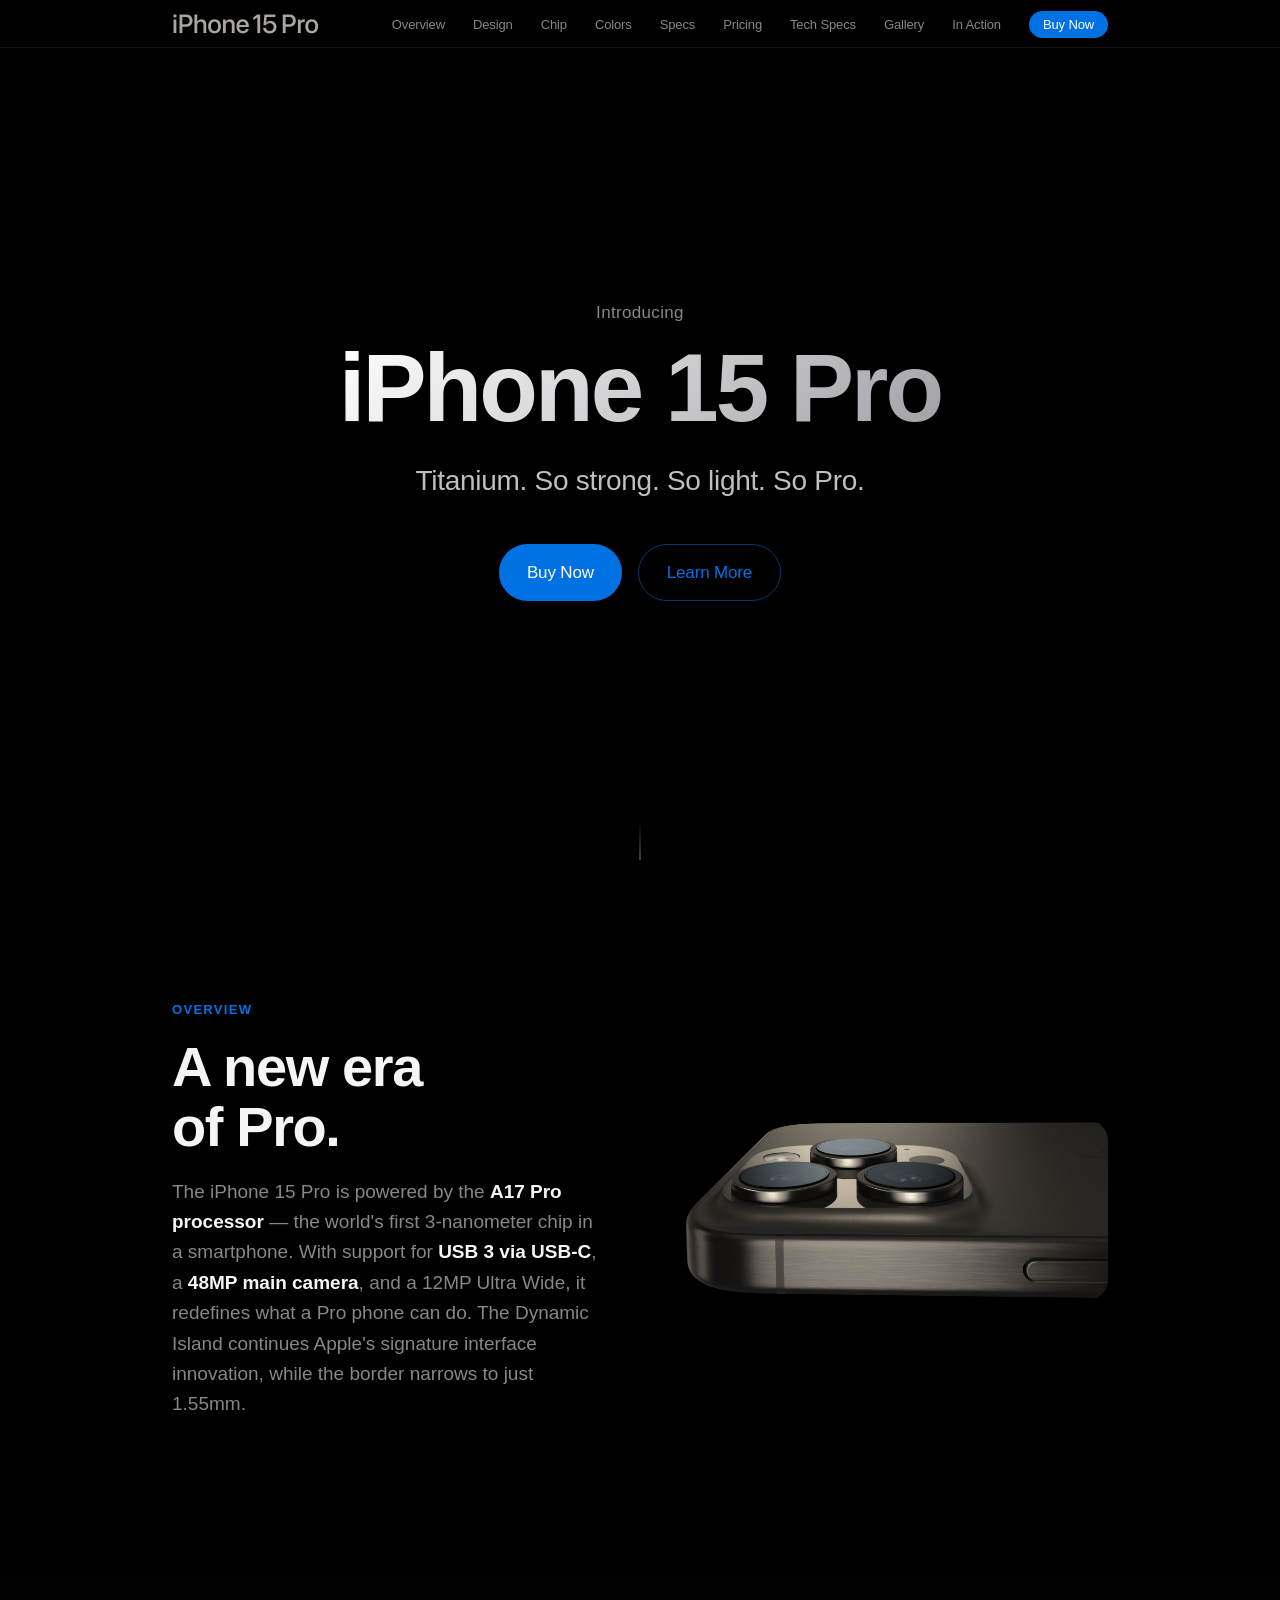
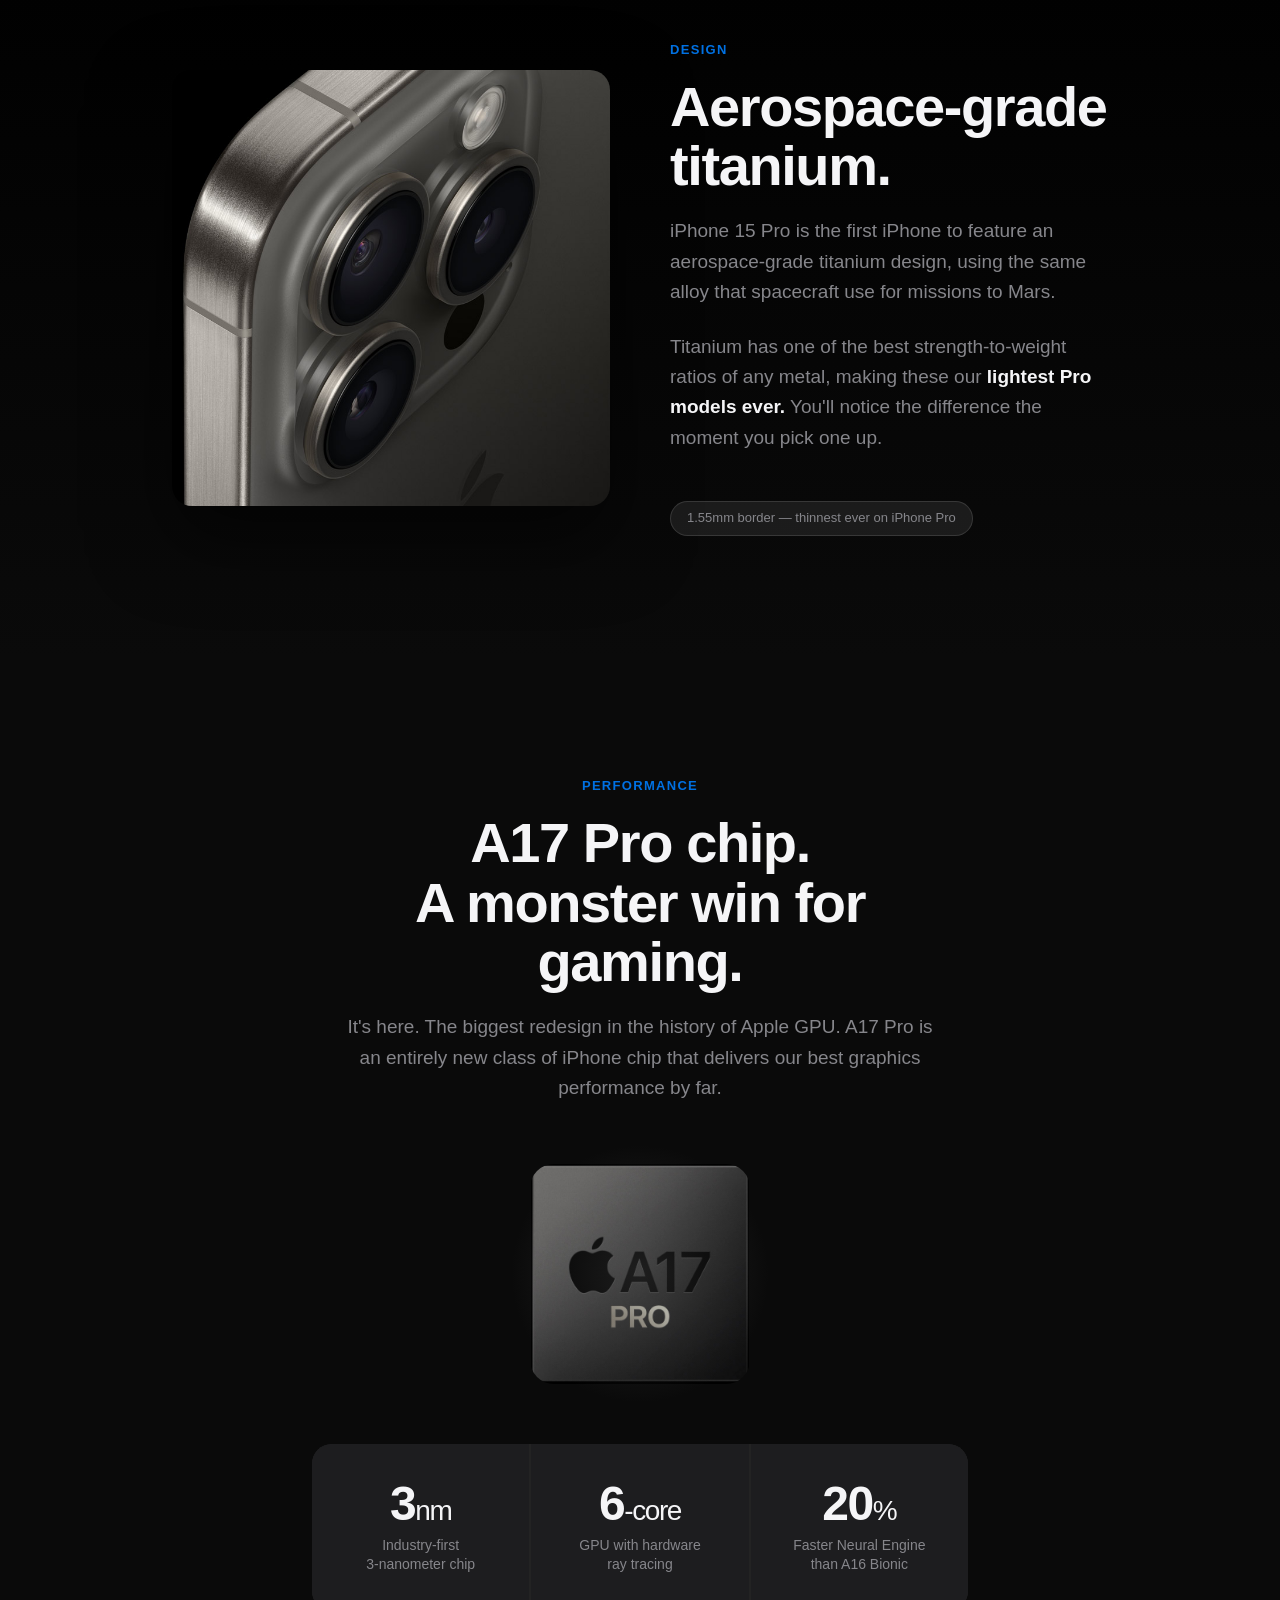
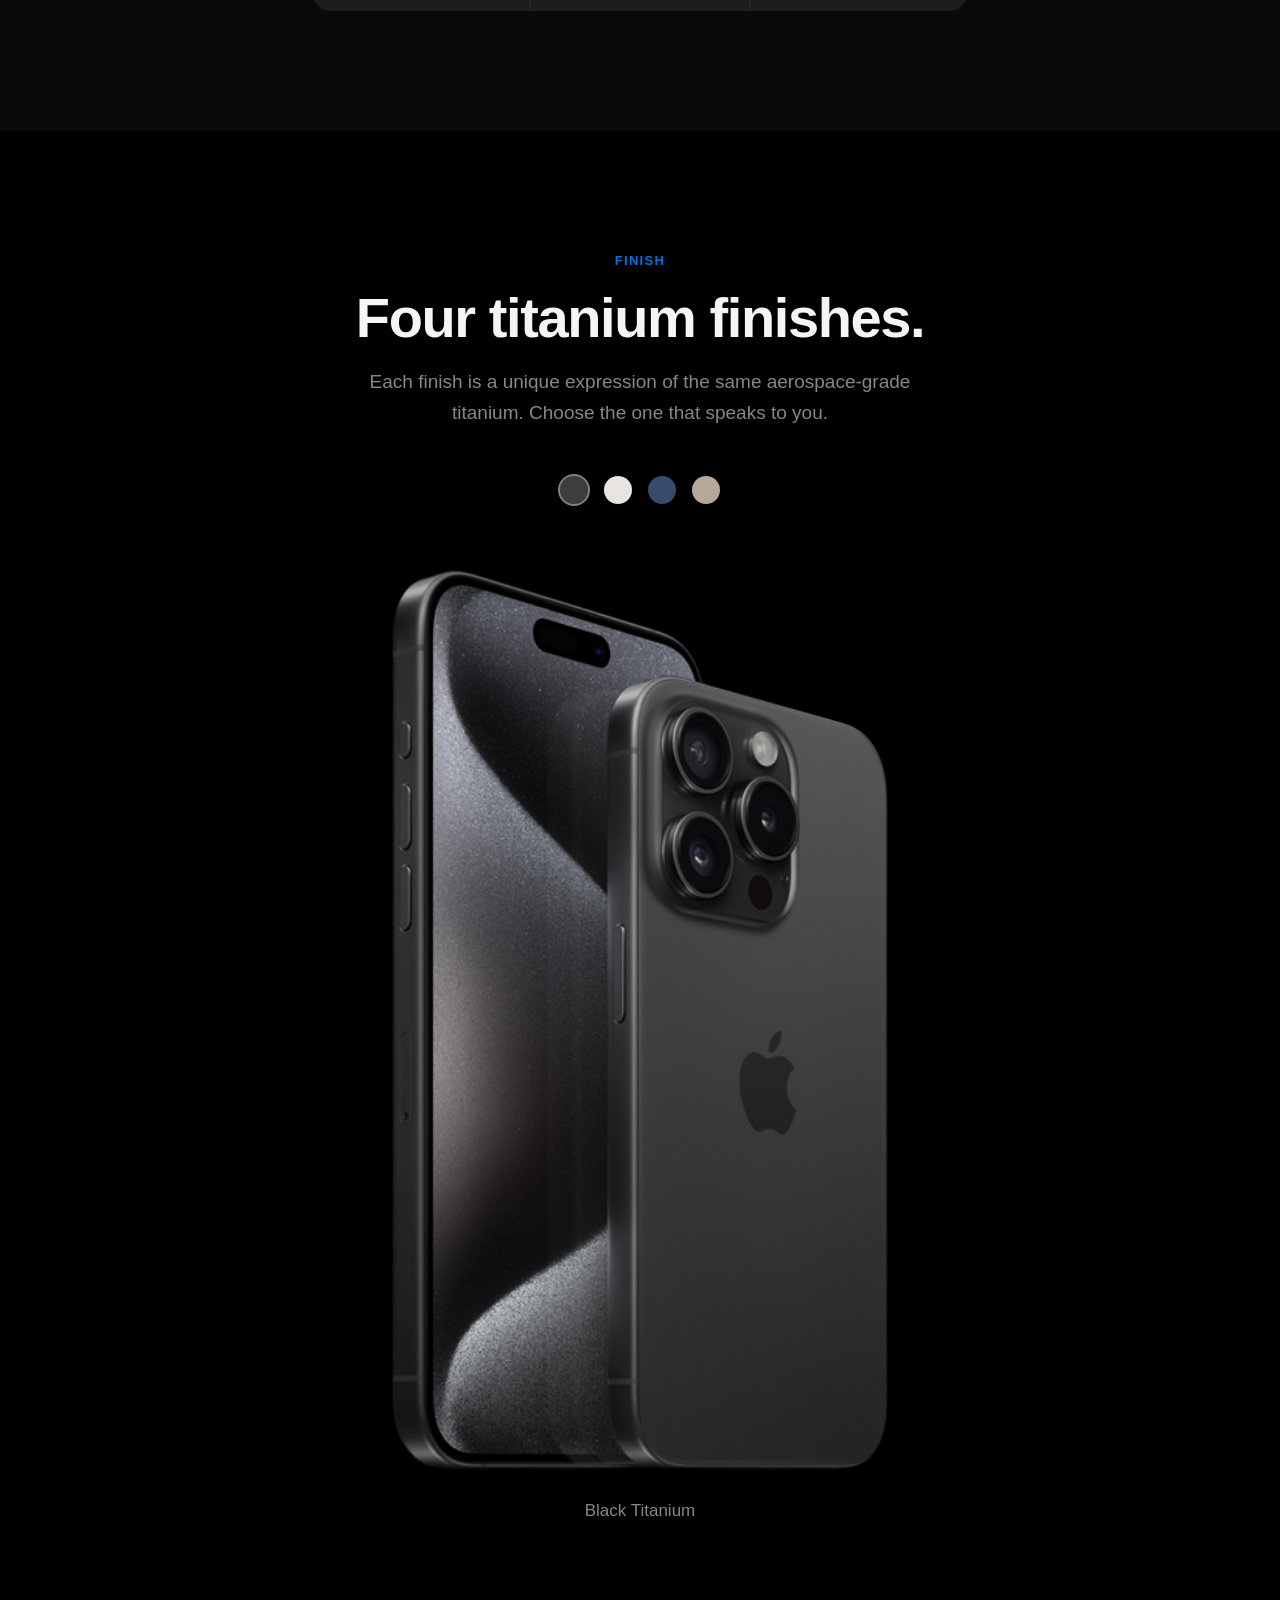
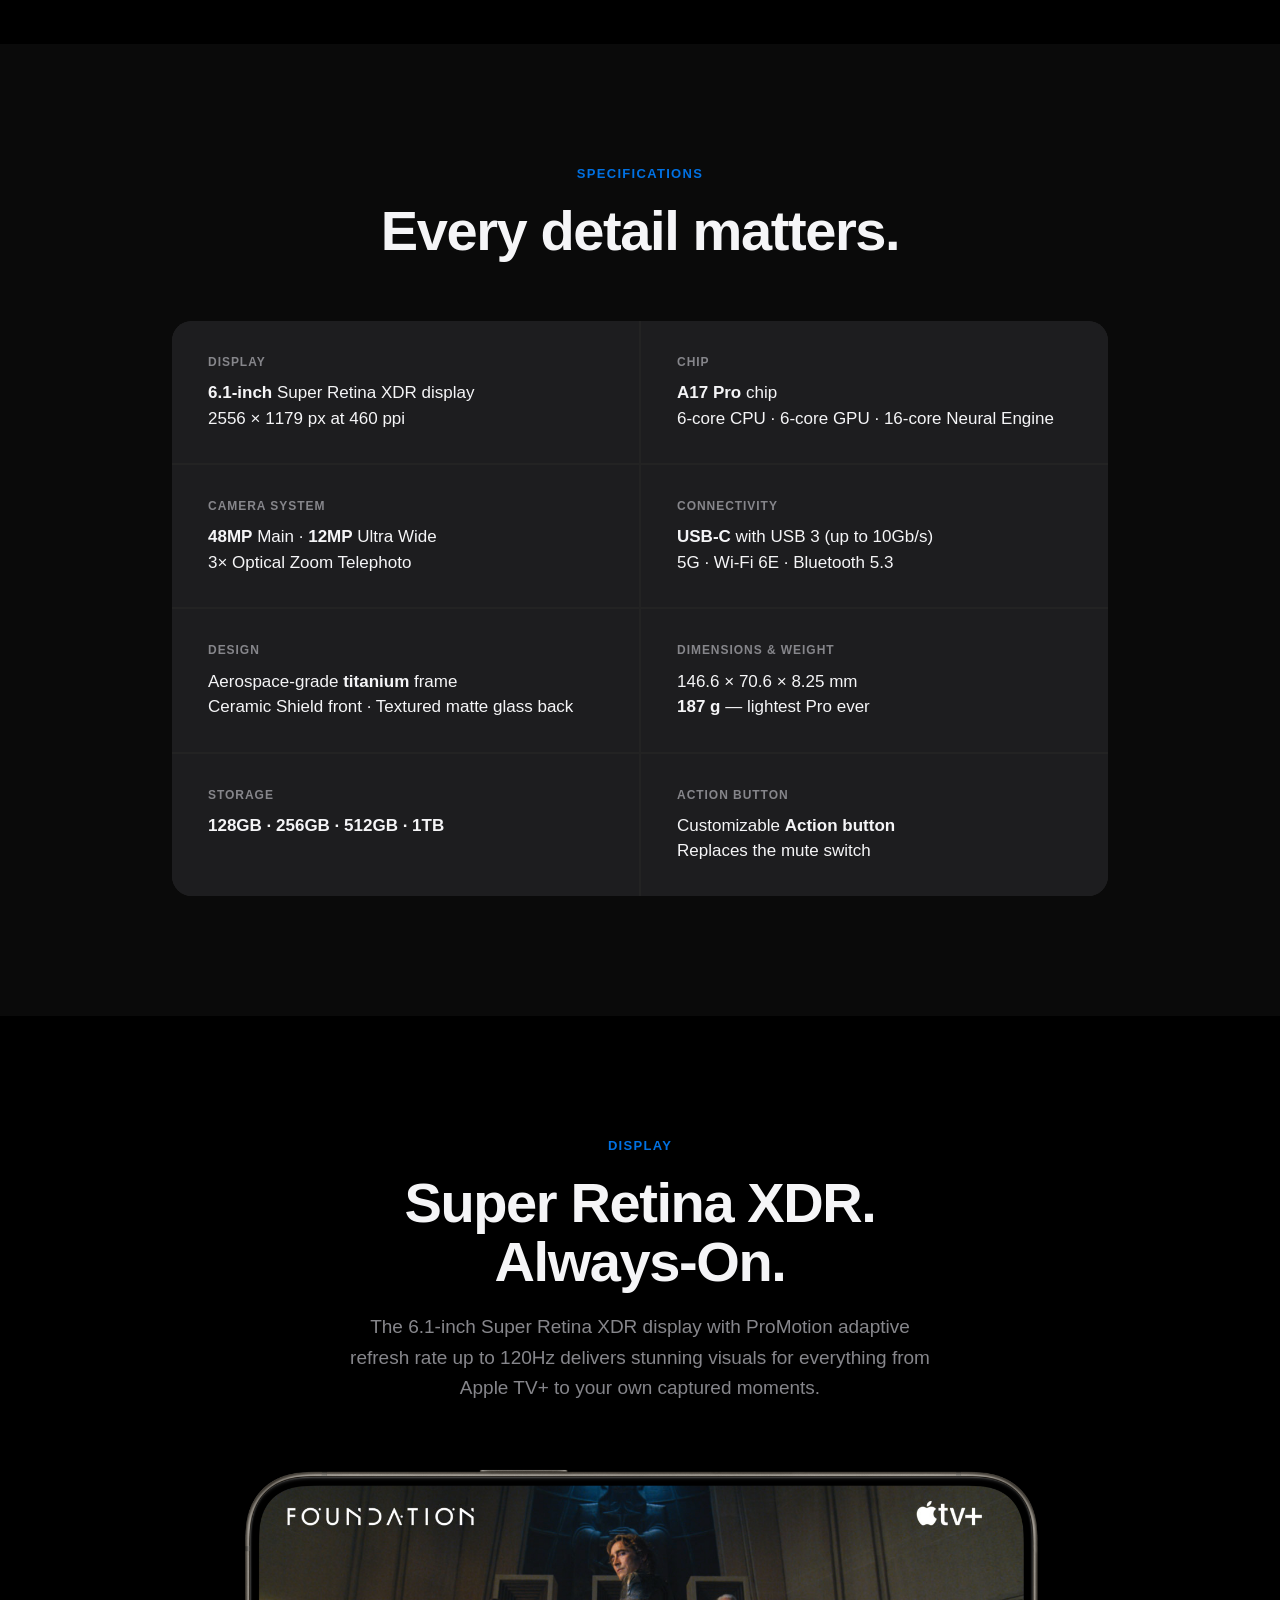
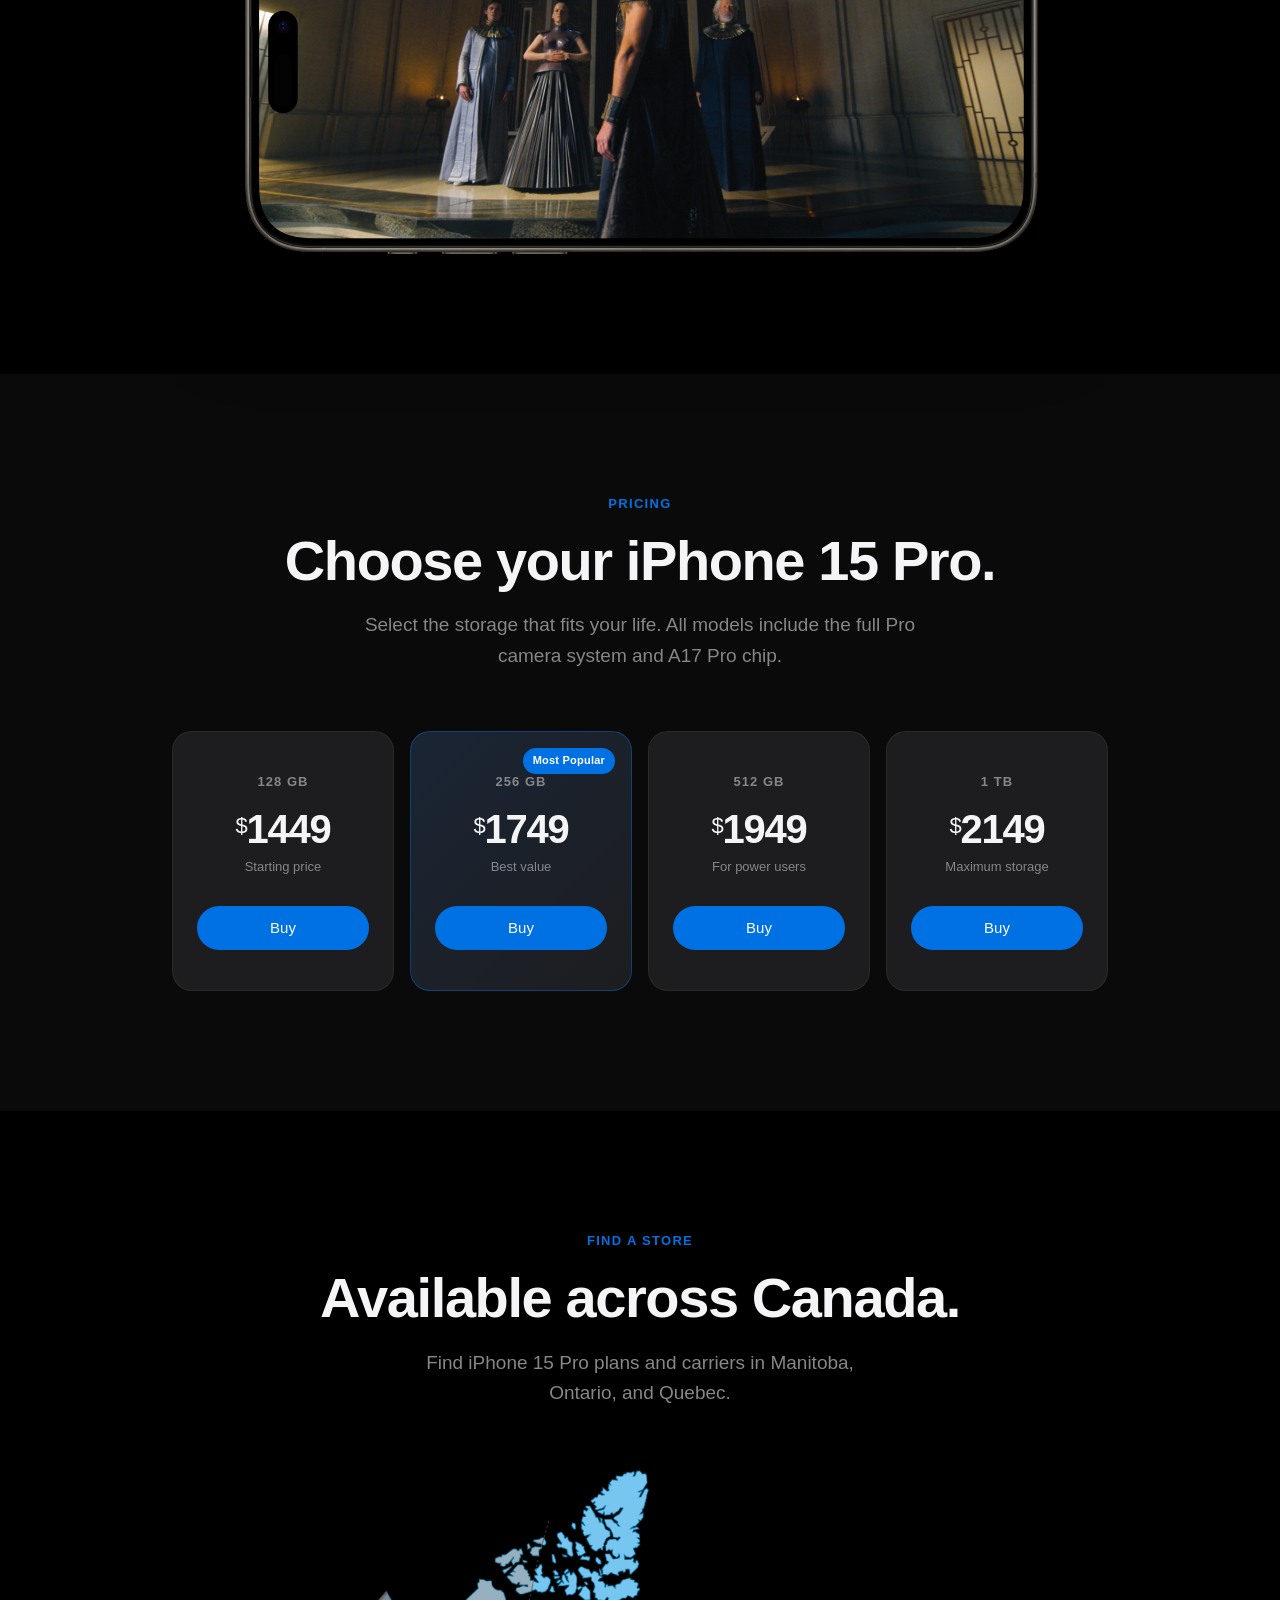
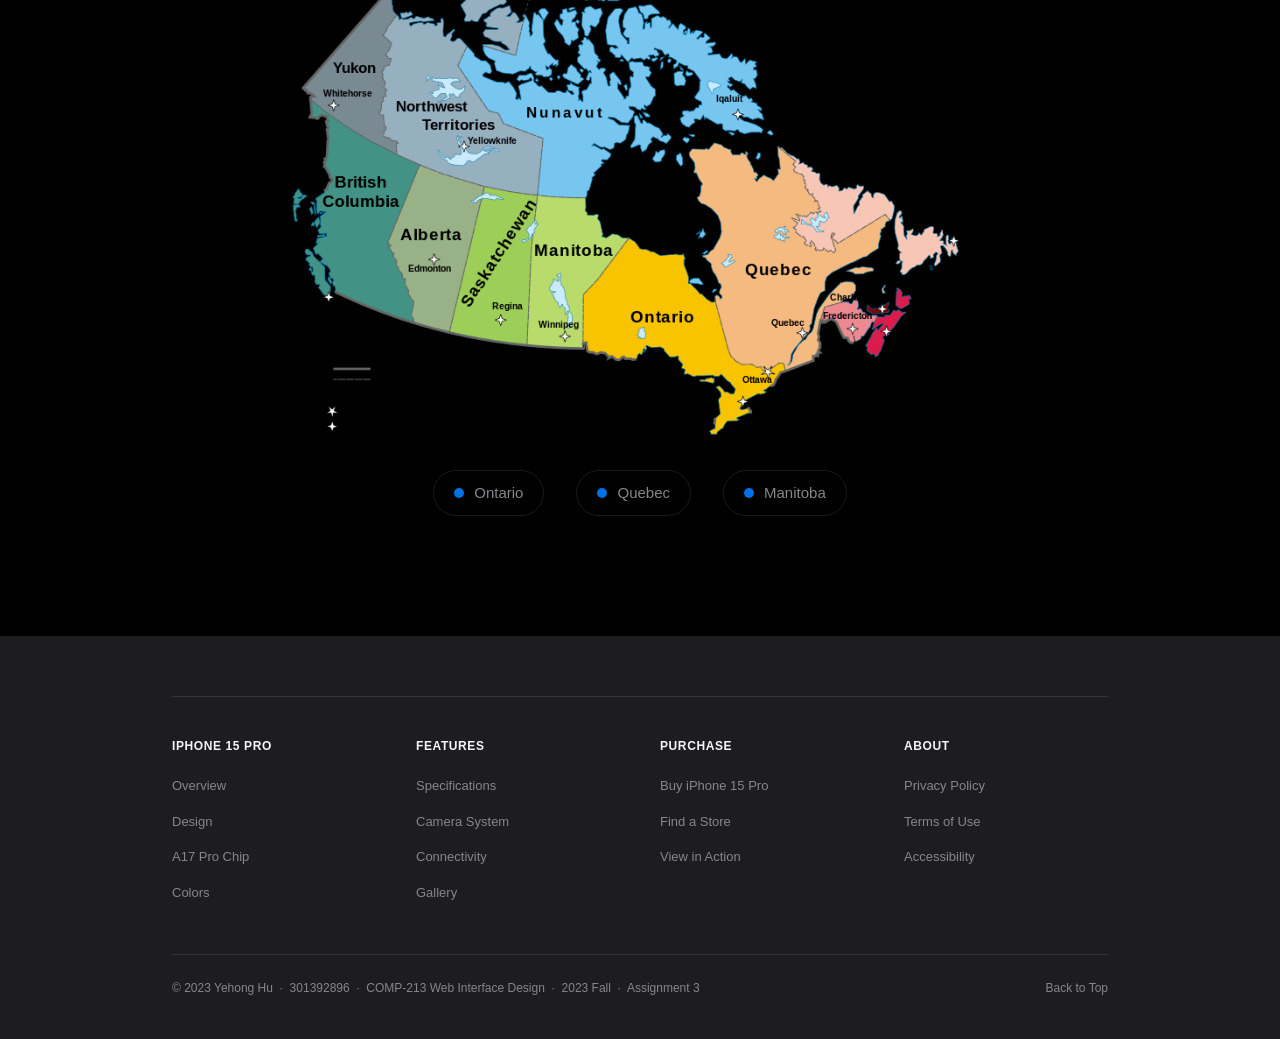
==== index.html @ da8afb35 "feat: iPhone 15 Pro Apple-style product page portfolio - index.html: Full product overview with hero" ====
<!DOCTYPE html>
<html lang="en">
<head>
    <meta charset="UTF-8">
    <meta name="viewport" content="width=device-width, initial-scale=1.0">
    <title>iPhone 15 Pro — Apple</title>
    <style>
        /* ===== CSS Reset & Base ===== */
        *, *::before, *::after {
            box-sizing: border-box;
            margin: 0;
            padding: 0;
        }

        :root {
            --font-apple: -apple-system, BlinkMacSystemFont, "SF Pro Display", "SF Pro Text", "Helvetica Neue", Arial, sans-serif;
            --color-bg: #000000;
            --color-text: #f5f5f7;
            --color-text-secondary: #86868b;
            --color-accent: #0071e3;
            --color-accent-hover: #0077ed;
            --color-divider: rgba(255,255,255,0.1);
            --color-card-bg: #1d1d1f;
            --color-nav-bg: rgba(0,0,0,0.72);
            --max-width: 980px;
            --section-padding: 120px 0;
        }

        html {
            scroll-behavior: smooth;
        }

        body {
            font-family: var(--font-apple);
            background-color: var(--color-bg);
            color: var(--color-text);
            line-height: 1.6;
            overflow-x: hidden;
        }

        /* ===== Navigation ===== */
        .nav {
            position: fixed;
            top: 0;
            left: 0;
            right: 0;
            z-index: 9999;
            height: 48px;
            background: var(--color-nav-bg);
            backdrop-filter: saturate(180%) blur(20px);
            -webkit-backdrop-filter: saturate(180%) blur(20px);
            border-bottom: 1px solid rgba(255,255,255,0.08);
            display: flex;
            align-items: center;
            justify-content: center;
            transition: background 0.3s ease;
        }

        .nav-inner {
            width: 100%;
            max-width: var(--max-width);
            padding: 0 22px;
            display: flex;
            align-items: center;
            justify-content: space-between;
        }

        .nav-logo {
            display: flex;
            align-items: center;
        }

        .nav-logo img {
            height: 22px;
            width: auto;
            opacity: 0.9;
        }

        .nav-links {
            display: flex;
            align-items: center;
            gap: 28px;
            list-style: none;
        }

        .nav-links a {
            color: var(--color-text-secondary);
            text-decoration: none;
            font-size: 13px;
            letter-spacing: -0.01em;
            transition: color 0.2s ease;
        }

        .nav-links a:hover {
            color: var(--color-text);
        }

        .nav-cta {
            background: var(--color-accent);
            color: white !important;
            padding: 6px 14px;
            border-radius: 980px;
            font-size: 13px !important;
            transition: background 0.2s ease !important;
        }

        .nav-cta:hover {
            background: var(--color-accent-hover) !important;
            color: white !important;
        }

        /* ===== Hero Section ===== */
        .hero {
            position: relative;
            min-height: 100vh;
            display: flex;
            flex-direction: column;
            align-items: center;
            justify-content: center;
            overflow: hidden;
            background: #000;
        }

        .hero-video {
            position: absolute;
            inset: 0;
            width: 100%;
            height: 100%;
            object-fit: cover;
            opacity: 0.85;
        }

        .hero-overlay {
            position: absolute;
            inset: 0;
            background: linear-gradient(to bottom, rgba(0,0,0,0.2) 0%, rgba(0,0,0,0) 40%, rgba(0,0,0,0.6) 100%);
        }

        .hero-content {
            position: relative;
            z-index: 2;
            text-align: center;
            padding: 0 22px;
        }

        .hero-eyebrow {
            font-size: 17px;
            font-weight: 400;
            color: var(--color-text-secondary);
            letter-spacing: 0.02em;
            margin-bottom: 12px;
            opacity: 0;
            transform: translateY(20px);
            animation: fadeUp 0.8s ease 0.3s forwards;
        }

        .hero-title {
            font-size: clamp(52px, 8vw, 96px);
            font-weight: 700;
            letter-spacing: -0.03em;
            line-height: 1.05;
            margin-bottom: 20px;
            background: linear-gradient(135deg, #fff 0%, #a0a0a5 100%);
            -webkit-background-clip: text;
            -webkit-text-fill-color: transparent;
            background-clip: text;
            opacity: 0;
            transform: translateY(20px);
            animation: fadeUp 0.8s ease 0.5s forwards;
        }

        .hero-subtitle {
            font-size: clamp(19px, 2.5vw, 28px);
            font-weight: 300;
            color: rgba(255,255,255,0.75);
            letter-spacing: -0.01em;
            margin-bottom: 40px;
            opacity: 0;
            transform: translateY(20px);
            animation: fadeUp 0.8s ease 0.7s forwards;
        }

        .hero-actions {
            display: flex;
            gap: 16px;
            justify-content: center;
            flex-wrap: wrap;
            opacity: 0;
            transform: translateY(20px);
            animation: fadeUp 0.8s ease 0.9s forwards;
        }

        .btn-primary {
            display: inline-flex;
            align-items: center;
            background: var(--color-accent);
            color: white;
            text-decoration: none;
            padding: 14px 28px;
            border-radius: 980px;
            font-size: 17px;
            font-weight: 400;
            letter-spacing: -0.01em;
            transition: background 0.2s ease, transform 0.2s ease;
        }

        .btn-primary:hover {
            background: var(--color-accent-hover);
            transform: scale(1.02);
        }

        .btn-secondary {
            display: inline-flex;
            align-items: center;
            background: transparent;
            color: var(--color-accent);
            text-decoration: none;
            padding: 14px 28px;
            border-radius: 980px;
            font-size: 17px;
            font-weight: 400;
            letter-spacing: -0.01em;
            border: 1px solid rgba(0,113,227,0.5);
            transition: background 0.2s ease, border-color 0.2s ease, transform 0.2s ease;
        }

        .btn-secondary:hover {
            background: rgba(0,113,227,0.1);
            border-color: var(--color-accent);
            transform: scale(1.02);
        }

        .hero-scroll-hint {
            position: absolute;
            bottom: 40px;
            left: 50%;
            transform: translateX(-50%);
            z-index: 2;
            display: flex;
            flex-direction: column;
            align-items: center;
            gap: 8px;
            opacity: 0;
            animation: fadeIn 1s ease 1.5s forwards;
        }

        .scroll-line {
            width: 1px;
            height: 40px;
            background: linear-gradient(to bottom, transparent, rgba(255,255,255,0.5));
            animation: scrollPulse 2s ease infinite;
        }

        /* ===== Section Base ===== */
        section {
            padding: var(--section-padding);
        }

        .container {
            max-width: var(--max-width);
            margin: 0 auto;
            padding: 0 22px;
        }

        .section-eyebrow {
            font-size: 13px;
            font-weight: 600;
            letter-spacing: 0.1em;
            text-transform: uppercase;
            color: var(--color-accent);
            margin-bottom: 16px;
        }

        .section-title {
            font-size: clamp(36px, 5vw, 56px);
            font-weight: 700;
            letter-spacing: -0.025em;
            line-height: 1.07;
            color: var(--color-text);
            margin-bottom: 20px;
        }

        .section-body {
            font-size: 19px;
            font-weight: 300;
            line-height: 1.6;
            color: var(--color-text-secondary);
            max-width: 600px;
        }

        /* ===== Intro Section ===== */
        .intro {
            background: #000;
            padding: 100px 0;
        }

        .intro-grid {
            display: grid;
            grid-template-columns: 1fr 1fr;
            gap: 80px;
            align-items: center;
        }

        .intro-text .section-body {
            max-width: 100%;
        }

        .intro-image {
            position: relative;
            border-radius: 20px;
            overflow: hidden;
        }

        .intro-image img {
            width: 100%;
            height: auto;
            display: block;
            border-radius: 20px;
            transition: transform 0.6s ease;
        }

        .intro-image:hover img {
            transform: scale(1.03);
        }

        /* ===== Titanium Section ===== */
        .titanium {
            background: linear-gradient(180deg, #000 0%, #0a0a0a 100%);
        }

        .titanium-layout {
            display: grid;
            grid-template-columns: 1fr 1fr;
            gap: 60px;
            align-items: center;
        }

        .titanium-image {
            border-radius: 20px;
            overflow: hidden;
            box-shadow: 0 30px 80px rgba(0,0,0,0.6);
        }

        .titanium-image img {
            width: 100%;
            height: auto;
            display: block;
            transition: transform 0.6s ease;
        }

        .titanium-image:hover img {
            transform: scale(1.03);
        }

        .titanium-text .section-body {
            max-width: 100%;
            margin-bottom: 24px;
        }

        .titanium-text p + p {
            margin-top: 16px;
        }

        .highlight-tag {
            display: inline-block;
            background: rgba(255,255,255,0.08);
            border: 1px solid rgba(255,255,255,0.12);
            border-radius: 980px;
            padding: 6px 16px;
            font-size: 13px;
            color: var(--color-text-secondary);
            margin-top: 24px;
        }

        /* ===== Chip Section ===== */
        .chip-section {
            background: #0a0a0a;
            text-align: center;
        }

        .chip-section .container {
            max-width: 700px;
        }

        .chip-image-wrap {
            margin: 60px auto;
            width: 220px;
            height: 220px;
            position: relative;
        }

        .chip-image-wrap img {
            width: 100%;
            height: 100%;
            object-fit: contain;
            border-radius: 24px;
        }

        .chip-glow {
            position: absolute;
            inset: -20px;
            background: radial-gradient(ellipse, rgba(100,100,100,0.3) 0%, transparent 70%);
            border-radius: 50%;
            animation: chipGlow 3s ease infinite alternate;
        }

        .chip-stats {
            display: grid;
            grid-template-columns: repeat(3, 1fr);
            gap: 2px;
            margin-top: 60px;
            border-radius: 20px;
            overflow: hidden;
            background: var(--color-divider);
        }

        .chip-stat {
            background: var(--color-card-bg);
            padding: 36px 24px;
            text-align: center;
        }

        .chip-stat-number {
            font-size: 48px;
            font-weight: 700;
            letter-spacing: -0.03em;
            color: var(--color-text);
            line-height: 1;
            margin-bottom: 8px;
        }

        .chip-stat-number span {
            font-size: 28px;
            font-weight: 400;
        }

        .chip-stat-label {
            font-size: 14px;
            color: var(--color-text-secondary);
            line-height: 1.4;
        }

        /* ===== Colors Section ===== */
        .colors-section {
            background: #000;
            text-align: center;
        }

        .color-picker {
            display: flex;
            justify-content: center;
            gap: 16px;
            margin: 48px 0 60px;
            flex-wrap: wrap;
        }

        .color-btn {
            width: 28px;
            height: 28px;
            border-radius: 50%;
            border: 2px solid transparent;
            cursor: pointer;
            transition: transform 0.2s ease, border-color 0.2s ease;
            position: relative;
        }

        .color-btn::after {
            content: '';
            position: absolute;
            inset: -4px;
            border-radius: 50%;
            border: 2px solid transparent;
            transition: border-color 0.2s ease;
        }

        .color-btn.active::after,
        .color-btn:hover::after {
            border-color: rgba(255,255,255,0.5);
        }

        .color-btn:hover {
            transform: scale(1.15);
        }

        .color-btn[data-color="black"] { background: #3d3d3d; }
        .color-btn[data-color="white"] { background: #e8e4df; }
        .color-btn[data-color="blue"] { background: #394b6b; }
        .color-btn[data-color="natural"] { background: #b5a898; }

        .color-display {
            position: relative;
            max-width: 500px;
            margin: 0 auto;
        }

        .color-image {
            width: 100%;
            height: auto;
            display: none;
            animation: colorFade 0.4s ease;
        }

        .color-image.active {
            display: block;
        }

        .color-name {
            font-size: 17px;
            color: var(--color-text-secondary);
            margin-top: 24px;
            transition: opacity 0.3s ease;
        }

        /* ===== Specs Section ===== */
        .specs-section {
            background: #0a0a0a;
        }

        .specs-header {
            text-align: center;
            margin-bottom: 60px;
        }

        .specs-grid {
            display: grid;
            grid-template-columns: repeat(2, 1fr);
            gap: 2px;
            border-radius: 20px;
            overflow: hidden;
            background: var(--color-divider);
        }

        .spec-item {
            background: var(--color-card-bg);
            padding: 32px 36px;
            transition: background 0.2s ease;
        }

        .spec-item:hover {
            background: #252527;
        }

        .spec-label {
            font-size: 12px;
            font-weight: 600;
            letter-spacing: 0.08em;
            text-transform: uppercase;
            color: var(--color-text-secondary);
            margin-bottom: 8px;
        }

        .spec-value {
            font-size: 17px;
            font-weight: 400;
            color: var(--color-text);
            line-height: 1.5;
        }

        .spec-value strong {
            font-weight: 600;
        }

        /* ===== Display Section ===== */
        .display-section {
            background: #000;
            text-align: center;
        }

        .display-image-wrap {
            margin: 60px auto 0;
            max-width: 800px;
            border-radius: 20px;
            overflow: hidden;
            box-shadow: 0 40px 100px rgba(0,0,0,0.8);
        }

        .display-image-wrap img {
            width: 100%;
            height: auto;
            display: block;
        }

        /* ===== Pricing Section ===== */
        .pricing-section {
            background: #0a0a0a;
            text-align: center;
        }

        .pricing-cards {
            display: grid;
            grid-template-columns: repeat(4, 1fr);
            gap: 16px;
            margin-top: 60px;
        }

        .pricing-card {
            background: var(--color-card-bg);
            border-radius: 20px;
            padding: 40px 24px;
            border: 1px solid rgba(255,255,255,0.06);
            transition: transform 0.3s ease, border-color 0.3s ease, box-shadow 0.3s ease;
            cursor: pointer;
            position: relative;
            overflow: hidden;
        }

        .pricing-card::before {
            content: '';
            position: absolute;
            inset: 0;
            background: linear-gradient(135deg, rgba(255,255,255,0.03) 0%, transparent 100%);
            opacity: 0;
            transition: opacity 0.3s ease;
        }

        .pricing-card:hover {
            transform: translateY(-6px);
            border-color: rgba(255,255,255,0.15);
            box-shadow: 0 20px 60px rgba(0,0,0,0.5);
        }

        .pricing-card:hover::before {
            opacity: 1;
        }

        .pricing-card.featured {
            border-color: rgba(0,113,227,0.4);
            background: linear-gradient(135deg, #1a2535 0%, #1d1d1f 100%);
        }

        .pricing-card.featured::after {
            content: 'Most Popular';
            position: absolute;
            top: 16px;
            right: 16px;
            background: var(--color-accent);
            color: white;
            font-size: 11px;
            font-weight: 600;
            padding: 4px 10px;
            border-radius: 980px;
            letter-spacing: 0.02em;
        }

        .pricing-storage {
            font-size: 13px;
            font-weight: 600;
            letter-spacing: 0.08em;
            text-transform: uppercase;
            color: var(--color-text-secondary);
            margin-bottom: 16px;
        }

        .pricing-price {
            font-size: 40px;
            font-weight: 700;
            letter-spacing: -0.03em;
            color: var(--color-text);
            line-height: 1;
            margin-bottom: 8px;
        }

        .pricing-price sup {
            font-size: 22px;
            font-weight: 400;
            vertical-align: top;
            margin-top: 6px;
            display: inline-block;
        }

        .pricing-note {
            font-size: 13px;
            color: var(--color-text-secondary);
            margin-bottom: 28px;
        }

        .pricing-btn {
            display: block;
            background: var(--color-accent);
            color: white;
            text-decoration: none;
            padding: 10px 20px;
            border-radius: 980px;
            font-size: 15px;
            font-weight: 400;
            transition: background 0.2s ease;
        }

        .pricing-btn:hover {
            background: var(--color-accent-hover);
        }

        /* ===== Map Section ===== */
        .map-section {
            background: #000;
        }

        .map-header {
            text-align: center;
            margin-bottom: 60px;
        }

        .map-container {
            position: relative;
            max-width: 700px;
            margin: 0 auto;
            border-radius: 20px;
            overflow: hidden;
        }

        .map-container img {
            width: 100%;
            height: auto;
            display: block;
        }

        .map-legend {
            display: flex;
            justify-content: center;
            gap: 32px;
            margin-top: 32px;
            flex-wrap: wrap;
        }

        .map-legend-item {
            display: flex;
            align-items: center;
            gap: 10px;
            font-size: 15px;
            color: var(--color-text-secondary);
            text-decoration: none;
            padding: 10px 20px;
            border-radius: 980px;
            border: 1px solid rgba(255,255,255,0.1);
            transition: background 0.2s ease, border-color 0.2s ease, color 0.2s ease;
        }

        .map-legend-item:hover {
            background: rgba(255,255,255,0.05);
            border-color: rgba(255,255,255,0.2);
            color: var(--color-text);
        }

        .map-dot {
            width: 10px;
            height: 10px;
            border-radius: 50%;
            background: var(--color-accent);
            flex-shrink: 0;
        }

        /* ===== Gallery Section ===== */
        .gallery-section {
            background: #0a0a0a;
            text-align: center;
        }

        .gallery-grid {
            display: grid;
            grid-template-columns: repeat(2, 1fr);
            gap: 16px;
            margin-top: 60px;
        }

        .gallery-item {
            border-radius: 20px;
            overflow: hidden;
            cursor: pointer;
            position: relative;
        }

        .gallery-item img {
            width: 100%;
            height: 100%;
            object-fit: cover;
            display: block;
            transition: transform 0.5s ease;
        }

        .gallery-item:hover img {
            transform: scale(1.04);
        }

        .gallery-item.wide {
            grid-column: span 2;
        }

        .gallery-item.wide img {
            height: 380px;
        }

        .gallery-item:not(.wide) img {
            height: 300px;
        }

        /* ===== Footer ===== */
        .footer {
            background: #1d1d1f;
            padding: 60px 0 40px;
        }

        .footer-inner {
            max-width: var(--max-width);
            margin: 0 auto;
            padding: 0 22px;
        }

        .footer-divider {
            height: 1px;
            background: var(--color-divider);
            margin-bottom: 40px;
        }

        .footer-top {
            display: grid;
            grid-template-columns: repeat(4, 1fr);
            gap: 40px;
            margin-bottom: 40px;
        }

        .footer-col-title {
            font-size: 12px;
            font-weight: 600;
            letter-spacing: 0.05em;
            text-transform: uppercase;
            color: var(--color-text);
            margin-bottom: 16px;
        }

        .footer-col ul {
            list-style: none;
        }

        .footer-col ul li {
            margin-bottom: 10px;
        }

        .footer-col ul li a {
            font-size: 13px;
            color: var(--color-text-secondary);
            text-decoration: none;
            transition: color 0.2s ease;
        }

        .footer-col ul li a:hover {
            color: var(--color-text);
        }

        .footer-bottom {
            border-top: 1px solid var(--color-divider);
            padding-top: 24px;
            display: flex;
            justify-content: space-between;
            align-items: center;
            flex-wrap: wrap;
            gap: 12px;
        }

        .footer-copy {
            font-size: 12px;
            color: var(--color-text-secondary);
        }

        .footer-links {
            display: flex;
            gap: 20px;
        }

        .footer-links a {
            font-size: 12px;
            color: var(--color-text-secondary);
            text-decoration: none;
            transition: color 0.2s ease;
        }

        .footer-links a:hover {
            color: var(--color-text);
        }

        /* ===== Scroll Animations ===== */
        .fade-up {
            opacity: 0;
            transform: translateY(40px);
            transition: opacity 0.7s ease, transform 0.7s ease;
        }

        .fade-up.visible {
            opacity: 1;
            transform: translateY(0);
        }

        .fade-in {
            opacity: 0;
            transition: opacity 0.7s ease;
        }

        .fade-in.visible {
            opacity: 1;
        }

        .stagger-1 { transition-delay: 0.1s; }
        .stagger-2 { transition-delay: 0.2s; }
        .stagger-3 { transition-delay: 0.3s; }
        .stagger-4 { transition-delay: 0.4s; }

        /* ===== Keyframes ===== */
        @keyframes fadeUp {
            to {
                opacity: 1;
                transform: translateY(0);
            }
        }

        @keyframes fadeIn {
            to { opacity: 1; }
        }

        @keyframes scrollPulse {
            0%, 100% { opacity: 0.4; transform: scaleY(1); }
            50% { opacity: 1; transform: scaleY(1.2); }
        }

        @keyframes chipGlow {
            from { opacity: 0.4; transform: scale(0.95); }
            to { opacity: 0.8; transform: scale(1.05); }
        }

        @keyframes colorFade {
            from { opacity: 0; transform: scale(0.97); }
            to { opacity: 1; transform: scale(1); }
        }

        /* ===== Responsive ===== */
        @media (max-width: 768px) {
            :root {
                --section-padding: 80px 0;
            }

            .nav-links {
                display: none;
            }

            .intro-grid,
            .titanium-layout {
                grid-template-columns: 1fr;
                gap: 40px;
            }

            .titanium-layout .titanium-image {
                order: -1;
            }

            .chip-stats {
                grid-template-columns: 1fr;
            }

            .specs-grid {
                grid-template-columns: 1fr;
            }

            .pricing-cards {
                grid-template-columns: repeat(2, 1fr);
            }

            .gallery-grid {
                grid-template-columns: 1fr;
            }

            .gallery-item.wide {
                grid-column: span 1;
            }

            .gallery-item.wide img {
                height: 240px;
            }

            .footer-top {
                grid-template-columns: repeat(2, 1fr);
            }

            .footer-bottom {
                flex-direction: column;
                align-items: flex-start;
            }
        }

        @media (max-width: 480px) {
            .pricing-cards {
                grid-template-columns: 1fr;
            }

            .footer-top {
                grid-template-columns: 1fr;
            }
        }
    </style>
</head>
<body>

    <!-- Navigation -->
    <nav class="nav" id="mainNav">
        <div class="nav-inner">
            <div class="nav-logo">
                <img src="15 pro logo.png" alt="iPhone 15 Pro">
            </div>
            <ul class="nav-links">
                <li><a href="#overview">Overview</a></li>
                <li><a href="#titanium">Design</a></li>
                <li><a href="#chip">Chip</a></li>
                <li><a href="#colors">Colors</a></li>
                <li><a href="#specs">Specs</a></li>
                <li><a href="#pricing">Pricing</a></li>
                <li><a href="specs.html">Tech Specs</a></li>
                <li><a href="gallery.html">Gallery</a></li>
                <li><a href="picture.html">In Action</a></li>
                <li><a href="#pricing" class="nav-cta">Buy Now</a></li>
            </ul>
        </div>
    </nav>

    <!-- Hero -->
    <section class="hero">
        <video class="hero-video" src="iPhone 15 Pro.mp4" autoplay muted loop playsinline></video>
        <div class="hero-overlay"></div>
        <div class="hero-content">
            <p class="hero-eyebrow">Introducing</p>
            <h1 class="hero-title">iPhone 15 Pro</h1>
            <p class="hero-subtitle">Titanium. So strong. So light. So Pro.</p>
            <div class="hero-actions">
                <a href="#pricing" class="btn-primary">Buy Now</a>
                <a href="#overview" class="btn-secondary">Learn More</a>
            </div>
        </div>
        <div class="hero-scroll-hint">
            <div class="scroll-line"></div>
        </div>
    </section>

    <!-- Overview -->
    <section class="intro" id="overview">
        <div class="container">
            <div class="intro-grid">
                <div class="intro-text fade-up">
                    <p class="section-eyebrow">Overview</p>
                    <h2 class="section-title">A new era of&nbsp;Pro.</h2>
                    <p class="section-body">The iPhone 15 Pro is powered by the <strong style="color:#f5f5f7">A17 Pro processor</strong> — the world's first 3-nanometer chip in a smartphone. With support for <strong style="color:#f5f5f7">USB 3 via USB-C</strong>, a <strong style="color:#f5f5f7">48MP main camera</strong>, and a 12MP Ultra Wide, it redefines what a Pro phone can do. The Dynamic Island continues Apple's signature interface innovation, while the border narrows to just 1.55mm.</p>
                </div>
                <div class="intro-image fade-up stagger-2">
                    <img src="image3.png" alt="iPhone 15 Pro titanium frame">
                </div>
            </div>
        </div>
    </section>

    <!-- Titanium Design -->
    <section class="titanium" id="titanium">
        <div class="container">
            <div class="titanium-layout">
                <div class="titanium-image fade-up">
                    <img src="image.png" alt="iPhone 15 Pro camera system">
                </div>
                <div class="titanium-text fade-up stagger-2">
                    <p class="section-eyebrow">Design</p>
                    <h2 class="section-title">Aerospace-grade titanium.</h2>
                    <p class="section-body">iPhone 15 Pro is the first iPhone to feature an aerospace-grade titanium design, using the same alloy that spacecraft use for missions to Mars.</p>
                    <p class="section-body" style="margin-top:16px">Titanium has one of the best strength-to-weight ratios of any metal, making these our <strong style="color:#f5f5f7">lightest Pro models ever.</strong> You'll notice the difference the moment you pick one up.</p>
                    <span class="highlight-tag">1.55mm border — thinnest ever on iPhone Pro</span>
                </div>
            </div>
        </div>
    </section>

    <!-- A17 Pro Chip -->
    <section class="chip-section" id="chip">
        <div class="container">
            <div class="fade-up">
                <p class="section-eyebrow">Performance</p>
                <h2 class="section-title">A17 Pro chip.<br>A monster win for gaming.</h2>
                <p class="section-body" style="margin: 0 auto">It's here. The biggest redesign in the history of Apple GPU. A17 Pro is an entirely new class of iPhone chip that delivers our best graphics performance by far.</p>
            </div>
            <div class="chip-image-wrap fade-up stagger-1">
                <div class="chip-glow"></div>
                <img src="chip.png" alt="A17 Pro chip">
            </div>
            <div class="chip-stats fade-up stagger-2">
                <div class="chip-stat">
                    <div class="chip-stat-number">3<span>nm</span></div>
                    <div class="chip-stat-label">Industry-first<br>3-nanometer chip</div>
                </div>
                <div class="chip-stat">
                    <div class="chip-stat-number">6<span>-core</span></div>
                    <div class="chip-stat-label">GPU with hardware<br>ray tracing</div>
                </div>
                <div class="chip-stat">
                    <div class="chip-stat-number">20<span>%</span></div>
                    <div class="chip-stat-label">Faster Neural Engine<br>than A16 Bionic</div>
                </div>
            </div>
        </div>
    </section>

    <!-- Colors -->
    <section class="colors-section" id="colors">
        <div class="container">
            <div class="fade-up">
                <p class="section-eyebrow">Finish</p>
                <h2 class="section-title">Four titanium finishes.</h2>
                <p class="section-body" style="margin: 0 auto">Each finish is a unique expression of the same aerospace-grade titanium. Choose the one that speaks to you.</p>
            </div>
            <div class="color-picker fade-up stagger-1">
                <button class="color-btn active" data-color="black" title="Black Titanium" aria-label="Black Titanium"></button>
                <button class="color-btn" data-color="white" title="White Titanium" aria-label="White Titanium"></button>
                <button class="color-btn" data-color="blue" title="Blue Titanium" aria-label="Blue Titanium"></button>
                <button class="color-btn" data-color="natural" title="Natural Titanium" aria-label="Natural Titanium"></button>
            </div>
            <div class="color-display fade-up stagger-2">
                <img class="color-image active" data-color="black" src="image5.png" alt="Black Titanium iPhone 15 Pro">
                <img class="color-image" data-color="white" src="image6.png" alt="White Titanium iPhone 15 Pro">
                <img class="color-image" data-color="blue" src="image7.png" alt="Blue Titanium iPhone 15 Pro">
                <img class="color-image" data-color="natural" src="image9.png" alt="Natural Titanium iPhone 15 Pro">
                <p class="color-name" id="colorName">Black Titanium</p>
            </div>
        </div>
    </section>

    <!-- Specs -->
    <section class="specs-section" id="specs">
        <div class="container">
            <div class="specs-header fade-up">
                <p class="section-eyebrow">Specifications</p>
                <h2 class="section-title">Every detail matters.</h2>
            </div>
            <div class="specs-grid fade-up stagger-1">
                <div class="spec-item">
                    <div class="spec-label">Display</div>
                    <div class="spec-value"><strong>6.1-inch</strong> Super Retina XDR display<br>2556 × 1179 px at 460 ppi</div>
                </div>
                <div class="spec-item">
                    <div class="spec-label">Chip</div>
                    <div class="spec-value"><strong>A17 Pro</strong> chip<br>6-core CPU · 6-core GPU · 16-core Neural Engine</div>
                </div>
                <div class="spec-item">
                    <div class="spec-label">Camera System</div>
                    <div class="spec-value"><strong>48MP</strong> Main · <strong>12MP</strong> Ultra Wide<br>3× Optical Zoom Telephoto</div>
                </div>
                <div class="spec-item">
                    <div class="spec-label">Connectivity</div>
                    <div class="spec-value"><strong>USB-C</strong> with USB 3 (up to 10Gb/s)<br>5G · Wi-Fi 6E · Bluetooth 5.3</div>
                </div>
                <div class="spec-item">
                    <div class="spec-label">Design</div>
                    <div class="spec-value">Aerospace-grade <strong>titanium</strong> frame<br>Ceramic Shield front · Textured matte glass back</div>
                </div>
                <div class="spec-item">
                    <div class="spec-label">Dimensions & Weight</div>
                    <div class="spec-value">146.6 × 70.6 × 8.25 mm<br><strong>187 g</strong> — lightest Pro ever</div>
                </div>
                <div class="spec-item">
                    <div class="spec-label">Storage</div>
                    <div class="spec-value"><strong>128GB · 256GB · 512GB · 1TB</strong></div>
                </div>
                <div class="spec-item">
                    <div class="spec-label">Action Button</div>
                    <div class="spec-value">Customizable <strong>Action button</strong><br>Replaces the mute switch</div>
                </div>
            </div>
        </div>
    </section>

    <!-- Display Showcase -->
    <section class="display-section">
        <div class="container">
            <div class="fade-up">
                <p class="section-eyebrow">Display</p>
                <h2 class="section-title">Super Retina XDR.<br>Always-On.</h2>
                <p class="section-body" style="margin: 0 auto">The 6.1-inch Super Retina XDR display with ProMotion adaptive refresh rate up to 120Hz delivers stunning visuals for everything from Apple TV+ to your own captured moments.</p>
            </div>
            <div class="display-image-wrap fade-up stagger-1">
                <img src="screen.png" alt="iPhone 15 Pro display showing Foundation on Apple TV+">
            </div>
        </div>
    </section>

    <!-- Pricing -->
    <section class="pricing-section" id="pricing">
        <div class="container">
            <div class="fade-up">
                <p class="section-eyebrow">Pricing</p>
                <h2 class="section-title">Choose your iPhone 15 Pro.</h2>
                <p class="section-body" style="margin: 0 auto">Select the storage that fits your life. All models include the full Pro camera system and A17 Pro chip.</p>
            </div>
            <div class="pricing-cards fade-up stagger-1">
                <div class="pricing-card">
                    <div class="pricing-storage">128 GB</div>
                    <div class="pricing-price"><sup>$</sup>1449</div>
                    <div class="pricing-note">Starting price</div>
                    <a href="#" class="pricing-btn">Buy</a>
                </div>
                <div class="pricing-card featured">
                    <div class="pricing-storage">256 GB</div>
                    <div class="pricing-price"><sup>$</sup>1749</div>
                    <div class="pricing-note">Best value</div>
                    <a href="#" class="pricing-btn">Buy</a>
                </div>
                <div class="pricing-card">
                    <div class="pricing-storage">512 GB</div>
                    <div class="pricing-price"><sup>$</sup>1949</div>
                    <div class="pricing-note">For power users</div>
                    <a href="#" class="pricing-btn">Buy</a>
                </div>
                <div class="pricing-card">
                    <div class="pricing-storage">1 TB</div>
                    <div class="pricing-price"><sup>$</sup>2149</div>
                    <div class="pricing-note">Maximum storage</div>
                    <a href="#" class="pricing-btn">Buy</a>
                </div>
            </div>
        </div>
    </section>

    <!-- Map / Where to Buy -->
    <section class="map-section" id="stores">
        <div class="container">
            <div class="map-header fade-up">
                <p class="section-eyebrow">Find a Store</p>
                <h2 class="section-title">Available across Canada.</h2>
                <p class="section-body" style="margin: 0 auto; max-width: 500px">Find iPhone 15 Pro plans and carriers in Manitoba, Ontario, and Quebec.</p>
            </div>
            <div class="map-container fade-up stagger-1">
                <img src="hotspot map of canada.png" usemap="#canada-map" alt="Hotspot map of Canada showing store locations">
                <map name="canada-map">
                    <area target="_blank" alt="Ontario" title="Ontario" href="https://www.planhub.ca/ontario/mobile/iphone15pro" coords="416,515,65" shape="circle">
                    <area target="_blank" alt="Quebec" title="Quebec" href="https://www.planhub.ca/quebec/mobile/iphone15pro" coords="549,471,61" shape="circle">
                    <area target="_blank" alt="Manitoba" title="Manitoba" href="https://www.planhub.ca/manitoba/mobile/iphone15pro" coords="313,450,48" shape="circle">
                </map>
            </div>
            <div class="map-legend fade-up stagger-2">
                <a href="https://www.planhub.ca/ontario/mobile/iphone15pro" target="_blank" class="map-legend-item">
                    <span class="map-dot"></span> Ontario
                </a>
                <a href="https://www.planhub.ca/quebec/mobile/iphone15pro" target="_blank" class="map-legend-item">
                    <span class="map-dot"></span> Quebec
                </a>
                <a href="https://www.planhub.ca/manitoba/mobile/iphone15pro" target="_blank" class="map-legend-item">
                    <span class="map-dot"></span> Manitoba
                </a>
            </div>
        </div>
    </section>

    <!-- Footer -->
    <footer class="footer">
        <div class="footer-inner">
            <div class="footer-divider"></div>
            <div class="footer-top">
                <div class="footer-col">
                    <div class="footer-col-title">iPhone 15 Pro</div>
                    <ul>
                        <li><a href="#overview">Overview</a></li>
                        <li><a href="#titanium">Design</a></li>
                        <li><a href="#chip">A17 Pro Chip</a></li>
                        <li><a href="#colors">Colors</a></li>
                    </ul>
                </div>
                <div class="footer-col">
                    <div class="footer-col-title">Features</div>
                    <ul>
                        <li><a href="#specs">Specifications</a></li>
                        <li><a href="#specs">Camera System</a></li>
                        <li><a href="#specs">Connectivity</a></li>
                        <li><a href="gallery.html">Gallery</a></li>
                    </ul>
                </div>
                <div class="footer-col">
                    <div class="footer-col-title">Purchase</div>
                    <ul>
                        <li><a href="#pricing">Buy iPhone 15 Pro</a></li>
                        <li><a href="#stores">Find a Store</a></li>
                        <li><a href="gallery.html">View in Action</a></li>
                    </ul>
                </div>
                <div class="footer-col">
                    <div class="footer-col-title">About</div>
                    <ul>
                        <li><a href="#">Privacy Policy</a></li>
                        <li><a href="#">Terms of Use</a></li>
                        <li><a href="#">Accessibility</a></li>
                    </ul>
                </div>
            </div>
            <div class="footer-bottom">
                <p class="footer-copy">&copy; 2023 Yehong Hu &nbsp;·&nbsp; 301392896 &nbsp;·&nbsp; COMP-213 Web Interface Design &nbsp;·&nbsp; 2023 Fall &nbsp;·&nbsp; Assignment 3</p>
                <div class="footer-links">
                    <a href="#overview">Back to Top</a>
                </div>
            </div>
        </div>
    </footer>

    <script>
        // ===== Scroll Animation (Intersection Observer) =====
        const observer = new IntersectionObserver((entries) => {
            entries.forEach(entry => {
                if (entry.isIntersecting) {
                    entry.target.classList.add('visible');
                }
            });
        }, { threshold: 0.12, rootMargin: '0px 0px -40px 0px' });

        document.querySelectorAll('.fade-up, .fade-in').forEach(el => observer.observe(el));

        // ===== Nav Background on Scroll =====
        const nav = document.getElementById('mainNav');
        window.addEventListener('scroll', () => {
            if (window.scrollY > 60) {
                nav.style.background = 'rgba(0,0,0,0.85)';
            } else {
                nav.style.background = 'rgba(0,0,0,0.72)';
            }
        });

        // ===== Color Picker =====
        const colorNames = {
            black: 'Black Titanium',
            white: 'White Titanium',
            blue: 'Blue Titanium',
            natural: 'Natural Titanium'
        };

        document.querySelectorAll('.color-btn').forEach(btn => {
            btn.addEventListener('click', () => {
                const color = btn.dataset.color;

                // Update buttons
                document.querySelectorAll('.color-btn').forEach(b => b.classList.remove('active'));
                btn.classList.add('active');

                // Update images
                document.querySelectorAll('.color-image').forEach(img => img.classList.remove('active'));
                document.querySelector(`.color-image[data-color="${color}"]`).classList.add('active');

                // Update label
                document.getElementById('colorName').textContent = colorNames[color];
            });
        });

        // ===== Smooth scroll for anchor links =====
        document.querySelectorAll('a[href^="#"]').forEach(anchor => {
            anchor.addEventListener('click', function(e) {
                const target = document.querySelector(this.getAttribute('href'));
                if (target) {
                    e.preventDefault();
                    target.scrollIntoView({ behavior: 'smooth', block: 'start' });
                }
            });
        });
    </script>
</body>
</html>
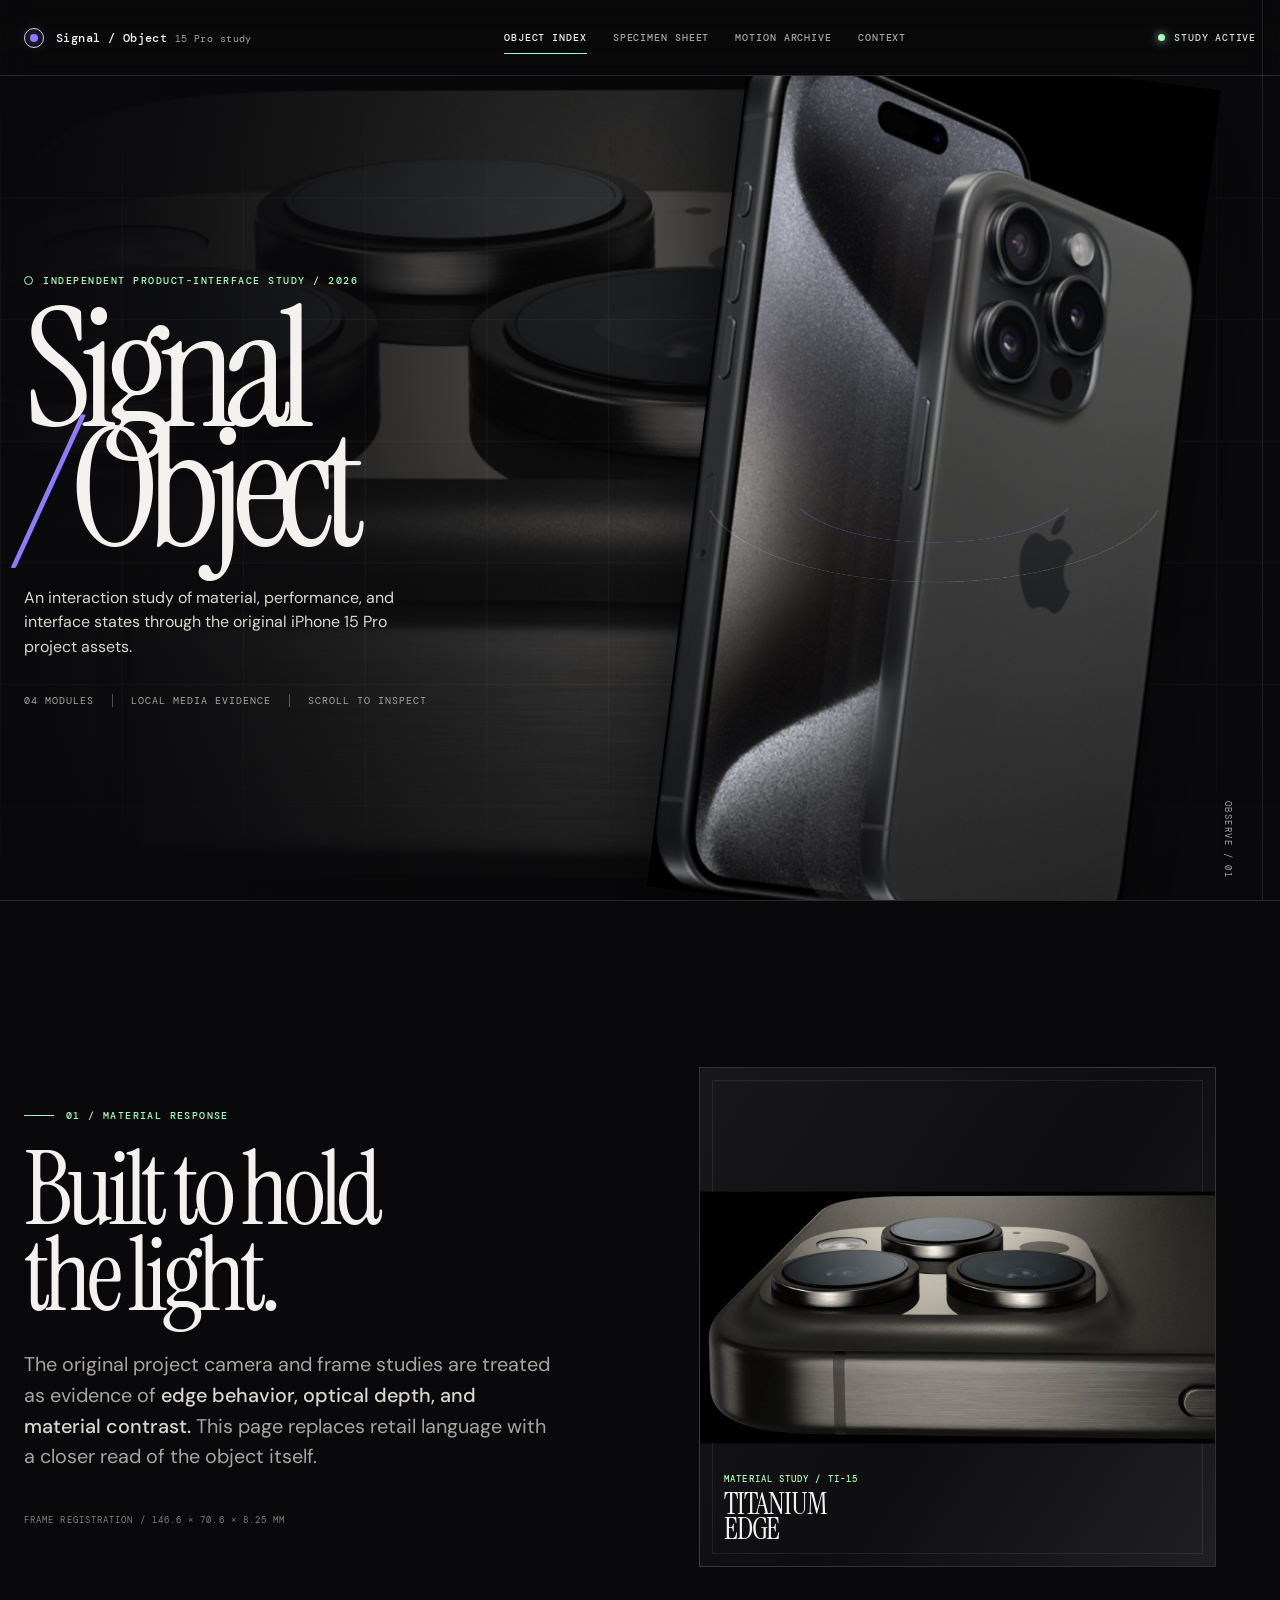
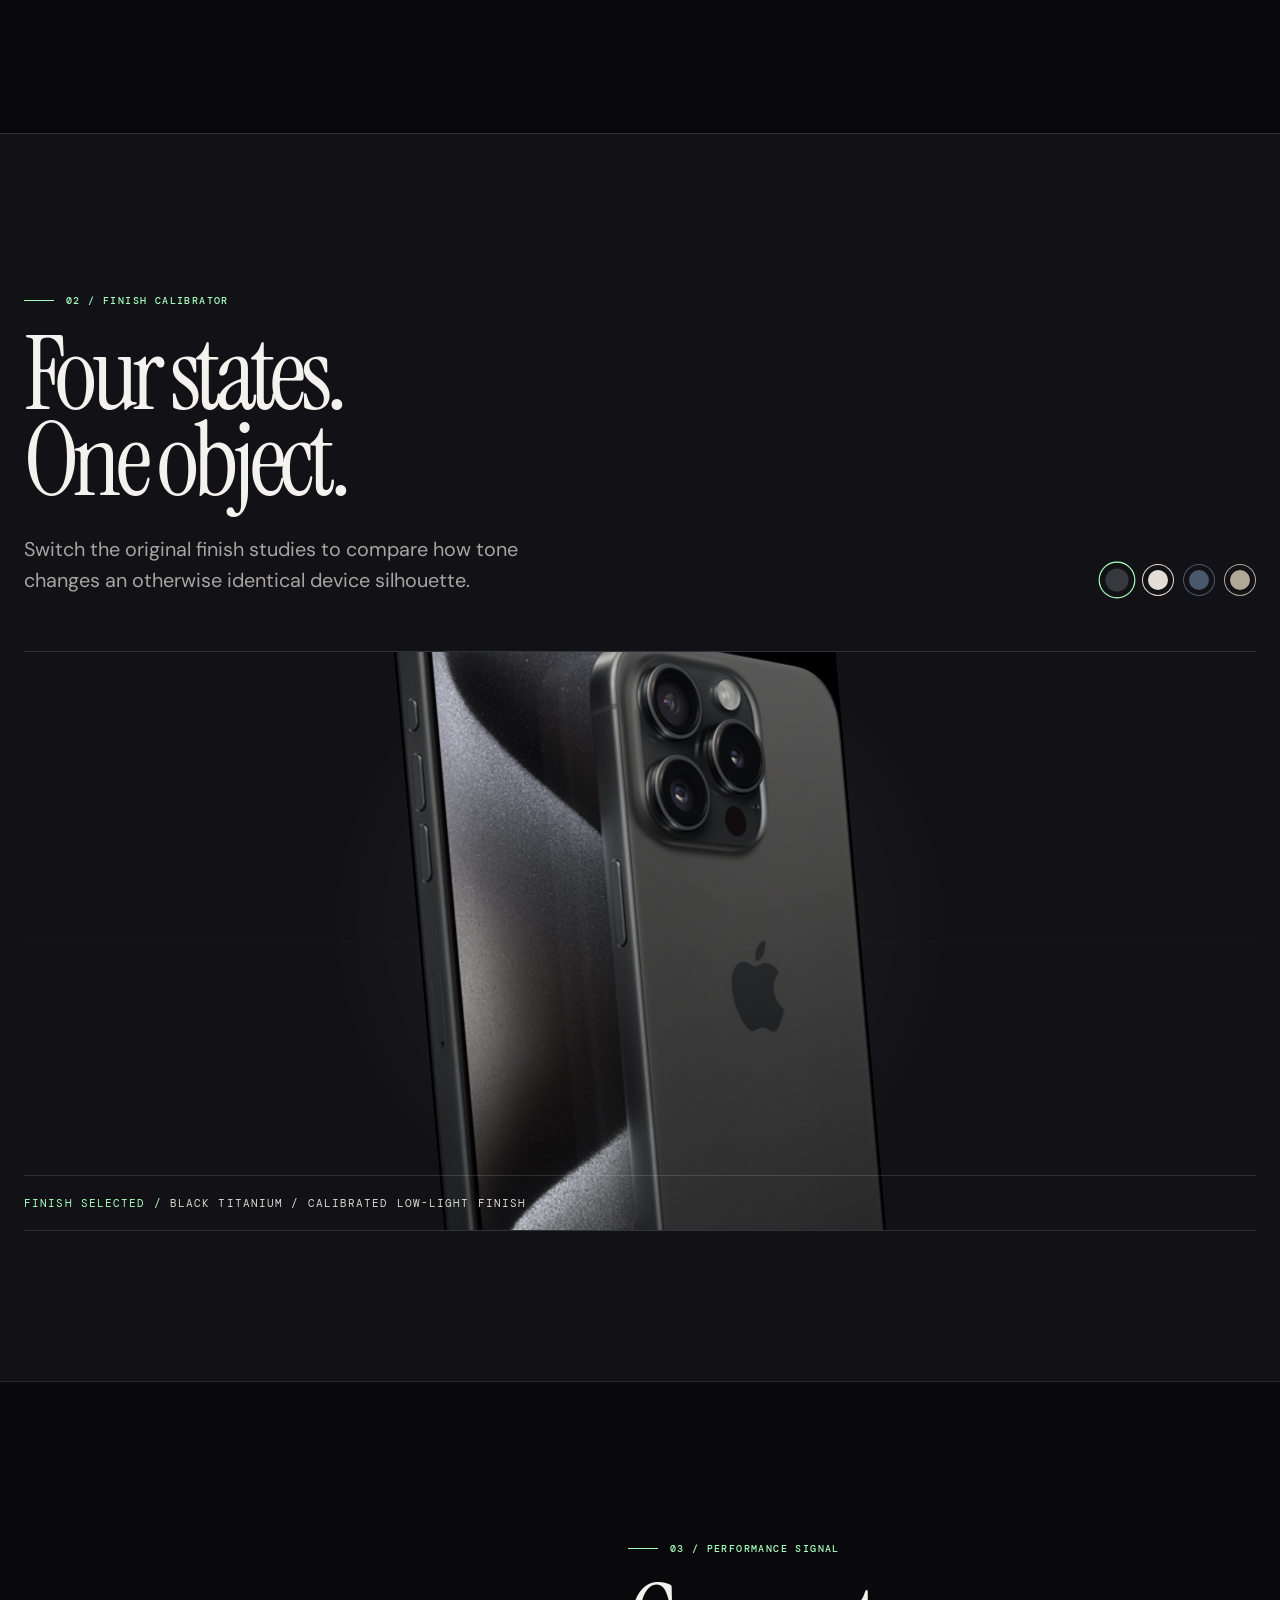
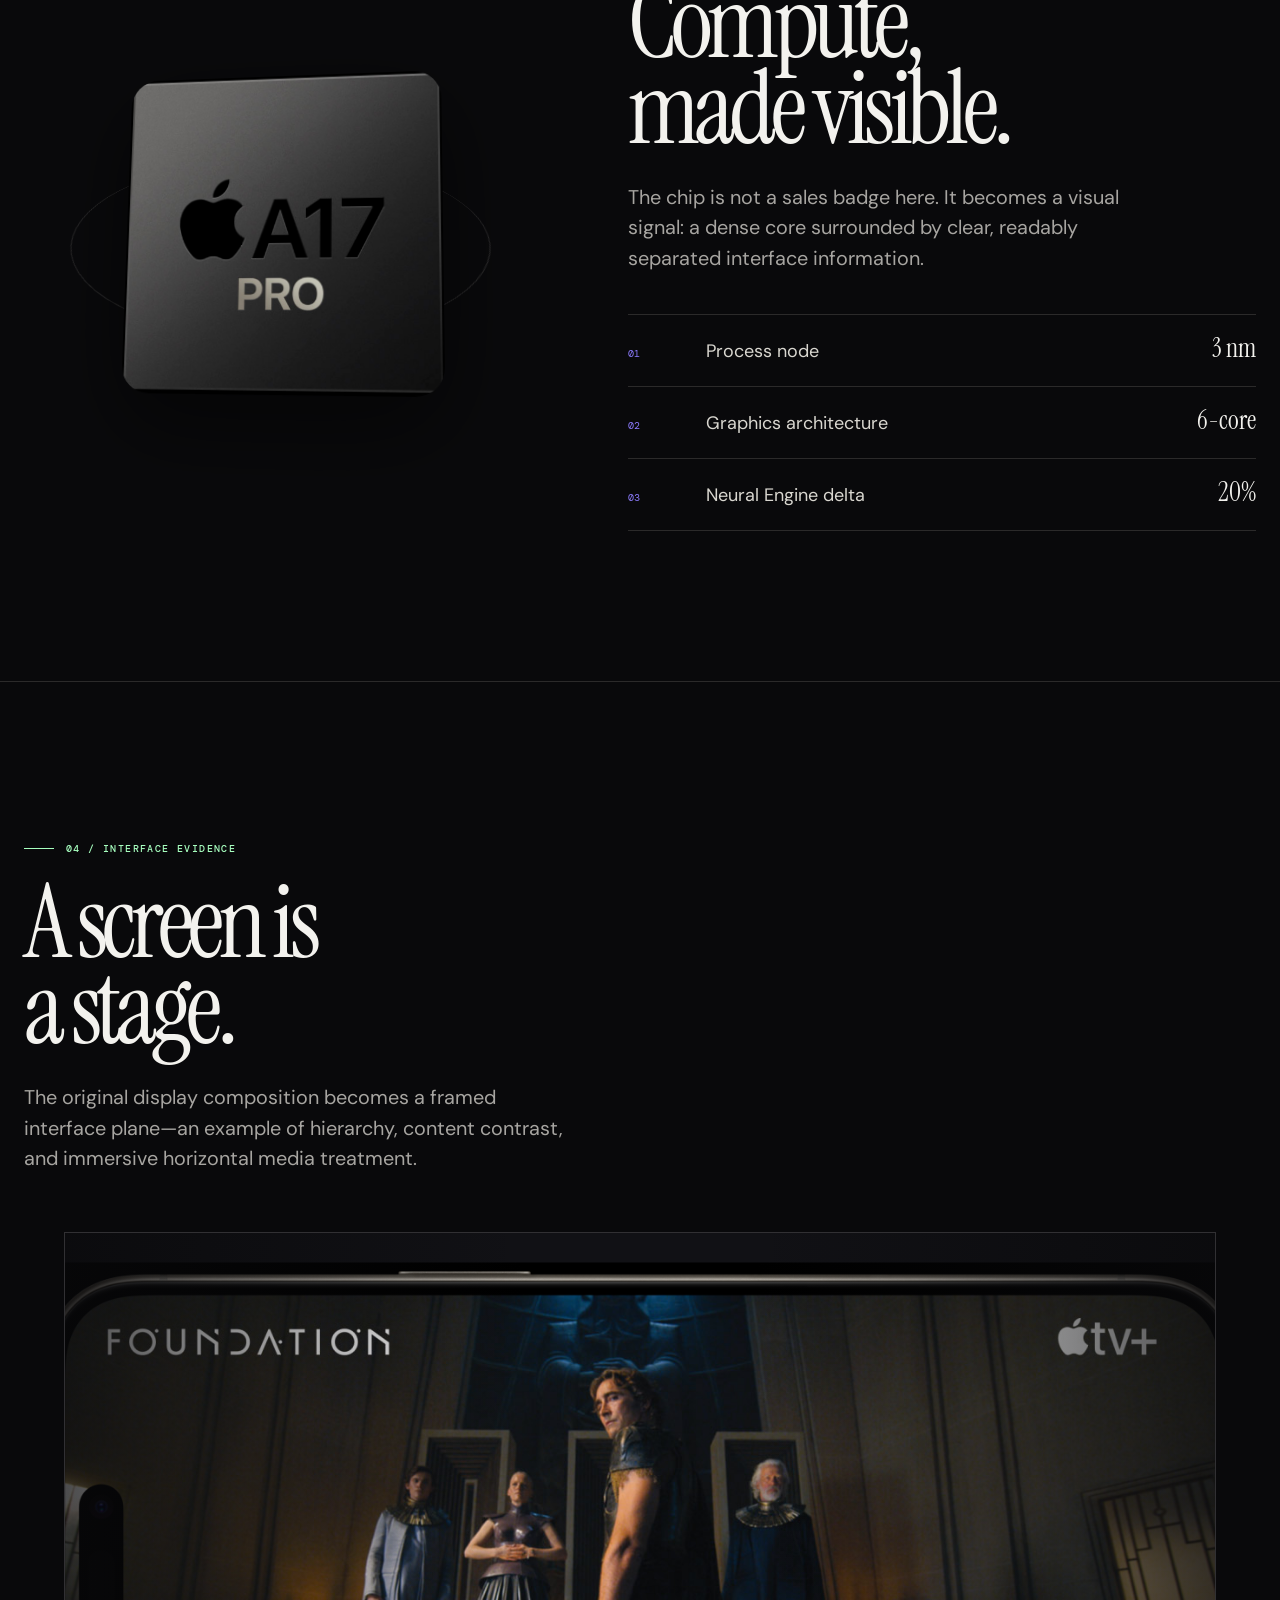
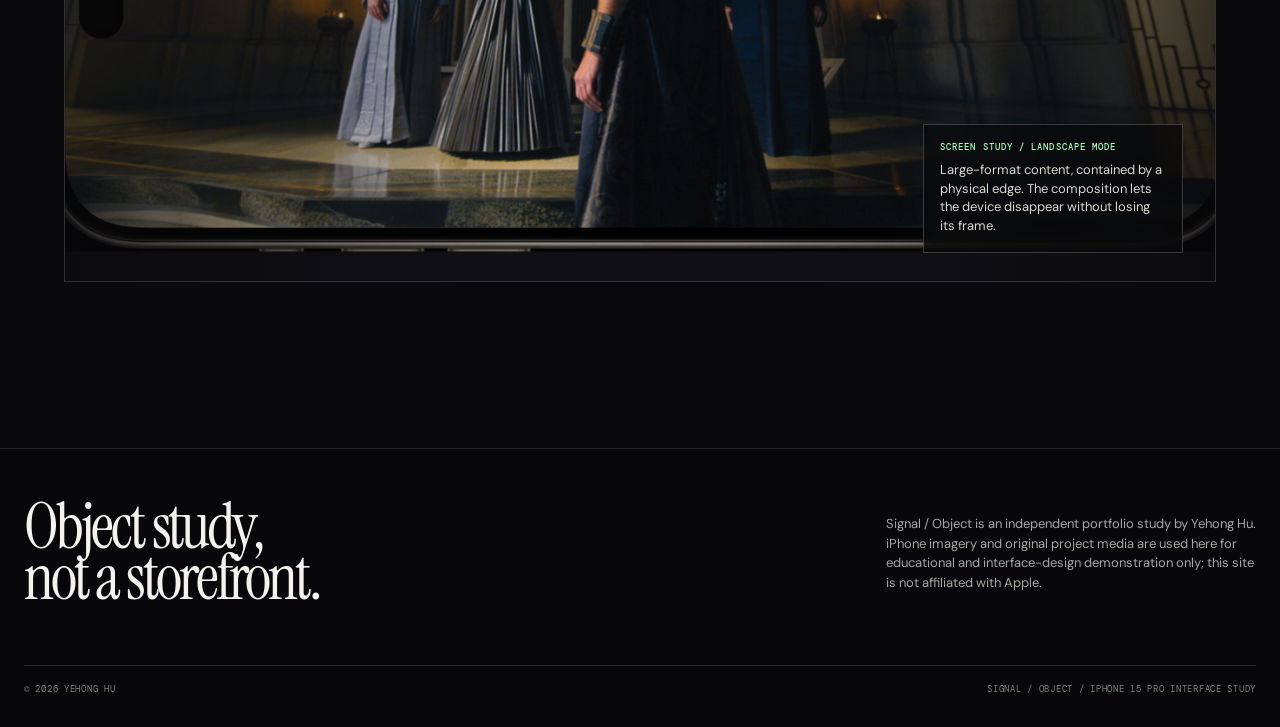
==== commit 83a8d58a: "feat: rebuild iPhone study as Signal Object" ====
--- a/index.html
+++ b/index.html
@@ -1,1359 +1,95 @@
-<!DOCTYPE html>
+<!doctype html>
 <html lang="en">
 <head>
-    <meta charset="UTF-8">
-    <meta name="viewport" content="width=device-width, initial-scale=1.0">
-    <title>iPhone 15 Pro — Apple</title>
-    <style>
-        /* ===== CSS Reset & Base ===== */
-        *, *::before, *::after {
-            box-sizing: border-box;
-            margin: 0;
-            padding: 0;
-        }
-
-        :root {
-            --font-apple: -apple-system, BlinkMacSystemFont, "SF Pro Display", "SF Pro Text", "Helvetica Neue", Arial, sans-serif;
-            --color-bg: #000000;
-            --color-text: #f5f5f7;
-            --color-text-secondary: #86868b;
-            --color-accent: #0071e3;
-            --color-accent-hover: #0077ed;
-            --color-divider: rgba(255,255,255,0.1);
-            --color-card-bg: #1d1d1f;
-            --color-nav-bg: rgba(0,0,0,0.72);
-            --max-width: 980px;
-            --section-padding: 120px 0;
-        }
-
-        html {
-            scroll-behavior: smooth;
-        }
-
-        body {
-            font-family: var(--font-apple);
-            background-color: var(--color-bg);
-            color: var(--color-text);
-            line-height: 1.6;
-            overflow-x: hidden;
-        }
-
-        /* ===== Navigation ===== */
-        .nav {
-            position: fixed;
-            top: 0;
-            left: 0;
-            right: 0;
-            z-index: 9999;
-            height: 48px;
-            background: var(--color-nav-bg);
-            backdrop-filter: saturate(180%) blur(20px);
-            -webkit-backdrop-filter: saturate(180%) blur(20px);
-            border-bottom: 1px solid rgba(255,255,255,0.08);
-            display: flex;
-            align-items: center;
-            justify-content: center;
-            transition: background 0.3s ease;
-        }
-
-        .nav-inner {
-            width: 100%;
-            max-width: var(--max-width);
-            padding: 0 22px;
-            display: flex;
-            align-items: center;
-            justify-content: space-between;
-        }
-
-        .nav-logo {
-            display: flex;
-            align-items: center;
-        }
-
-        .nav-logo img {
-            height: 22px;
-            width: auto;
-            opacity: 0.9;
-        }
-
-        .nav-links {
-            display: flex;
-            align-items: center;
-            gap: 28px;
-            list-style: none;
-        }
-
-        .nav-links a {
-            color: var(--color-text-secondary);
-            text-decoration: none;
-            font-size: 13px;
-            letter-spacing: -0.01em;
-            transition: color 0.2s ease;
-        }
-
-        .nav-links a:hover {
-            color: var(--color-text);
-        }
-
-        .nav-cta {
-            background: var(--color-accent);
-            color: white !important;
-            padding: 6px 14px;
-            border-radius: 980px;
-            font-size: 13px !important;
-            transition: background 0.2s ease !important;
-        }
-
-        .nav-cta:hover {
-            background: var(--color-accent-hover) !important;
-            color: white !important;
-        }
-
-        /* ===== Hero Section ===== */
-        .hero {
-            position: relative;
-            min-height: 100vh;
-            display: flex;
-            flex-direction: column;
-            align-items: center;
-            justify-content: center;
-            overflow: hidden;
-            background: #000;
-        }
-
-        .hero-video {
-            position: absolute;
-            inset: 0;
-            width: 100%;
-            height: 100%;
-            object-fit: cover;
-            opacity: 0.85;
-        }
-
-        .hero-overlay {
-            position: absolute;
-            inset: 0;
-            background: linear-gradient(to bottom, rgba(0,0,0,0.2) 0%, rgba(0,0,0,0) 40%, rgba(0,0,0,0.6) 100%);
-        }
-
-        .hero-content {
-            position: relative;
-            z-index: 2;
-            text-align: center;
-            padding: 0 22px;
-        }
-
-        .hero-eyebrow {
-            font-size: 17px;
-            font-weight: 400;
-            color: var(--color-text-secondary);
-            letter-spacing: 0.02em;
-            margin-bottom: 12px;
-            opacity: 0;
-            transform: translateY(20px);
-            animation: fadeUp 0.8s ease 0.3s forwards;
-        }
-
-        .hero-title {
-            font-size: clamp(52px, 8vw, 96px);
-            font-weight: 700;
-            letter-spacing: -0.03em;
-            line-height: 1.05;
-            margin-bottom: 20px;
-            background: linear-gradient(135deg, #fff 0%, #a0a0a5 100%);
-            -webkit-background-clip: text;
-            -webkit-text-fill-color: transparent;
-            background-clip: text;
-            opacity: 0;
-            transform: translateY(20px);
-            animation: fadeUp 0.8s ease 0.5s forwards;
-        }
-
-        .hero-subtitle {
-            font-size: clamp(19px, 2.5vw, 28px);
-            font-weight: 300;
-            color: rgba(255,255,255,0.75);
-            letter-spacing: -0.01em;
-            margin-bottom: 40px;
-            opacity: 0;
-            transform: translateY(20px);
-            animation: fadeUp 0.8s ease 0.7s forwards;
-        }
-
-        .hero-actions {
-            display: flex;
-            gap: 16px;
-            justify-content: center;
-            flex-wrap: wrap;
-            opacity: 0;
-            transform: translateY(20px);
-            animation: fadeUp 0.8s ease 0.9s forwards;
-        }
-
-        .btn-primary {
-            display: inline-flex;
-            align-items: center;
-            background: var(--color-accent);
-            color: white;
-            text-decoration: none;
-            padding: 14px 28px;
-            border-radius: 980px;
-            font-size: 17px;
-            font-weight: 400;
-            letter-spacing: -0.01em;
-            transition: background 0.2s ease, transform 0.2s ease;
-        }
-
-        .btn-primary:hover {
-            background: var(--color-accent-hover);
-            transform: scale(1.02);
-        }
-
-        .btn-secondary {
-            display: inline-flex;
-            align-items: center;
-            background: transparent;
-            color: var(--color-accent);
-            text-decoration: none;
-            padding: 14px 28px;
-            border-radius: 980px;
-            font-size: 17px;
-            font-weight: 400;
-            letter-spacing: -0.01em;
-            border: 1px solid rgba(0,113,227,0.5);
-            transition: background 0.2s ease, border-color 0.2s ease, transform 0.2s ease;
-        }
-
-        .btn-secondary:hover {
-            background: rgba(0,113,227,0.1);
-            border-color: var(--color-accent);
-            transform: scale(1.02);
-        }
-
-        .hero-scroll-hint {
-            position: absolute;
-            bottom: 40px;
-            left: 50%;
-            transform: translateX(-50%);
-            z-index: 2;
-            display: flex;
-            flex-direction: column;
-            align-items: center;
-            gap: 8px;
-            opacity: 0;
-            animation: fadeIn 1s ease 1.5s forwards;
-        }
-
-        .scroll-line {
-            width: 1px;
-            height: 40px;
-            background: linear-gradient(to bottom, transparent, rgba(255,255,255,0.5));
-            animation: scrollPulse 2s ease infinite;
-        }
-
-        /* ===== Section Base ===== */
-        section {
-            padding: var(--section-padding);
-        }
-
-        .container {
-            max-width: var(--max-width);
-            margin: 0 auto;
-            padding: 0 22px;
-        }
-
-        .section-eyebrow {
-            font-size: 13px;
-            font-weight: 600;
-            letter-spacing: 0.1em;
-            text-transform: uppercase;
-            color: var(--color-accent);
-            margin-bottom: 16px;
-        }
-
-        .section-title {
-            font-size: clamp(36px, 5vw, 56px);
-            font-weight: 700;
-            letter-spacing: -0.025em;
-            line-height: 1.07;
-            color: var(--color-text);
-            margin-bottom: 20px;
-        }
-
-        .section-body {
-            font-size: 19px;
-            font-weight: 300;
-            line-height: 1.6;
-            color: var(--color-text-secondary);
-            max-width: 600px;
-        }
-
-        /* ===== Intro Section ===== */
-        .intro {
-            background: #000;
-            padding: 100px 0;
-        }
-
-        .intro-grid {
-            display: grid;
-            grid-template-columns: 1fr 1fr;
-            gap: 80px;
-            align-items: center;
-        }
-
-        .intro-text .section-body {
-            max-width: 100%;
-        }
-
-        .intro-image {
-            position: relative;
-            border-radius: 20px;
-            overflow: hidden;
-        }
-
-        .intro-image img {
-            width: 100%;
-            height: auto;
-            display: block;
-            border-radius: 20px;
-            transition: transform 0.6s ease;
-        }
-
-        .intro-image:hover img {
-            transform: scale(1.03);
-        }
-
-        /* ===== Titanium Section ===== */
-        .titanium {
-            background: linear-gradient(180deg, #000 0%, #0a0a0a 100%);
-        }
-
-        .titanium-layout {
-            display: grid;
-            grid-template-columns: 1fr 1fr;
-            gap: 60px;
-            align-items: center;
-        }
-
-        .titanium-image {
-            border-radius: 20px;
-            overflow: hidden;
-            box-shadow: 0 30px 80px rgba(0,0,0,0.6);
-        }
-
-        .titanium-image img {
-            width: 100%;
-            height: auto;
-            display: block;
-            transition: transform 0.6s ease;
-        }
-
-        .titanium-image:hover img {
-            transform: scale(1.03);
-        }
-
-        .titanium-text .section-body {
-            max-width: 100%;
-            margin-bottom: 24px;
-        }
-
-        .titanium-text p + p {
-            margin-top: 16px;
-        }
-
-        .highlight-tag {
-            display: inline-block;
-            background: rgba(255,255,255,0.08);
-            border: 1px solid rgba(255,255,255,0.12);
-            border-radius: 980px;
-            padding: 6px 16px;
-            font-size: 13px;
-            color: var(--color-text-secondary);
-            margin-top: 24px;
-        }
-
-        /* ===== Chip Section ===== */
-        .chip-section {
-            background: #0a0a0a;
-            text-align: center;
-        }
-
-        .chip-section .container {
-            max-width: 700px;
-        }
-
-        .chip-image-wrap {
-            margin: 60px auto;
-            width: 220px;
-            height: 220px;
-            position: relative;
-        }
-
-        .chip-image-wrap img {
-            width: 100%;
-            height: 100%;
-            object-fit: contain;
-            border-radius: 24px;
-        }
-
-        .chip-glow {
-            position: absolute;
-            inset: -20px;
-            background: radial-gradient(ellipse, rgba(100,100,100,0.3) 0%, transparent 70%);
-            border-radius: 50%;
-            animation: chipGlow 3s ease infinite alternate;
-        }
-
-        .chip-stats {
-            display: grid;
-            grid-template-columns: repeat(3, 1fr);
-            gap: 2px;
-            margin-top: 60px;
-            border-radius: 20px;
-            overflow: hidden;
-            background: var(--color-divider);
-        }
-
-        .chip-stat {
-            background: var(--color-card-bg);
-            padding: 36px 24px;
-            text-align: center;
-        }
-
-        .chip-stat-number {
-            font-size: 48px;
-            font-weight: 700;
-            letter-spacing: -0.03em;
-            color: var(--color-text);
-            line-height: 1;
-            margin-bottom: 8px;
-        }
-
-        .chip-stat-number span {
-            font-size: 28px;
-            font-weight: 400;
-        }
-
-        .chip-stat-label {
-            font-size: 14px;
-            color: var(--color-text-secondary);
-            line-height: 1.4;
-        }
-
-        /* ===== Colors Section ===== */
-        .colors-section {
-            background: #000;
-            text-align: center;
-        }
-
-        .color-picker {
-            display: flex;
-            justify-content: center;
-            gap: 16px;
-            margin: 48px 0 60px;
-            flex-wrap: wrap;
-        }
-
-        .color-btn {
-            width: 28px;
-            height: 28px;
-            border-radius: 50%;
-            border: 2px solid transparent;
-            cursor: pointer;
-            transition: transform 0.2s ease, border-color 0.2s ease;
-            position: relative;
-        }
-
-        .color-btn::after {
-            content: '';
-            position: absolute;
-            inset: -4px;
-            border-radius: 50%;
-            border: 2px solid transparent;
-            transition: border-color 0.2s ease;
-        }
-
-        .color-btn.active::after,
-        .color-btn:hover::after {
-            border-color: rgba(255,255,255,0.5);
-        }
-
-        .color-btn:hover {
-            transform: scale(1.15);
-        }
-
-        .color-btn[data-color="black"] { background: #3d3d3d; }
-        .color-btn[data-color="white"] { background: #e8e4df; }
-        .color-btn[data-color="blue"] { background: #394b6b; }
-        .color-btn[data-color="natural"] { background: #b5a898; }
-
-        .color-display {
-            position: relative;
-            max-width: 500px;
-            margin: 0 auto;
-        }
-
-        .color-image {
-            width: 100%;
-            height: auto;
-            display: none;
-            animation: colorFade 0.4s ease;
-        }
-
-        .color-image.active {
-            display: block;
-        }
-
-        .color-name {
-            font-size: 17px;
-            color: var(--color-text-secondary);
-            margin-top: 24px;
-            transition: opacity 0.3s ease;
-        }
-
-        /* ===== Specs Section ===== */
-        .specs-section {
-            background: #0a0a0a;
-        }
-
-        .specs-header {
-            text-align: center;
-            margin-bottom: 60px;
-        }
-
-        .specs-grid {
-            display: grid;
-            grid-template-columns: repeat(2, 1fr);
-            gap: 2px;
-            border-radius: 20px;
-            overflow: hidden;
-            background: var(--color-divider);
-        }
-
-        .spec-item {
-            background: var(--color-card-bg);
-            padding: 32px 36px;
-            transition: background 0.2s ease;
-        }
-
-        .spec-item:hover {
-            background: #252527;
-        }
-
-        .spec-label {
-            font-size: 12px;
-            font-weight: 600;
-            letter-spacing: 0.08em;
-            text-transform: uppercase;
-            color: var(--color-text-secondary);
-            margin-bottom: 8px;
-        }
-
-        .spec-value {
-            font-size: 17px;
-            font-weight: 400;
-            color: var(--color-text);
-            line-height: 1.5;
-        }
-
-        .spec-value strong {
-            font-weight: 600;
-        }
-
-        /* ===== Display Section ===== */
-        .display-section {
-            background: #000;
-            text-align: center;
-        }
-
-        .display-image-wrap {
-            margin: 60px auto 0;
-            max-width: 800px;
-            border-radius: 20px;
-            overflow: hidden;
-            box-shadow: 0 40px 100px rgba(0,0,0,0.8);
-        }
-
-        .display-image-wrap img {
-            width: 100%;
-            height: auto;
-            display: block;
-        }
-
-        /* ===== Pricing Section ===== */
-        .pricing-section {
-            background: #0a0a0a;
-            text-align: center;
-        }
-
-        .pricing-cards {
-            display: grid;
-            grid-template-columns: repeat(4, 1fr);
-            gap: 16px;
-            margin-top: 60px;
-        }
-
-        .pricing-card {
-            background: var(--color-card-bg);
-            border-radius: 20px;
-            padding: 40px 24px;
-            border: 1px solid rgba(255,255,255,0.06);
-            transition: transform 0.3s ease, border-color 0.3s ease, box-shadow 0.3s ease;
-            cursor: pointer;
-            position: relative;
-            overflow: hidden;
-        }
-
-        .pricing-card::before {
-            content: '';
-            position: absolute;
-            inset: 0;
-            background: linear-gradient(135deg, rgba(255,255,255,0.03) 0%, transparent 100%);
-            opacity: 0;
-            transition: opacity 0.3s ease;
-        }
-
-        .pricing-card:hover {
-            transform: translateY(-6px);
-            border-color: rgba(255,255,255,0.15);
-            box-shadow: 0 20px 60px rgba(0,0,0,0.5);
-        }
-
-        .pricing-card:hover::before {
-            opacity: 1;
-        }
-
-        .pricing-card.featured {
-            border-color: rgba(0,113,227,0.4);
-            background: linear-gradient(135deg, #1a2535 0%, #1d1d1f 100%);
-        }
-
-        .pricing-card.featured::after {
-            content: 'Most Popular';
-            position: absolute;
-            top: 16px;
-            right: 16px;
-            background: var(--color-accent);
-            color: white;
-            font-size: 11px;
-            font-weight: 600;
-            padding: 4px 10px;
-            border-radius: 980px;
-            letter-spacing: 0.02em;
-        }
-
-        .pricing-storage {
-            font-size: 13px;
-            font-weight: 600;
-            letter-spacing: 0.08em;
-            text-transform: uppercase;
-            color: var(--color-text-secondary);
-            margin-bottom: 16px;
-        }
-
-        .pricing-price {
-            font-size: 40px;
-            font-weight: 700;
-            letter-spacing: -0.03em;
-            color: var(--color-text);
-            line-height: 1;
-            margin-bottom: 8px;
-        }
-
-        .pricing-price sup {
-            font-size: 22px;
-            font-weight: 400;
-            vertical-align: top;
-            margin-top: 6px;
-            display: inline-block;
-        }
-
-        .pricing-note {
-            font-size: 13px;
-            color: var(--color-text-secondary);
-            margin-bottom: 28px;
-        }
-
-        .pricing-btn {
-            display: block;
-            background: var(--color-accent);
-            color: white;
-            text-decoration: none;
-            padding: 10px 20px;
-            border-radius: 980px;
-            font-size: 15px;
-            font-weight: 400;
-            transition: background 0.2s ease;
-        }
-
-        .pricing-btn:hover {
-            background: var(--color-accent-hover);
-        }
-
-        /* ===== Map Section ===== */
-        .map-section {
-            background: #000;
-        }
-
-        .map-header {
-            text-align: center;
-            margin-bottom: 60px;
-        }
-
-        .map-container {
-            position: relative;
-            max-width: 700px;
-            margin: 0 auto;
-            border-radius: 20px;
-            overflow: hidden;
-        }
-
-        .map-container img {
-            width: 100%;
-            height: auto;
-            display: block;
-        }
-
-        .map-legend {
-            display: flex;
-            justify-content: center;
-            gap: 32px;
-            margin-top: 32px;
-            flex-wrap: wrap;
-        }
-
-        .map-legend-item {
-            display: flex;
-            align-items: center;
-            gap: 10px;
-            font-size: 15px;
-            color: var(--color-text-secondary);
-            text-decoration: none;
-            padding: 10px 20px;
-            border-radius: 980px;
-            border: 1px solid rgba(255,255,255,0.1);
-            transition: background 0.2s ease, border-color 0.2s ease, color 0.2s ease;
-        }
-
-        .map-legend-item:hover {
-            background: rgba(255,255,255,0.05);
-            border-color: rgba(255,255,255,0.2);
-            color: var(--color-text);
-        }
-
-        .map-dot {
-            width: 10px;
-            height: 10px;
-            border-radius: 50%;
-            background: var(--color-accent);
-            flex-shrink: 0;
-        }
-
-        /* ===== Gallery Section ===== */
-        .gallery-section {
-            background: #0a0a0a;
-            text-align: center;
-        }
-
-        .gallery-grid {
-            display: grid;
-            grid-template-columns: repeat(2, 1fr);
-            gap: 16px;
-            margin-top: 60px;
-        }
-
-        .gallery-item {
-            border-radius: 20px;
-            overflow: hidden;
-            cursor: pointer;
-            position: relative;
-        }
-
-        .gallery-item img {
-            width: 100%;
-            height: 100%;
-            object-fit: cover;
-            display: block;
-            transition: transform 0.5s ease;
-        }
-
-        .gallery-item:hover img {
-            transform: scale(1.04);
-        }
-
-        .gallery-item.wide {
-            grid-column: span 2;
-        }
-
-        .gallery-item.wide img {
-            height: 380px;
-        }
-
-        .gallery-item:not(.wide) img {
-            height: 300px;
-        }
-
-        /* ===== Footer ===== */
-        .footer {
-            background: #1d1d1f;
-            padding: 60px 0 40px;
-        }
-
-        .footer-inner {
-            max-width: var(--max-width);
-            margin: 0 auto;
-            padding: 0 22px;
-        }
-
-        .footer-divider {
-            height: 1px;
-            background: var(--color-divider);
-            margin-bottom: 40px;
-        }
-
-        .footer-top {
-            display: grid;
-            grid-template-columns: repeat(4, 1fr);
-            gap: 40px;
-            margin-bottom: 40px;
-        }
-
-        .footer-col-title {
-            font-size: 12px;
-            font-weight: 600;
-            letter-spacing: 0.05em;
-            text-transform: uppercase;
-            color: var(--color-text);
-            margin-bottom: 16px;
-        }
-
-        .footer-col ul {
-            list-style: none;
-        }
-
-        .footer-col ul li {
-            margin-bottom: 10px;
-        }
-
-        .footer-col ul li a {
-            font-size: 13px;
-            color: var(--color-text-secondary);
-            text-decoration: none;
-            transition: color 0.2s ease;
-        }
-
-        .footer-col ul li a:hover {
-            color: var(--color-text);
-        }
-
-        .footer-bottom {
-            border-top: 1px solid var(--color-divider);
-            padding-top: 24px;
-            display: flex;
-            justify-content: space-between;
-            align-items: center;
-            flex-wrap: wrap;
-            gap: 12px;
-        }
-
-        .footer-copy {
-            font-size: 12px;
-            color: var(--color-text-secondary);
-        }
-
-        .footer-links {
-            display: flex;
-            gap: 20px;
-        }
-
-        .footer-links a {
-            font-size: 12px;
-            color: var(--color-text-secondary);
-            text-decoration: none;
-            transition: color 0.2s ease;
-        }
-
-        .footer-links a:hover {
-            color: var(--color-text);
-        }
-
-        /* ===== Scroll Animations ===== */
-        .fade-up {
-            opacity: 0;
-            transform: translateY(40px);
-            transition: opacity 0.7s ease, transform 0.7s ease;
-        }
-
-        .fade-up.visible {
-            opacity: 1;
-            transform: translateY(0);
-        }
-
-        .fade-in {
-            opacity: 0;
-            transition: opacity 0.7s ease;
-        }
-
-        .fade-in.visible {
-            opacity: 1;
-        }
-
-        .stagger-1 { transition-delay: 0.1s; }
-        .stagger-2 { transition-delay: 0.2s; }
-        .stagger-3 { transition-delay: 0.3s; }
-        .stagger-4 { transition-delay: 0.4s; }
-
-        /* ===== Keyframes ===== */
-        @keyframes fadeUp {
-            to {
-                opacity: 1;
-                transform: translateY(0);
-            }
-        }
-
-        @keyframes fadeIn {
-            to { opacity: 1; }
-        }
-
-        @keyframes scrollPulse {
-            0%, 100% { opacity: 0.4; transform: scaleY(1); }
-            50% { opacity: 1; transform: scaleY(1.2); }
-        }
-
-        @keyframes chipGlow {
-            from { opacity: 0.4; transform: scale(0.95); }
-            to { opacity: 0.8; transform: scale(1.05); }
-        }
-
-        @keyframes colorFade {
-            from { opacity: 0; transform: scale(0.97); }
-            to { opacity: 1; transform: scale(1); }
-        }
-
-        /* ===== Responsive ===== */
-        @media (max-width: 768px) {
-            :root {
-                --section-padding: 80px 0;
-            }
-
-            .nav-links {
-                display: none;
-            }
-
-            .intro-grid,
-            .titanium-layout {
-                grid-template-columns: 1fr;
-                gap: 40px;
-            }
-
-            .titanium-layout .titanium-image {
-                order: -1;
-            }
-
-            .chip-stats {
-                grid-template-columns: 1fr;
-            }
-
-            .specs-grid {
-                grid-template-columns: 1fr;
-            }
-
-            .pricing-cards {
-                grid-template-columns: repeat(2, 1fr);
-            }
-
-            .gallery-grid {
-                grid-template-columns: 1fr;
-            }
-
-            .gallery-item.wide {
-                grid-column: span 1;
-            }
-
-            .gallery-item.wide img {
-                height: 240px;
-            }
-
-            .footer-top {
-                grid-template-columns: repeat(2, 1fr);
-            }
-
-            .footer-bottom {
-                flex-direction: column;
-                align-items: flex-start;
-            }
-        }
-
-        @media (max-width: 480px) {
-            .pricing-cards {
-                grid-template-columns: 1fr;
-            }
-
-            .footer-top {
-                grid-template-columns: 1fr;
-            }
-        }
-    </style>
+  <meta charset="UTF-8">
+  <meta name="viewport" content="width=device-width, initial-scale=1.0">
+  <meta name="description" content="Signal / Object — an independent product-interface study using iPhone 15 Pro material, motion, and interface evidence.">
+  <title>Signal / Object — iPhone 15 Pro Study</title>
+  <link rel="stylesheet" href="style.css">
 </head>
 <body>
+  <div class="progress-rail" aria-hidden="true"><span></span></div>
+  <header class="site-header">
+    <div class="nav-shell">
+      <a class="wordmark" href="index.html" aria-label="Signal Object home"><span class="wordmark-orb" aria-hidden="true"></span><span>Signal / Object <small>15 Pro study</small></span></a>
+      <button class="nav-toggle" type="button" aria-label="Open navigation" aria-expanded="false"><span></span><span></span></button>
+      <nav class="main-nav" aria-label="Primary navigation">
+        <a href="index.html" aria-current="page">Object index</a>
+        <a href="specs.html">Specimen sheet</a>
+        <a href="gallery.html">Motion archive</a>
+        <a href="picture.html">Context</a>
+      </nav>
+      <span class="nav-status"><i></i>Study active</span>
+    </div>
+  </header>
 
-    <!-- Navigation -->
-    <nav class="nav" id="mainNav">
-        <div class="nav-inner">
-            <div class="nav-logo">
-                <img src="15 pro logo.png" alt="iPhone 15 Pro">
-            </div>
-            <ul class="nav-links">
-                <li><a href="#overview">Overview</a></li>
-                <li><a href="#titanium">Design</a></li>
-                <li><a href="#chip">Chip</a></li>
-                <li><a href="#colors">Colors</a></li>
-                <li><a href="#specs">Specs</a></li>
-                <li><a href="#pricing">Pricing</a></li>
-                <li><a href="specs.html">Tech Specs</a></li>
-                <li><a href="gallery.html">Gallery</a></li>
-                <li><a href="picture.html">In Action</a></li>
-                <li><a href="#pricing" class="nav-cta">Buy Now</a></li>
-            </ul>
-        </div>
-    </nav>
-
-    <!-- Hero -->
-    <section class="hero">
-        <video class="hero-video" src="iPhone 15 Pro.mp4" autoplay muted loop playsinline></video>
-        <div class="hero-overlay"></div>
-        <div class="hero-content">
-            <p class="hero-eyebrow">Introducing</p>
-            <h1 class="hero-title">iPhone 15 Pro</h1>
-            <p class="hero-subtitle">Titanium. So strong. So light. So Pro.</p>
-            <div class="hero-actions">
-                <a href="#pricing" class="btn-primary">Buy Now</a>
-                <a href="#overview" class="btn-secondary">Learn More</a>
-            </div>
-        </div>
-        <div class="hero-scroll-hint">
-            <div class="scroll-line"></div>
-        </div>
+  <main class="page">
+    <section class="hero" id="top">
+      <video class="hero-video" src="iPhone 15 Pro.mp4" autoplay muted loop playsinline poster="image3.png"></video>
+      <div class="hero-shade"></div><div class="hero-grid"></div>
+      <div class="hero-content" data-reveal>
+        <div class="hero-kicker"><b></b>Independent product-interface study / 2026</div>
+        <h1 class="hero-title">Signal<br><em>/</em> Object</h1>
+        <p class="hero-deck">An interaction study of material, performance, and interface states through the original iPhone 15 Pro project assets.</p>
+        <div class="hero-meta"><span>04 modules</span><span>Local media evidence</span><span>Scroll to inspect</span></div>
+      </div>
+      <div class="hero-orbit" aria-hidden="true"><div class="object-plane" data-object-plane><img src="image5.png" alt=""><i class="object-dot one"></i><i class="object-dot two"></i><i class="object-dot three"></i></div></div>
+      <span class="hero-scroll">Observe / 01</span>
     </section>
 
-    <!-- Overview -->
-    <section class="intro" id="overview">
-        <div class="container">
-            <div class="intro-grid">
-                <div class="intro-text fade-up">
-                    <p class="section-eyebrow">Overview</p>
-                    <h2 class="section-title">A new era of&nbsp;Pro.</h2>
-                    <p class="section-body">The iPhone 15 Pro is powered by the <strong style="color:#f5f5f7">A17 Pro processor</strong> — the world's first 3-nanometer chip in a smartphone. With support for <strong style="color:#f5f5f7">USB 3 via USB-C</strong>, a <strong style="color:#f5f5f7">48MP main camera</strong>, and a 12MP Ultra Wide, it redefines what a Pro phone can do. The Dynamic Island continues Apple's signature interface innovation, while the border narrows to just 1.55mm.</p>
-                </div>
-                <div class="intro-image fade-up stagger-2">
-                    <img src="image3.png" alt="iPhone 15 Pro titanium frame">
-                </div>
-            </div>
+    <section class="section" id="material">
+      <div class="container object-index">
+        <div data-reveal>
+          <p class="section-label">01 / Material response</p>
+          <h2 class="section-title">Built to hold<br>the light.</h2>
+          <p class="section-copy">The original project camera and frame studies are treated as evidence of <strong>edge behavior, optical depth, and material contrast.</strong> This page replaces retail language with a closer read of the object itself.</p>
+          <p class="rule-caption" style="margin-top:42px">Frame registration / 146.6 × 70.6 × 8.25 mm</p>
         </div>
+        <figure class="material-stage" data-reveal data-delay="1"><img src="image3.png" alt="Close study of the iPhone 15 Pro titanium edge and camera plane"><figcaption class="material-tag"><span>material study / ti-15</span><strong>Titanium<br>edge</strong></figcaption></figure>
+      </div>
     </section>
 
-    <!-- Titanium Design -->
-    <section class="titanium" id="titanium">
-        <div class="container">
-            <div class="titanium-layout">
-                <div class="titanium-image fade-up">
-                    <img src="image.png" alt="iPhone 15 Pro camera system">
-                </div>
-                <div class="titanium-text fade-up stagger-2">
-                    <p class="section-eyebrow">Design</p>
-                    <h2 class="section-title">Aerospace-grade titanium.</h2>
-                    <p class="section-body">iPhone 15 Pro is the first iPhone to feature an aerospace-grade titanium design, using the same alloy that spacecraft use for missions to Mars.</p>
-                    <p class="section-body" style="margin-top:16px">Titanium has one of the best strength-to-weight ratios of any metal, making these our <strong style="color:#f5f5f7">lightest Pro models ever.</strong> You'll notice the difference the moment you pick one up.</p>
-                    <span class="highlight-tag">1.55mm border — thinnest ever on iPhone Pro</span>
-                </div>
-            </div>
+    <section class="section finish-lab" id="finish">
+      <div class="container">
+        <div class="finish-header" data-reveal>
+          <div><p class="section-label">02 / Finish calibrator</p><h2 class="section-title">Four states.<br>One object.</h2><p class="section-copy">Switch the original finish studies to compare how tone changes an otherwise identical device silhouette.</p></div>
+          <div class="finish-controller" aria-label="Select a titanium finish">
+            <button class="finish-button" style="--finish:#37383d" data-finish="black" aria-label="Select Black Titanium" aria-pressed="true"></button>
+            <button class="finish-button" style="--finish:#e3ded4" data-finish="white" aria-label="Select White Titanium" aria-pressed="false"></button>
+            <button class="finish-button" style="--finish:#4a576d" data-finish="blue" aria-label="Select Blue Titanium" aria-pressed="false"></button>
+            <button class="finish-button" style="--finish:#b1a796" data-finish="natural" aria-label="Select Natural Titanium" aria-pressed="false"></button>
+          </div>
         </div>
+        <div class="finish-scene" data-reveal data-delay="1">
+          <img class="finish-image active" data-finish="black" src="image5.png" alt="Black Titanium iPhone 15 Pro">
+          <img class="finish-image" data-finish="white" src="image6.png" alt="White Titanium iPhone 15 Pro">
+          <img class="finish-image" data-finish="blue" src="image7.png" alt="Blue Titanium iPhone 15 Pro">
+          <img class="finish-image" data-finish="natural" src="image9.png" alt="Natural Titanium iPhone 15 Pro">
+          <div class="finish-readout container" data-finish-readout><span>Finish selected / </span>Black titanium / calibrated low-light finish</div>
+        </div>
+      </div>
     </section>
 
-    <!-- A17 Pro Chip -->
-    <section class="chip-section" id="chip">
-        <div class="container">
-            <div class="fade-up">
-                <p class="section-eyebrow">Performance</p>
-                <h2 class="section-title">A17 Pro chip.<br>A monster win for gaming.</h2>
-                <p class="section-body" style="margin: 0 auto">It's here. The biggest redesign in the history of Apple GPU. A17 Pro is an entirely new class of iPhone chip that delivers our best graphics performance by far.</p>
-            </div>
-            <div class="chip-image-wrap fade-up stagger-1">
-                <div class="chip-glow"></div>
-                <img src="chip.png" alt="A17 Pro chip">
-            </div>
-            <div class="chip-stats fade-up stagger-2">
-                <div class="chip-stat">
-                    <div class="chip-stat-number">3<span>nm</span></div>
-                    <div class="chip-stat-label">Industry-first<br>3-nanometer chip</div>
-                </div>
-                <div class="chip-stat">
-                    <div class="chip-stat-number">6<span>-core</span></div>
-                    <div class="chip-stat-label">GPU with hardware<br>ray tracing</div>
-                </div>
-                <div class="chip-stat">
-                    <div class="chip-stat-number">20<span>%</span></div>
-                    <div class="chip-stat-label">Faster Neural Engine<br>than A16 Bionic</div>
-                </div>
-            </div>
+    <section class="section" id="signal">
+      <div class="container performance-grid">
+        <div class="chip-orb" data-reveal><img src="chip.png" alt="A17 Pro chip visual from the original project"></div>
+        <div data-reveal data-delay="1"><p class="section-label">03 / Performance signal</p><h2 class="section-title">Compute,<br>made visible.</h2><p class="section-copy">The chip is not a sales badge here. It becomes a visual signal: a dense core surrounded by clear, readably separated interface information.</p>
+          <div class="signal-list" style="margin-top:40px">
+            <div class="signal-row"><span class="signal-number">01</span><span class="signal-label">Process node</span><strong class="signal-value">3 nm</strong></div>
+            <div class="signal-row"><span class="signal-number">02</span><span class="signal-label">Graphics architecture</span><strong class="signal-value">6-core</strong></div>
+            <div class="signal-row"><span class="signal-number">03</span><span class="signal-label">Neural Engine delta</span><strong class="signal-value">20%</strong></div>
+          </div>
         </div>
+      </div>
     </section>
 
-    <!-- Colors -->
-    <section class="colors-section" id="colors">
-        <div class="container">
-            <div class="fade-up">
-                <p class="section-eyebrow">Finish</p>
-                <h2 class="section-title">Four titanium finishes.</h2>
-                <p class="section-body" style="margin: 0 auto">Each finish is a unique expression of the same aerospace-grade titanium. Choose the one that speaks to you.</p>
-            </div>
-            <div class="color-picker fade-up stagger-1">
-                <button class="color-btn active" data-color="black" title="Black Titanium" aria-label="Black Titanium"></button>
-                <button class="color-btn" data-color="white" title="White Titanium" aria-label="White Titanium"></button>
-                <button class="color-btn" data-color="blue" title="Blue Titanium" aria-label="Blue Titanium"></button>
-                <button class="color-btn" data-color="natural" title="Natural Titanium" aria-label="Natural Titanium"></button>
-            </div>
-            <div class="color-display fade-up stagger-2">
-                <img class="color-image active" data-color="black" src="image5.png" alt="Black Titanium iPhone 15 Pro">
-                <img class="color-image" data-color="white" src="image6.png" alt="White Titanium iPhone 15 Pro">
-                <img class="color-image" data-color="blue" src="image7.png" alt="Blue Titanium iPhone 15 Pro">
-                <img class="color-image" data-color="natural" src="image9.png" alt="Natural Titanium iPhone 15 Pro">
-                <p class="color-name" id="colorName">Black Titanium</p>
-            </div>
-        </div>
+    <section class="section" id="interface">
+      <div class="container" data-reveal><p class="section-label">04 / Interface evidence</p><h2 class="section-title">A screen is<br>a stage.</h2><p class="section-copy">The original display composition becomes a framed interface plane—an example of hierarchy, content contrast, and immersive horizontal media treatment.</p></div>
+      <div class="container" style="margin-top:58px" data-reveal data-delay="1"><figure class="interface-panel"><img src="screen.png" alt="iPhone display showing a cinematic Foundation scene"><figcaption class="interface-note"><span>Screen study / landscape mode</span><p>Large-format content, contained by a physical edge. The composition lets the device disappear without losing its frame.</p></figcaption></figure></div>
     </section>
+  </main>
 
-    <!-- Specs -->
-    <section class="specs-section" id="specs">
-        <div class="container">
-            <div class="specs-header fade-up">
-                <p class="section-eyebrow">Specifications</p>
-                <h2 class="section-title">Every detail matters.</h2>
-            </div>
-            <div class="specs-grid fade-up stagger-1">
-                <div class="spec-item">
-                    <div class="spec-label">Display</div>
-                    <div class="spec-value"><strong>6.1-inch</strong> Super Retina XDR display<br>2556 × 1179 px at 460 ppi</div>
-                </div>
-                <div class="spec-item">
-                    <div class="spec-label">Chip</div>
-                    <div class="spec-value"><strong>A17 Pro</strong> chip<br>6-core CPU · 6-core GPU · 16-core Neural Engine</div>
-                </div>
-                <div class="spec-item">
-                    <div class="spec-label">Camera System</div>
-                    <div class="spec-value"><strong>48MP</strong> Main · <strong>12MP</strong> Ultra Wide<br>3× Optical Zoom Telephoto</div>
-                </div>
-                <div class="spec-item">
-                    <div class="spec-label">Connectivity</div>
-                    <div class="spec-value"><strong>USB-C</strong> with USB 3 (up to 10Gb/s)<br>5G · Wi-Fi 6E · Bluetooth 5.3</div>
-                </div>
-                <div class="spec-item">
-                    <div class="spec-label">Design</div>
-                    <div class="spec-value">Aerospace-grade <strong>titanium</strong> frame<br>Ceramic Shield front · Textured matte glass back</div>
-                </div>
-                <div class="spec-item">
-                    <div class="spec-label">Dimensions & Weight</div>
-                    <div class="spec-value">146.6 × 70.6 × 8.25 mm<br><strong>187 g</strong> — lightest Pro ever</div>
-                </div>
-                <div class="spec-item">
-                    <div class="spec-label">Storage</div>
-                    <div class="spec-value"><strong>128GB · 256GB · 512GB · 1TB</strong></div>
-                </div>
-                <div class="spec-item">
-                    <div class="spec-label">Action Button</div>
-                    <div class="spec-value">Customizable <strong>Action button</strong><br>Replaces the mute switch</div>
-                </div>
-            </div>
-        </div>
-    </section>
-
-    <!-- Display Showcase -->
-    <section class="display-section">
-        <div class="container">
-            <div class="fade-up">
-                <p class="section-eyebrow">Display</p>
-                <h2 class="section-title">Super Retina XDR.<br>Always-On.</h2>
-                <p class="section-body" style="margin: 0 auto">The 6.1-inch Super Retina XDR display with ProMotion adaptive refresh rate up to 120Hz delivers stunning visuals for everything from Apple TV+ to your own captured moments.</p>
-            </div>
-            <div class="display-image-wrap fade-up stagger-1">
-                <img src="screen.png" alt="iPhone 15 Pro display showing Foundation on Apple TV+">
-            </div>
-        </div>
-    </section>
-
-    <!-- Pricing -->
-    <section class="pricing-section" id="pricing">
-        <div class="container">
-            <div class="fade-up">
-                <p class="section-eyebrow">Pricing</p>
-                <h2 class="section-title">Choose your iPhone 15 Pro.</h2>
-                <p class="section-body" style="margin: 0 auto">Select the storage that fits your life. All models include the full Pro camera system and A17 Pro chip.</p>
-            </div>
-            <div class="pricing-cards fade-up stagger-1">
-                <div class="pricing-card">
-                    <div class="pricing-storage">128 GB</div>
-                    <div class="pricing-price"><sup>$</sup>1449</div>
-                    <div class="pricing-note">Starting price</div>
-                    <a href="#" class="pricing-btn">Buy</a>
-                </div>
-                <div class="pricing-card featured">
-                    <div class="pricing-storage">256 GB</div>
-                    <div class="pricing-price"><sup>$</sup>1749</div>
-                    <div class="pricing-note">Best value</div>
-                    <a href="#" class="pricing-btn">Buy</a>
-                </div>
-                <div class="pricing-card">
-                    <div class="pricing-storage">512 GB</div>
-                    <div class="pricing-price"><sup>$</sup>1949</div>
-                    <div class="pricing-note">For power users</div>
-                    <a href="#" class="pricing-btn">Buy</a>
-                </div>
-                <div class="pricing-card">
-                    <div class="pricing-storage">1 TB</div>
-                    <div class="pricing-price"><sup>$</sup>2149</div>
-                    <div class="pricing-note">Maximum storage</div>
-                    <a href="#" class="pricing-btn">Buy</a>
-                </div>
-            </div>
-        </div>
-    </section>
-
-    <!-- Map / Where to Buy -->
-    <section class="map-section" id="stores">
-        <div class="container">
-            <div class="map-header fade-up">
-                <p class="section-eyebrow">Find a Store</p>
-                <h2 class="section-title">Available across Canada.</h2>
-                <p class="section-body" style="margin: 0 auto; max-width: 500px">Find iPhone 15 Pro plans and carriers in Manitoba, Ontario, and Quebec.</p>
-            </div>
-            <div class="map-container fade-up stagger-1">
-                <img src="hotspot map of canada.png" usemap="#canada-map" alt="Hotspot map of Canada showing store locations">
-                <map name="canada-map">
-                    <area target="_blank" alt="Ontario" title="Ontario" href="https://www.planhub.ca/ontario/mobile/iphone15pro" coords="416,515,65" shape="circle">
-                    <area target="_blank" alt="Quebec" title="Quebec" href="https://www.planhub.ca/quebec/mobile/iphone15pro" coords="549,471,61" shape="circle">
-                    <area target="_blank" alt="Manitoba" title="Manitoba" href="https://www.planhub.ca/manitoba/mobile/iphone15pro" coords="313,450,48" shape="circle">
-                </map>
-            </div>
-            <div class="map-legend fade-up stagger-2">
-                <a href="https://www.planhub.ca/ontario/mobile/iphone15pro" target="_blank" class="map-legend-item">
-                    <span class="map-dot"></span> Ontario
-                </a>
-                <a href="https://www.planhub.ca/quebec/mobile/iphone15pro" target="_blank" class="map-legend-item">
-                    <span class="map-dot"></span> Quebec
-                </a>
-                <a href="https://www.planhub.ca/manitoba/mobile/iphone15pro" target="_blank" class="map-legend-item">
-                    <span class="map-dot"></span> Manitoba
-                </a>
-            </div>
-        </div>
-    </section>
-
-    <!-- Footer -->
-    <footer class="footer">
-        <div class="footer-inner">
-            <div class="footer-divider"></div>
-            <div class="footer-top">
-                <div class="footer-col">
-                    <div class="footer-col-title">iPhone 15 Pro</div>
-                    <ul>
-                        <li><a href="#overview">Overview</a></li>
-                        <li><a href="#titanium">Design</a></li>
-                        <li><a href="#chip">A17 Pro Chip</a></li>
-                        <li><a href="#colors">Colors</a></li>
-                    </ul>
-                </div>
-                <div class="footer-col">
-                    <div class="footer-col-title">Features</div>
-                    <ul>
-                        <li><a href="#specs">Specifications</a></li>
-                        <li><a href="#specs">Camera System</a></li>
-                        <li><a href="#specs">Connectivity</a></li>
-                        <li><a href="gallery.html">Gallery</a></li>
-                    </ul>
-                </div>
-                <div class="footer-col">
-                    <div class="footer-col-title">Purchase</div>
-                    <ul>
-                        <li><a href="#pricing">Buy iPhone 15 Pro</a></li>
-                        <li><a href="#stores">Find a Store</a></li>
-                        <li><a href="gallery.html">View in Action</a></li>
-                    </ul>
-                </div>
-                <div class="footer-col">
-                    <div class="footer-col-title">About</div>
-                    <ul>
-                        <li><a href="#">Privacy Policy</a></li>
-                        <li><a href="#">Terms of Use</a></li>
-                        <li><a href="#">Accessibility</a></li>
-                    </ul>
-                </div>
-            </div>
-            <div class="footer-bottom">
-                <p class="footer-copy">&copy; 2023 Yehong Hu &nbsp;·&nbsp; 301392896 &nbsp;·&nbsp; COMP-213 Web Interface Design &nbsp;·&nbsp; 2023 Fall &nbsp;·&nbsp; Assignment 3</p>
-                <div class="footer-links">
-                    <a href="#overview">Back to Top</a>
-                </div>
-            </div>
-        </div>
-    </footer>
-
-    <script>
-        // ===== Scroll Animation (Intersection Observer) =====
-        const observer = new IntersectionObserver((entries) => {
-            entries.forEach(entry => {
-                if (entry.isIntersecting) {
-                    entry.target.classList.add('visible');
-                }
-            });
-        }, { threshold: 0.12, rootMargin: '0px 0px -40px 0px' });
-
-        document.querySelectorAll('.fade-up, .fade-in').forEach(el => observer.observe(el));
-
-        // ===== Nav Background on Scroll =====
-        const nav = document.getElementById('mainNav');
-        window.addEventListener('scroll', () => {
-            if (window.scrollY > 60) {
-                nav.style.background = 'rgba(0,0,0,0.85)';
-            } else {
-                nav.style.background = 'rgba(0,0,0,0.72)';
-            }
-        });
-
-        // ===== Color Picker =====
-        const colorNames = {
-            black: 'Black Titanium',
-            white: 'White Titanium',
-            blue: 'Blue Titanium',
-            natural: 'Natural Titanium'
-        };
-
-        document.querySelectorAll('.color-btn').forEach(btn => {
-            btn.addEventListener('click', () => {
-                const color = btn.dataset.color;
-
-                // Update buttons
-                document.querySelectorAll('.color-btn').forEach(b => b.classList.remove('active'));
-                btn.classList.add('active');
-
-                // Update images
-                document.querySelectorAll('.color-image').forEach(img => img.classList.remove('active'));
-                document.querySelector(`.color-image[data-color="${color}"]`).classList.add('active');
-
-                // Update label
-                document.getElementById('colorName').textContent = colorNames[color];
-            });
-        });
-
-        // ===== Smooth scroll for anchor links =====
-        document.querySelectorAll('a[href^="#"]').forEach(anchor => {
-            anchor.addEventListener('click', function(e) {
-                const target = document.querySelector(this.getAttribute('href'));
-                if (target) {
-                    e.preventDefault();
-                    target.scrollIntoView({ behavior: 'smooth', block: 'start' });
-                }
-            });
-        });
-    </script>
+  <footer class="site-footer"><div class="footer-shell"><div class="footer-top"><h2 class="footer-title">Object study,<br>not a storefront.</h2><p class="footer-note">Signal / Object is an independent portfolio study by Yehong Hu. iPhone imagery and original project media are used here for educational and interface-design demonstration only; this site is not affiliated with Apple.</p></div><div class="footer-bottom"><span>© 2026 Yehong Hu</span><span>Signal / Object / iPhone 15 Pro interface study</span></div></div></footer>
+  <script src="main.js"></script>
 </body>
 </html>
--- a/style.css
+++ b/style.css
@@ -0,0 +1,179 @@
+@import url('https://fonts.googleapis.com/css2?family=DM+Mono:wght@400;500&family=DM+Sans:opsz,wght@9..40,400;9..40,500;9..40,600;9..40,700&family=Instrument+Serif:ital@0;1&display=swap');
+
+:root {
+  --void: #09090b;
+  --carbon: #121216;
+  --carbon-hi: #19191f;
+  --titanium: #837f78;
+  --fog: #d9d7d0;
+  --white: #f3f2ee;
+  --violet: #8d7cff;
+  --violet-soft: rgba(141,124,255,.18);
+  --green: #a7ffbf;
+  --line: rgba(232,229,222,.15);
+  --line-strong: rgba(232,229,222,.32);
+  --ink-soft: #a7a5a1;
+  --sans: 'DM Sans', Arial, sans-serif;
+  --serif: 'Instrument Serif', Georgia, serif;
+  --mono: 'DM Mono', monospace;
+  --max: 1280px;
+  --ease: cubic-bezier(.2,.7,.2,1);
+}
+
+* { box-sizing: border-box; }
+html { scroll-behavior: smooth; background: var(--void); }
+body { margin: 0; min-width: 320px; overflow-x: hidden; color: var(--fog); background: var(--void); font-family: var(--sans); }
+body.menu-open { overflow: hidden; }
+a { color: inherit; text-decoration: none; }
+button { font: inherit; }
+img, video { display: block; max-width: 100%; }
+::selection { color: var(--void); background: var(--green); }
+
+.progress-rail { position: fixed; z-index: 50; right: 17px; top: 0; bottom: 0; width: 1px; background: rgba(255,255,255,.1); pointer-events: none; }
+.progress-rail span { display: block; width: 100%; height: var(--progress, 0%); background: linear-gradient(var(--violet), var(--green)); box-shadow: 0 0 16px var(--violet); }
+
+.site-header { position: sticky; z-index: 40; top: 0; width: 100%; height: 76px; border-bottom: 1px solid var(--line); background: rgba(9,9,11,.78); backdrop-filter: blur(18px) saturate(110%); }
+.nav-shell { width: min(calc(100% - 48px), var(--max)); height: 100%; margin: 0 auto; display: flex; align-items: center; justify-content: space-between; gap: 22px; }
+.wordmark { display: flex; align-items: center; gap: 12px; color: var(--white); font: 500 12px var(--mono); letter-spacing: .035em; white-space: nowrap; }
+.wordmark-orb { position: relative; width: 20px; height: 20px; border: 1px solid var(--fog); border-radius: 50%; }
+.wordmark-orb::after { content: ''; position: absolute; inset: 5px; border-radius: 50%; background: var(--violet); box-shadow: 0 0 14px var(--violet); }
+.wordmark small { color: var(--ink-soft); font: 400 10px var(--mono); }
+.main-nav { display: flex; align-items: center; gap: 26px; }
+.main-nav a { position: relative; color: var(--ink-soft); font: 500 10px var(--mono); letter-spacing: .09em; text-transform: uppercase; transition: color .25s var(--ease); }
+.main-nav a::after { content: ''; position: absolute; left: 0; bottom: -10px; width: 100%; height: 1px; transform: scaleX(0); transform-origin: left; background: var(--green); transition: transform .25s var(--ease); }
+.main-nav a:hover, .main-nav a[aria-current='page'] { color: var(--white); }
+.main-nav a:hover::after, .main-nav a[aria-current='page']::after { transform: scaleX(1); }
+.nav-status { display: flex; align-items: center; gap: 9px; color: var(--fog); font: 500 10px var(--mono); letter-spacing: .08em; text-transform: uppercase; }
+.nav-status i { display: block; width: 7px; height: 7px; border-radius: 50%; background: var(--green); box-shadow: 0 0 10px var(--green); }
+.nav-toggle { display: none; width: 40px; height: 40px; padding: 0; border: 1px solid var(--line); color: var(--white); background: transparent; }
+.nav-toggle span { display: block; width: 16px; height: 1px; margin: 4px auto; background: currentColor; }
+
+.page { position: relative; }
+.container { width: min(calc(100% - 48px), var(--max)); margin: 0 auto; }
+.section { position: relative; padding: 150px 0; border-top: 1px solid var(--line); }
+.section-label { display: flex; align-items: center; gap: 12px; margin-bottom: 25px; color: var(--green); font: 500 10px var(--mono); letter-spacing: .14em; text-transform: uppercase; }
+.section-label::before { content: ''; width: 30px; height: 1px; background: currentColor; }
+.section-title { max-width: 900px; margin: 0; color: var(--white); font: 400 clamp(52px, 8vw, 122px)/.84 var(--serif); letter-spacing: -.055em; }
+.section-copy { max-width: 540px; margin: 30px 0 0; color: var(--ink-soft); font-size: clamp(16px, 1.55vw, 20px); line-height: 1.55; }
+.section-copy strong { color: var(--fog); font-weight: 500; }
+.rule-caption { color: var(--titanium); font: 400 9px var(--mono); letter-spacing: .12em; text-transform: uppercase; }
+
+.hero { position: relative; min-height: calc(100svh - 76px); overflow: clip; display: grid; place-items: center; isolation: isolate; }
+.hero-video { position: absolute; z-index: -3; inset: 0; width: 100%; height: 100%; object-fit: cover; opacity: .42; filter: saturate(.5) contrast(1.06); }
+.hero-shade { position: absolute; z-index: -2; inset: 0; background: radial-gradient(circle at 50% 42%, transparent 0 16%, rgba(9,9,11,.4) 43%, var(--void) 94%), linear-gradient(90deg, rgba(9,9,11,.85), transparent 50%, rgba(9,9,11,.85)); }
+.hero-grid { position: absolute; z-index: -1; inset: 0; opacity: .33; background-image: linear-gradient(var(--line) 1px, transparent 1px), linear-gradient(90deg, var(--line) 1px, transparent 1px); background-size: 9.5vw 9.5vw; mask-image: linear-gradient(to bottom, transparent, #000 25%, #000 72%, transparent); }
+.hero-content { position: relative; z-index: 2; width: min(calc(100% - 48px), var(--max)); padding: 85px 0 80px; margin: auto; }
+.hero-kicker { display: flex; align-items: center; gap: 10px; color: var(--green); font: 500 10px var(--mono); letter-spacing: .15em; text-transform: uppercase; }
+.hero-kicker b { width: 9px; height: 9px; border: 1px solid currentColor; border-radius: 50%; }
+.hero-title { max-width: 870px; margin: 23px 0 0; color: var(--white); font: 400 clamp(74px, 13vw, 190px)/.72 var(--serif); letter-spacing: -.075em; }
+.hero-title em { color: var(--violet); font-style: italic; }
+.hero-deck { max-width: 390px; margin: 36px 0 0; color: var(--fog); font-size: 16px; line-height: 1.55; }
+.hero-meta { display: flex; gap: 18px; margin-top: 34px; color: var(--ink-soft); font: 400 10px var(--mono); letter-spacing: .1em; text-transform: uppercase; }
+.hero-meta span + span { padding-left: 18px; border-left: 1px solid var(--line-strong); }
+.hero-orbit { position: absolute; z-index: 1; top: 50%; right: 6%; width: min(42vw, 540px); aspect-ratio: 1; transform: translateY(-50%); pointer-events: none; transform-style: preserve-3d; }
+.hero-orbit::before, .hero-orbit::after { content: ''; position: absolute; inset: 7%; border: 1px solid rgba(167,255,191,.27); border-radius: 50%; transform: rotateX(66deg) rotateZ(-18deg); }
+.hero-orbit::after { inset: 23%; border-color: rgba(141,124,255,.47); transform: rotateX(68deg) rotateZ(38deg); }
+.object-plane { position: absolute; inset: 0; transform-style: preserve-3d; transition: transform .35s var(--ease); }
+.object-plane::before { content: ''; position: absolute; inset: 21%; border-radius: 45%; background: radial-gradient(circle, rgba(141,124,255,.35), transparent 64%); filter: blur(15px); transform: translateZ(-30px); }
+.object-plane img { position: absolute; left: 50%; top: 50%; width: 88%; transform: translate(-50%, -50%) rotate(7deg) translateZ(48px); filter: drop-shadow(0 44px 55px rgba(0,0,0,.6)); }
+.object-dot { position: absolute; width: 8px; height: 8px; border-radius: 50%; background: var(--green); box-shadow: 0 0 13px var(--green); }
+.object-dot.one { top: 16%; left: 20%; }.object-dot.two { top: 72%; right: 10%; background: var(--violet); box-shadow: 0 0 13px var(--violet); }.object-dot.three { bottom: 8%; left: 38%; }
+.hero-scroll { position: absolute; bottom: 22px; right: 46px; color: var(--ink-soft); font: 400 9px var(--mono); letter-spacing: .16em; writing-mode: vertical-rl; text-transform: uppercase; }
+
+.object-index { display: grid; grid-template-columns: 1fr 1.12fr; gap: clamp(42px, 8vw, 135px); align-items: center; }
+.material-stage { position: relative; min-height: 500px; overflow: hidden; display: grid; place-items: center; border: 1px solid var(--line); background: linear-gradient(125deg, #181719, #0e0e10 54%, #202023); }
+.material-stage::before { content: ''; position: absolute; inset: 12px; border: 1px solid rgba(255,255,255,.08); }
+.material-stage img { width: 115%; transform: translateX(8%) scale(1.16); filter: contrast(1.06) saturate(.6); transition: transform 1s var(--ease); }
+.material-stage:hover img { transform: translateX(4%) scale(1.21); }
+.material-tag { position: absolute; left: 24px; bottom: 24px; display: grid; gap: 7px; color: var(--green); font: 500 9px var(--mono); letter-spacing: .12em; text-transform: uppercase; }
+.material-tag strong { color: var(--white); font: 400 31px/.8 var(--serif); letter-spacing: -.04em; }
+
+.finish-lab { background: var(--carbon); }
+.finish-header { display: grid; grid-template-columns: 1fr auto; align-items: end; gap: 35px; }
+.finish-controller { display: flex; gap: 9px; }
+.finish-button { width: 32px; height: 32px; padding: 0; border: 1px solid transparent; border-radius: 50%; cursor: pointer; background: var(--finish); box-shadow: inset 0 0 0 5px var(--carbon); transition: transform .25s var(--ease), border-color .25s var(--ease); }
+.finish-button:hover, .finish-button[aria-pressed='true'] { border-color: var(--green); transform: scale(1.15); }
+.finish-scene { position: relative; min-height: 580px; margin-top: 55px; overflow: hidden; border-top: 1px solid var(--line); border-bottom: 1px solid var(--line); display: grid; place-items: center; background: radial-gradient(circle at 50% 47%, var(--finish-light, rgba(255,255,255,.08)), transparent 45%); }
+.finish-scene::before { content: ''; position: absolute; inset: 0; background-image: linear-gradient(90deg, transparent 49.9%, rgba(255,255,255,.14) 50%, transparent 50.1%), linear-gradient(transparent 49.9%, rgba(255,255,255,.14) 50%, transparent 50.1%); background-size: 100% 100%; opacity: .5; }
+.finish-image { position: absolute; width: min(440px, 62vw); opacity: 0; transform: translateY(32px) rotate(-5deg) scale(.96); transition: opacity .7s var(--ease), transform .7s var(--ease); }
+.finish-image.active { opacity: 1; transform: translateY(0) rotate(-5deg) scale(1); }
+.finish-readout { position: absolute; left: 0; bottom: 0; width: 100%; padding: 20px 0; border-top: 1px solid var(--line); color: var(--fog); font: 400 11px var(--mono); letter-spacing: .1em; text-transform: uppercase; }
+.finish-readout span { color: var(--green); }
+
+.performance-grid { display: grid; grid-template-columns: .9fr 1.1fr; gap: clamp(45px, 7vw, 110px); align-items: center; }
+.chip-orb { position: relative; min-height: 520px; display: grid; place-items: center; perspective: 1000px; }
+.chip-orb::before, .chip-orb::after { content: ''; position: absolute; width: 80%; aspect-ratio: 1; border: 1px solid var(--line); border-radius: 50%; transform: rotateX(65deg) rotateZ(25deg); }
+.chip-orb::after { width: 55%; border-color: rgba(141,124,255,.58); transform: rotateX(70deg) rotateZ(-42deg); }
+.chip-orb img { position: relative; z-index: 1; width: min(320px, 70%); border-radius: 28px; box-shadow: 0 30px 90px rgba(0,0,0,.6); transform: rotate3d(1, -1, 0, 13deg); }
+.signal-list { display: grid; border-top: 1px solid var(--line); }
+.signal-row { display: grid; grid-template-columns: 56px 1fr auto; gap: 22px; align-items: baseline; padding: 23px 0; border-bottom: 1px solid var(--line); }
+.signal-number { color: var(--violet); font: 400 10px var(--mono); }
+.signal-label { color: var(--fog); font-size: 18px; }
+.signal-value { color: var(--white); font: 400 26px/.8 var(--serif); }
+
+.interface-panel { position: relative; min-height: 650px; overflow: hidden; border: 1px solid var(--line); background: #111115; }
+.interface-panel::before { content: ''; position: absolute; z-index: 1; inset: 0; pointer-events: none; background: linear-gradient(90deg, rgba(9,9,11,.72), transparent 40%, transparent 60%, rgba(9,9,11,.72)); }
+.interface-panel img { position: absolute; width: 105%; max-width: none; left: 50%; top: 50%; transform: translate(-50%, -50%); }
+.interface-note { position: absolute; z-index: 2; right: 32px; bottom: 28px; width: min(260px, 70%); padding: 16px; border: 1px solid rgba(255,255,255,.2); background: rgba(9,9,11,.72); backdrop-filter: blur(10px); }
+.interface-note p { margin: 0; color: var(--fog); font-size: 13px; line-height: 1.45; }
+.interface-note span { display: block; margin-bottom: 8px; color: var(--green); font: 500 9px var(--mono); letter-spacing: .12em; text-transform: uppercase; }
+
+.measure-hero { padding: 120px 0 95px; background: radial-gradient(circle at 83% 30%, rgba(141,124,255,.17), transparent 30%); }
+.measure-hero-grid { display: grid; grid-template-columns: 1fr auto; gap: 44px; align-items: end; }
+.measure-hero h1 { max-width: 780px; margin: 0; color: var(--white); font: 400 clamp(64px, 11vw, 155px)/.72 var(--serif); letter-spacing: -.075em; }
+.measure-hero p { max-width: 400px; margin: 25px 0 0; color: var(--ink-soft); font-size: 16px; line-height: 1.55; }
+.measure-index { color: var(--green); font: 500 10px var(--mono); letter-spacing: .14em; text-transform: uppercase; }
+.spec-sheet { display: grid; grid-template-columns: repeat(12, 1fr); gap: 1px; background: var(--line); border: 1px solid var(--line); }
+.spec-card { min-height: 230px; grid-column: span 4; padding: 25px; background: var(--carbon); transition: background .3s var(--ease), transform .3s var(--ease); }
+.spec-card:hover { z-index: 1; background: #202028; transform: translateY(-7px); }
+.spec-card.wide { grid-column: span 8; }
+.spec-card .rule-caption { display: block; margin-bottom: 38px; }
+.spec-card strong { display: block; max-width: 440px; color: var(--white); font: 400 clamp(30px, 3.6vw, 52px)/.85 var(--serif); letter-spacing: -.045em; }
+.spec-card p { max-width: 360px; margin: 17px 0 0; color: var(--ink-soft); font-size: 13px; line-height: 1.5; }
+
+.archive-hero { display: grid; grid-template-columns: minmax(0,1fr) .86fr; min-height: 620px; border-bottom: 1px solid var(--line); }
+.archive-copy { padding: clamp(54px, 9vw, 145px) max(24px, calc((100vw - var(--max))/2)) clamp(54px, 9vw, 120px) max(24px, calc((100vw - var(--max))/2)); padding-right: clamp(24px, 6vw, 95px); }
+.archive-copy h1 { margin: 0; color: var(--white); font: 400 clamp(62px, 10vw, 140px)/.74 var(--serif); letter-spacing: -.07em; }
+.archive-copy p { max-width: 440px; margin: 30px 0 0; color: var(--ink-soft); line-height: 1.55; }
+.archive-motion { position: relative; overflow: hidden; background: #15151a; }
+.archive-motion video { position: absolute; inset: 0; width: 100%; height: 100%; object-fit: cover; opacity: .72; }
+.archive-motion::after { content: 'MOTION LOG / 04:30'; position: absolute; right: 22px; bottom: 22px; color: var(--green); font: 500 9px var(--mono); letter-spacing: .13em; }
+.device-demo { display: grid; grid-template-columns: .82fr 1.18fr; gap: clamp(45px, 7vw, 120px); align-items: center; }
+.phone-stage { position: relative; min-height: 560px; display: grid; place-items: center; perspective: 1000px; }
+.phone-stage::before { content: ''; position: absolute; width: 80%; aspect-ratio: 1; border: 1px solid rgba(167,255,191,.3); border-radius: 50%; transform: rotateX(65deg); }
+.phone-case { position: relative; width: min(290px, 70vw); transform: rotate3d(1,-1,0,9deg); box-shadow: 0 35px 100px rgba(0,0,0,.55); }
+.phone-case > img { position: relative; z-index: 2; pointer-events: none; }
+.phone-case video { position: absolute; z-index: 1; inset: 4.8% 2.3% 5.1%; width: 95.4%; height: 90.1%; object-fit: cover; border-radius: 10% / 5%; }
+.video-note { display: grid; gap: 22px; }
+.video-note h2 { margin: 0; color: var(--white); font: 400 clamp(48px, 6vw, 85px)/.8 var(--serif); letter-spacing: -.055em; }
+.video-note p { max-width: 470px; margin: 0; color: var(--ink-soft); font-size: 17px; line-height: 1.55; }
+
+.gallery-grid { display: grid; grid-template-columns: repeat(12, 1fr); gap: 1px; background: var(--line); border: 1px solid var(--line); }
+.gallery-card { position: relative; min-height: 390px; overflow: hidden; grid-column: span 4; background: var(--carbon); cursor: zoom-in; }
+.gallery-card.span-6 { grid-column: span 6; }.gallery-card.span-8 { grid-column: span 8; }.gallery-card.span-4 { grid-column: span 4; }
+.gallery-card img { width: 100%; height: 100%; object-fit: contain; padding: 24px; transition: transform .7s var(--ease), filter .7s var(--ease); }
+.gallery-card.span-8 img { object-fit: cover; padding: 0; }
+.gallery-card:hover img { transform: scale(1.05); filter: brightness(1.15); }
+.gallery-card figcaption { position: absolute; left: 18px; bottom: 18px; color: var(--white); font: 500 9px var(--mono); letter-spacing: .11em; text-transform: uppercase; }
+
+.context-grid { display: grid; grid-template-columns: .95fr 1.05fr; gap: 1px; background: var(--line); border: 1px solid var(--line); }
+.context-card { min-height: 500px; padding: clamp(28px, 4vw, 60px); background: var(--carbon); }
+.context-card h2 { margin: 0; color: var(--white); font: 400 clamp(46px, 5vw, 70px)/.8 var(--serif); letter-spacing: -.055em; }
+.context-card p { max-width: 460px; color: var(--ink-soft); font-size: 16px; line-height: 1.55; }
+.map-frame { margin-top: 42px; border: 1px solid var(--line); background: #0b0b0e; }
+.map-frame img { width: 100%; max-height: 330px; object-fit: contain; }
+.context-metric { display: grid; grid-template-columns: auto 1fr; gap: 15px; align-items: center; padding: 22px 0; border-bottom: 1px solid var(--line); }
+.context-metric b { color: var(--violet); font: 400 42px/.85 var(--serif); }.context-metric span { color: var(--fog); font-size: 14px; line-height: 1.4; }
+
+.lightbox { position: fixed; z-index: 99; inset: 0; display: grid; place-items: center; padding: 28px; opacity: 0; pointer-events: none; background: rgba(0,0,0,.92); backdrop-filter: blur(15px); transition: opacity .3s var(--ease); }
+.lightbox.open { opacity: 1; pointer-events: auto; }
+.lightbox img { max-height: 86vh; max-width: 92vw; object-fit: contain; transform: scale(.96); transition: transform .3s var(--ease); }.lightbox.open img { transform: scale(1); }
+.lightbox button { position: absolute; top: 24px; right: 24px; width: 45px; height: 45px; border: 1px solid var(--line-strong); border-radius: 50%; color: var(--white); background: var(--carbon); cursor: pointer; }
+
+.site-footer { border-top: 1px solid var(--line); background: #08080a; }.footer-shell { width: min(calc(100% - 48px),var(--max)); margin: 0 auto; padding: 52px 0 32px; }.footer-top { display: grid; grid-template-columns: 1fr auto; gap: 38px; }.footer-title { margin: 0; color: var(--white); font: 400 clamp(38px,5vw,68px)/.8 var(--serif); letter-spacing: -.05em; }.footer-note { max-width: 370px; color: var(--ink-soft); font-size: 13px; line-height: 1.5; }.footer-bottom { display: flex; justify-content: space-between; gap: 20px; margin-top: 60px; padding-top: 17px; border-top: 1px solid var(--line); color: var(--titanium); font: 400 9px var(--mono); letter-spacing: .08em; text-transform: uppercase; }
+
+[data-reveal] { opacity: 0; transform: translateY(30px); transition: opacity .75s var(--ease), transform .75s var(--ease); }[data-reveal].is-visible { opacity: 1; transform: none; }[data-delay='1'] { transition-delay: .12s; }[data-delay='2'] { transition-delay: .24s; }
+
+@media (max-width: 900px) { .main-nav { gap: 15px; }.main-nav a { font-size: 9px; }.hero-orbit { opacity: .7; right: -9%; }.object-index,.performance-grid,.device-demo,.context-grid,.archive-hero { grid-template-columns: 1fr; }.archive-copy { padding-right: max(24px, calc((100vw - var(--max))/2)); }.archive-motion { min-height: 360px; }.spec-card { grid-column: span 6; }.spec-card.wide { grid-column: span 12; }.finish-scene { min-height: 470px; }.interface-panel { min-height: 510px; }.footer-top { grid-template-columns: 1fr; } }
+@media (max-width: 680px) { .progress-rail { right: 8px; }.site-header { height: 66px; }.nav-shell,.container,.footer-shell { width: min(calc(100% - 32px), var(--max)); }.nav-status { display:none; }.nav-toggle { display: block; }.main-nav { position: fixed; top: 66px; left: 0; right: 0; height: calc(100dvh - 66px); padding: 34px 16px; display: none; flex-direction: column; align-items: flex-start; gap: 24px; background: rgba(9,9,11,.98); }.main-nav.open { display: flex; }.main-nav a { font-size: 17px; }.main-nav a::after { display: none; }.wordmark small { display:none; }.hero { min-height: calc(100svh - 66px); }.hero-content { width: min(calc(100% - 32px), var(--max)); }.hero-title { font-size: clamp(72px, 24vw, 125px); }.hero-orbit { width: 78vw; right: -30vw; top: 64%; opacity: .82; }.hero-scroll { right: 20px; }.section { padding: 100px 0; }.section-title { font-size: clamp(50px, 16vw, 82px); }.finish-header,.measure-hero-grid { grid-template-columns: 1fr; }.finish-controller { margin-top: 4px; }.spec-sheet { grid-template-columns: 1fr; }.spec-card,.spec-card.wide { grid-column: span 1; min-height: 190px; }.gallery-grid { grid-template-columns: 1fr; }.gallery-card,.gallery-card.span-6,.gallery-card.span-8,.gallery-card.span-4 { grid-column: span 1; min-height: 330px; }.context-card { min-height: 0; }.interface-note { right: 15px; bottom: 15px; }.footer-bottom { flex-direction: column; }.object-index,.performance-grid,.device-demo { gap: 52px; }.material-stage { min-height: 380px; }.chip-orb { min-height: 380px; }.archive-copy { padding: 70px 16px; }.archive-motion { min-height: 285px; }.phone-stage { min-height: 440px; }.signal-row { grid-template-columns: 35px 1fr; gap: 14px; }.signal-value { grid-column: 2; }.finish-scene { min-height: 390px; }.finish-image { width: min(320px, 75vw); } }
+@media (prefers-reduced-motion: reduce) { html { scroll-behavior: auto; } *,*::before,*::after { transition-duration: .001ms !important; animation-duration: .001ms !important; animation-iteration-count: 1 !important; } [data-reveal] { opacity: 1; transform: none; } }
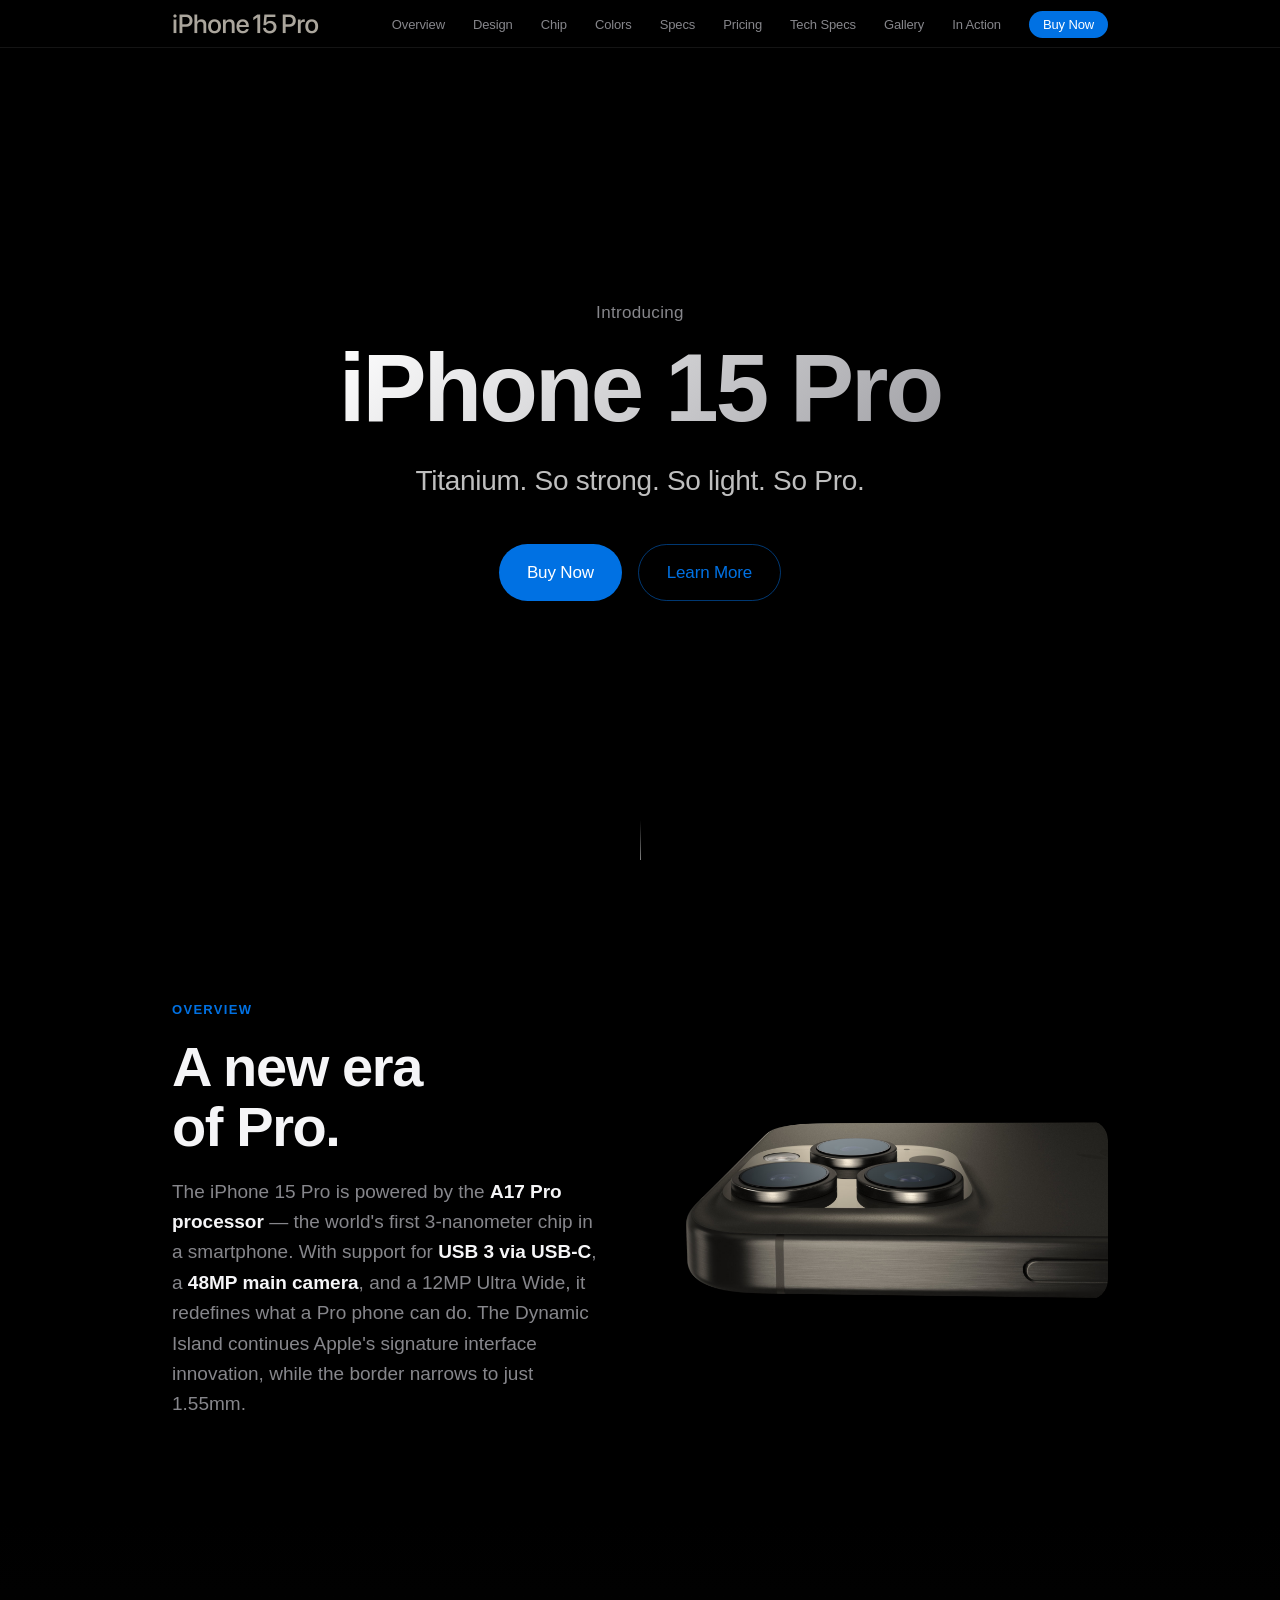
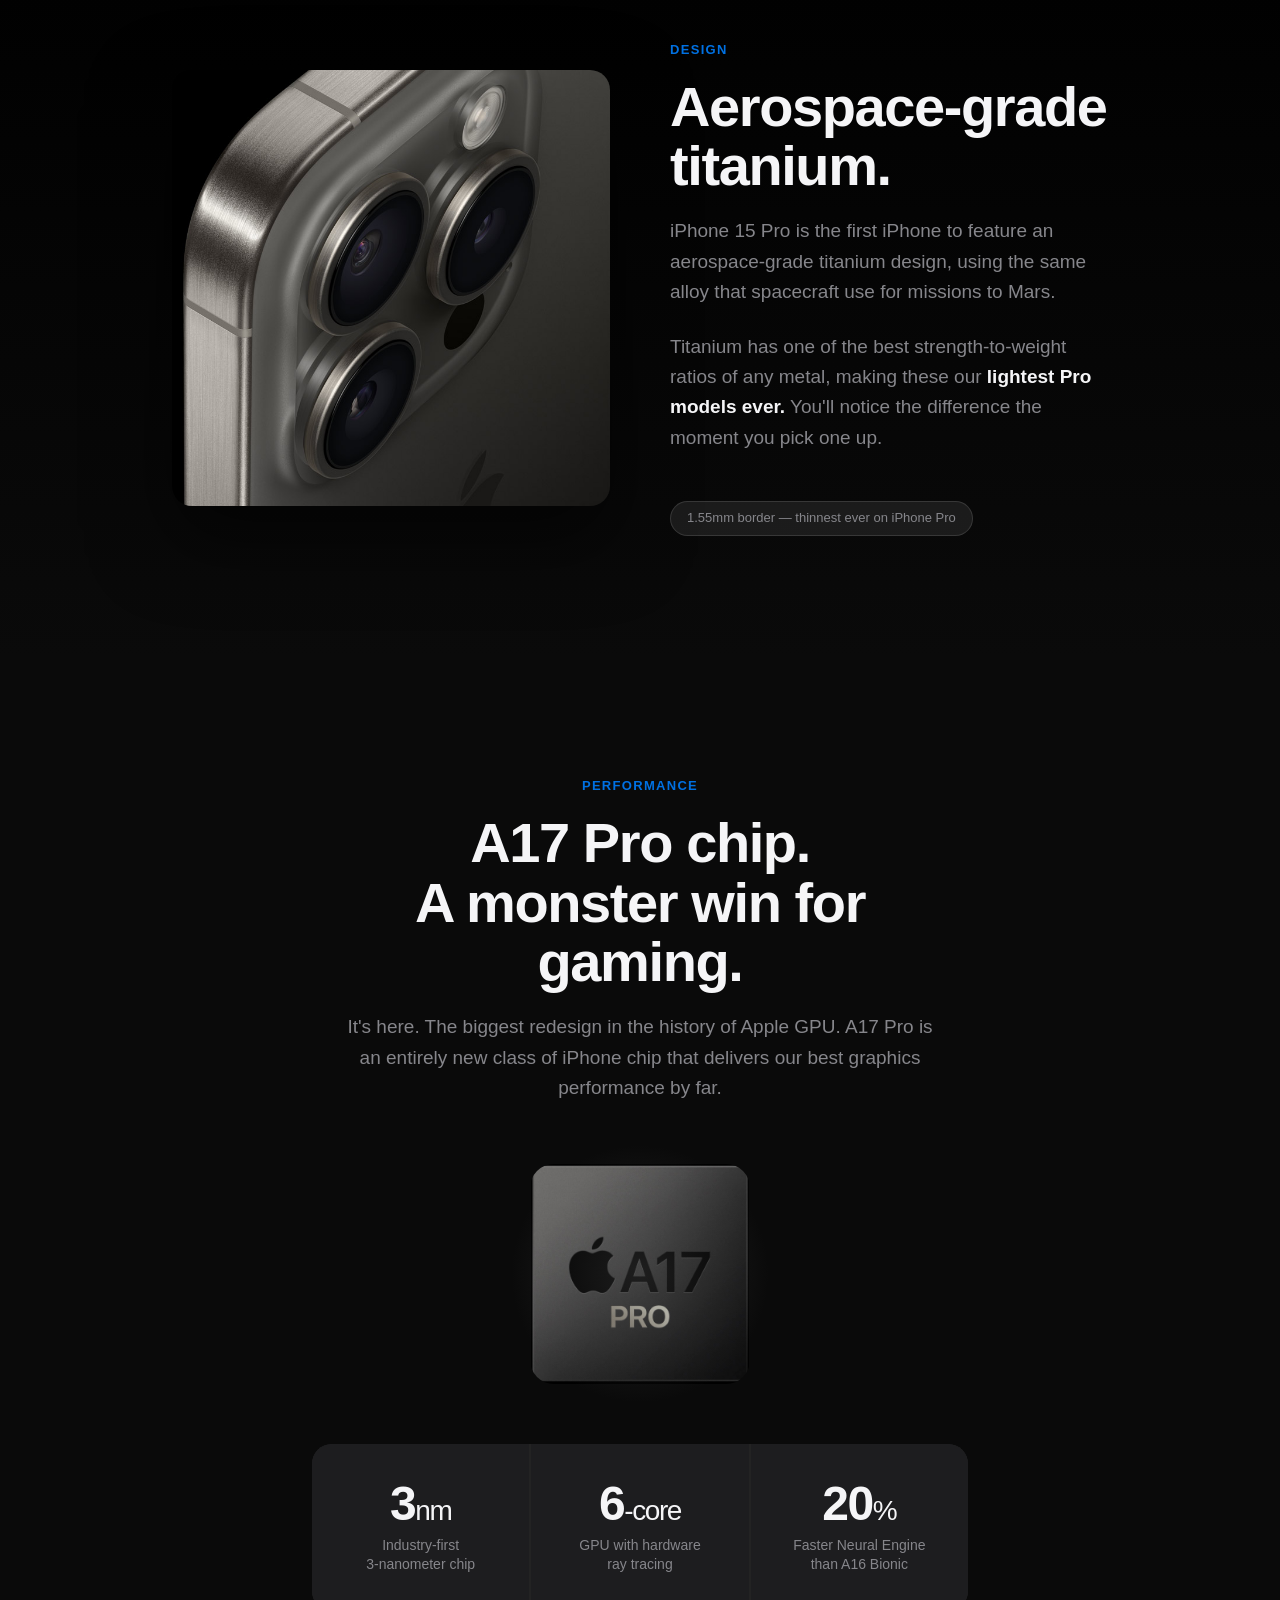
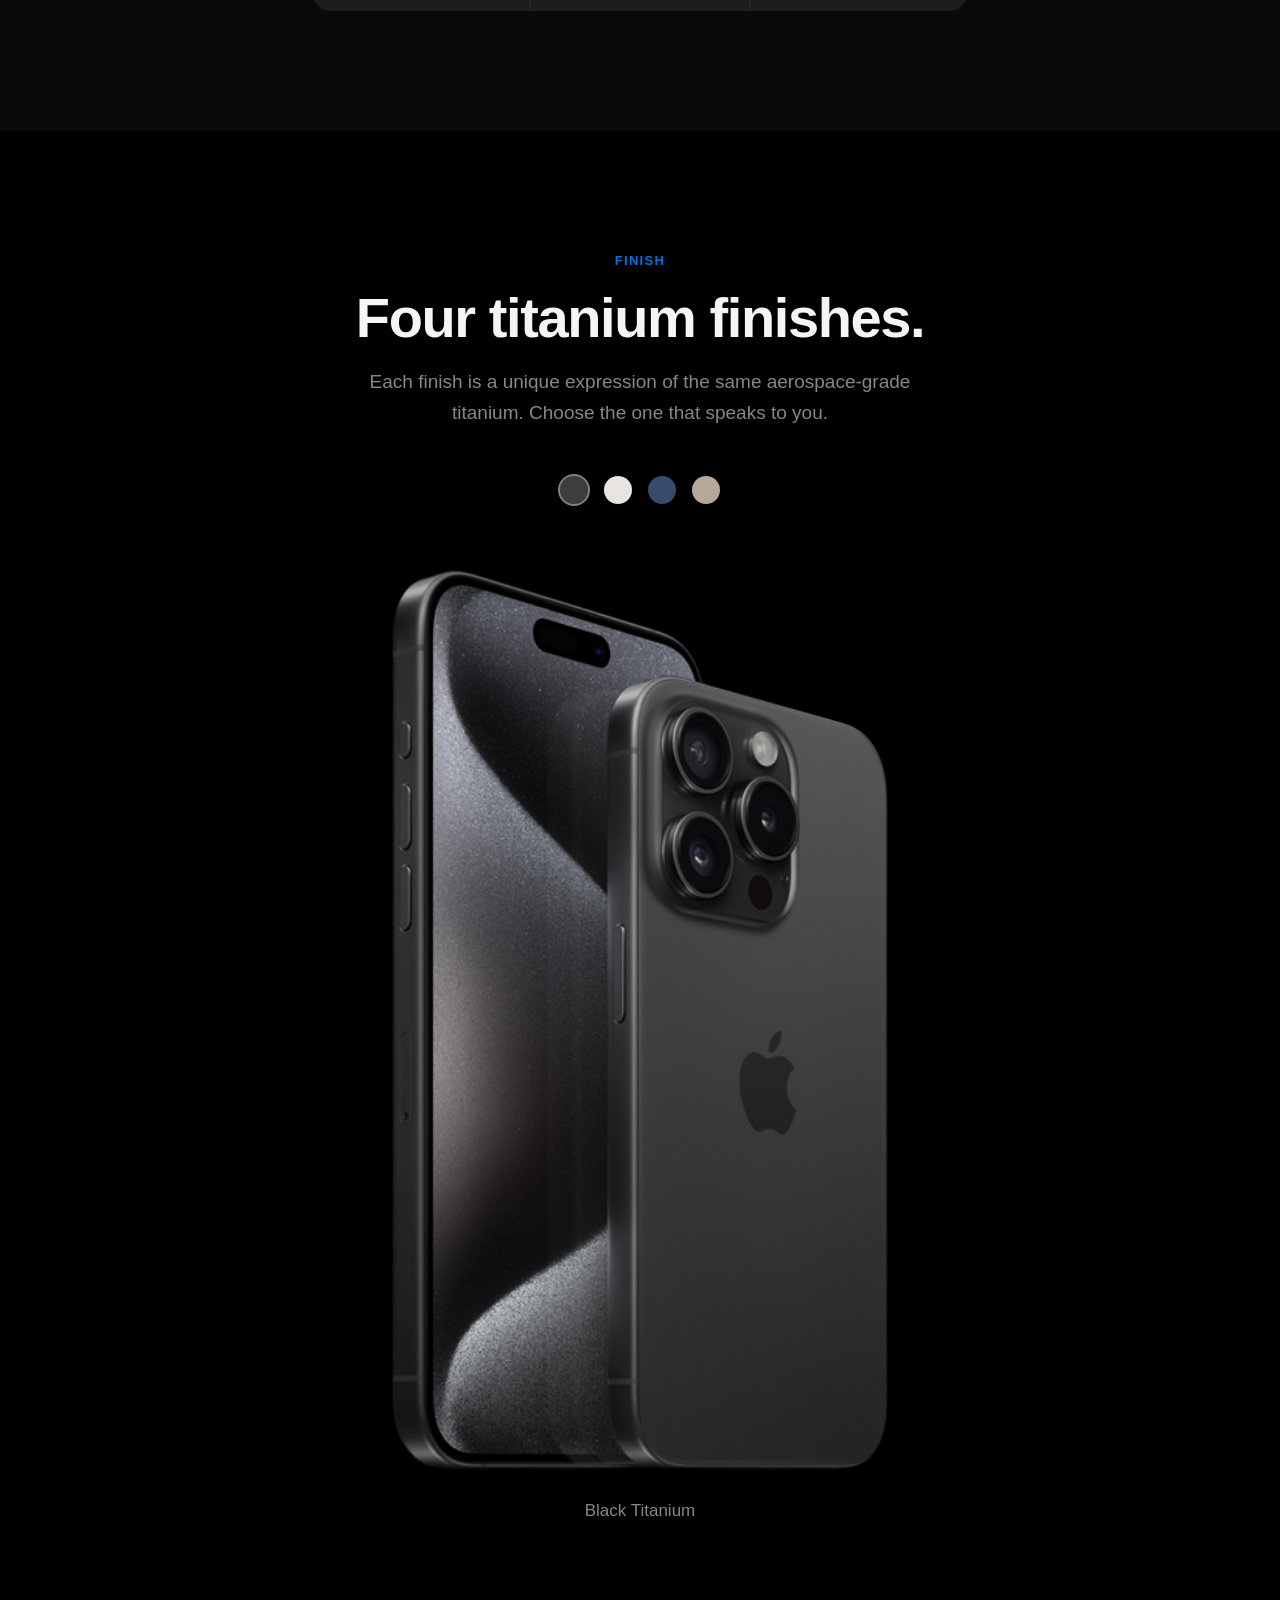
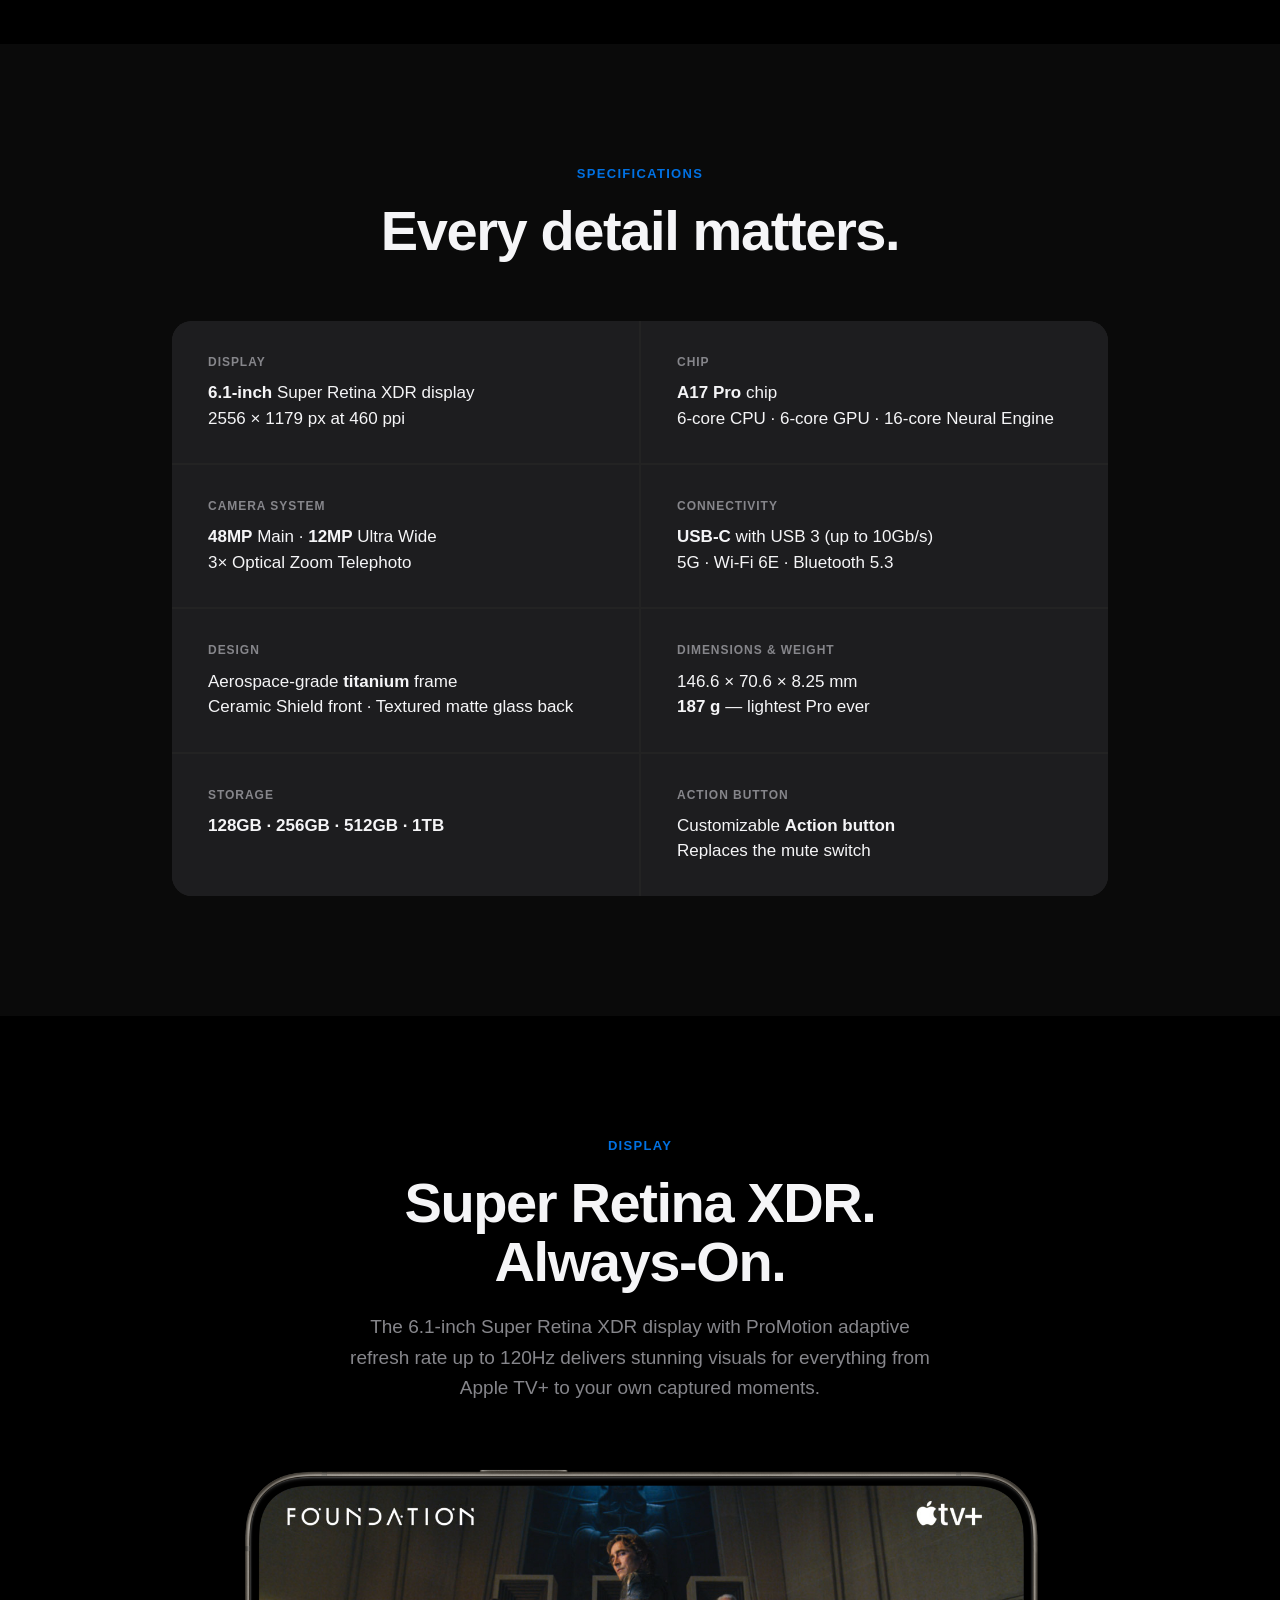
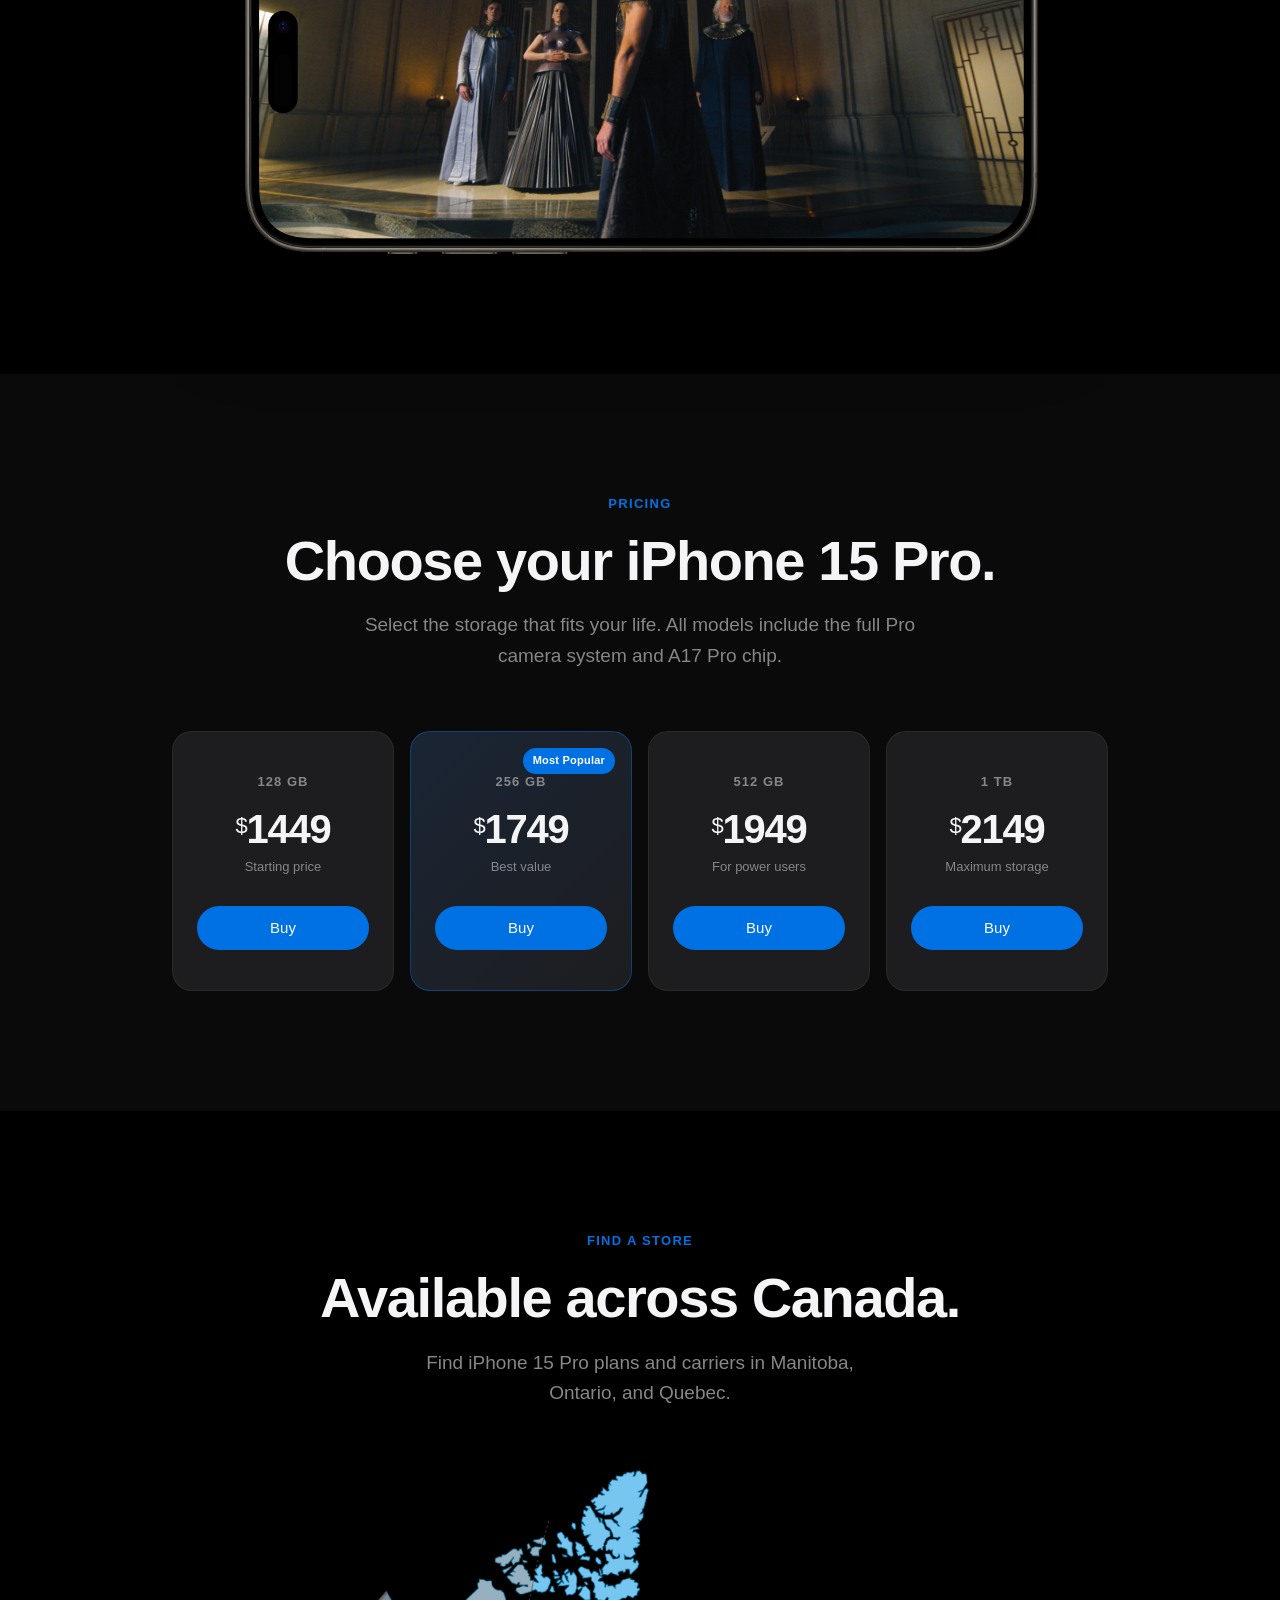
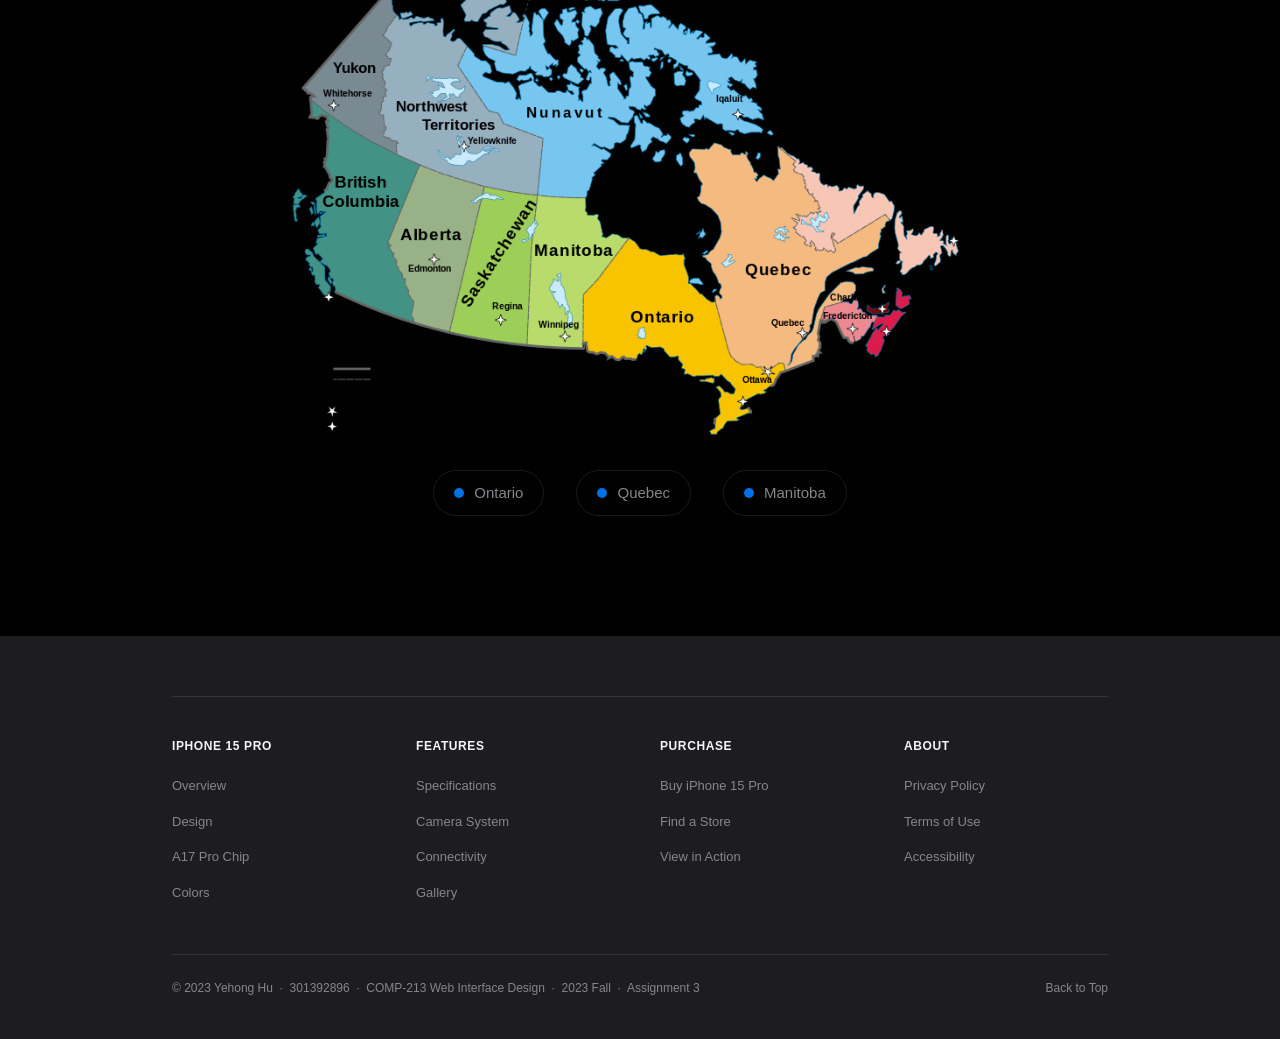
==== commit ed9175d2: "revert: restore original iPhone portfolio" ====
--- a/index.html
+++ b/index.html
@@ -1,95 +1,1359 @@
-<!doctype html>
+<!DOCTYPE html>
 <html lang="en">
 <head>
-  <meta charset="UTF-8">
-  <meta name="viewport" content="width=device-width, initial-scale=1.0">
-  <meta name="description" content="Signal / Object — an independent product-interface study using iPhone 15 Pro material, motion, and interface evidence.">
-  <title>Signal / Object — iPhone 15 Pro Study</title>
-  <link rel="stylesheet" href="style.css">
+    <meta charset="UTF-8">
+    <meta name="viewport" content="width=device-width, initial-scale=1.0">
+    <title>iPhone 15 Pro — Apple</title>
+    <style>
+        /* ===== CSS Reset & Base ===== */
+        *, *::before, *::after {
+            box-sizing: border-box;
+            margin: 0;
+            padding: 0;
+        }
+
+        :root {
+            --font-apple: -apple-system, BlinkMacSystemFont, "SF Pro Display", "SF Pro Text", "Helvetica Neue", Arial, sans-serif;
+            --color-bg: #000000;
+            --color-text: #f5f5f7;
+            --color-text-secondary: #86868b;
+            --color-accent: #0071e3;
+            --color-accent-hover: #0077ed;
+            --color-divider: rgba(255,255,255,0.1);
+            --color-card-bg: #1d1d1f;
+            --color-nav-bg: rgba(0,0,0,0.72);
+            --max-width: 980px;
+            --section-padding: 120px 0;
+        }
+
+        html {
+            scroll-behavior: smooth;
+        }
+
+        body {
+            font-family: var(--font-apple);
+            background-color: var(--color-bg);
+            color: var(--color-text);
+            line-height: 1.6;
+            overflow-x: hidden;
+        }
+
+        /* ===== Navigation ===== */
+        .nav {
+            position: fixed;
+            top: 0;
+            left: 0;
+            right: 0;
+            z-index: 9999;
+            height: 48px;
+            background: var(--color-nav-bg);
+            backdrop-filter: saturate(180%) blur(20px);
+            -webkit-backdrop-filter: saturate(180%) blur(20px);
+            border-bottom: 1px solid rgba(255,255,255,0.08);
+            display: flex;
+            align-items: center;
+            justify-content: center;
+            transition: background 0.3s ease;
+        }
+
+        .nav-inner {
+            width: 100%;
+            max-width: var(--max-width);
+            padding: 0 22px;
+            display: flex;
+            align-items: center;
+            justify-content: space-between;
+        }
+
+        .nav-logo {
+            display: flex;
+            align-items: center;
+        }
+
+        .nav-logo img {
+            height: 22px;
+            width: auto;
+            opacity: 0.9;
+        }
+
+        .nav-links {
+            display: flex;
+            align-items: center;
+            gap: 28px;
+            list-style: none;
+        }
+
+        .nav-links a {
+            color: var(--color-text-secondary);
+            text-decoration: none;
+            font-size: 13px;
+            letter-spacing: -0.01em;
+            transition: color 0.2s ease;
+        }
+
+        .nav-links a:hover {
+            color: var(--color-text);
+        }
+
+        .nav-cta {
+            background: var(--color-accent);
+            color: white !important;
+            padding: 6px 14px;
+            border-radius: 980px;
+            font-size: 13px !important;
+            transition: background 0.2s ease !important;
+        }
+
+        .nav-cta:hover {
+            background: var(--color-accent-hover) !important;
+            color: white !important;
+        }
+
+        /* ===== Hero Section ===== */
+        .hero {
+            position: relative;
+            min-height: 100vh;
+            display: flex;
+            flex-direction: column;
+            align-items: center;
+            justify-content: center;
+            overflow: hidden;
+            background: #000;
+        }
+
+        .hero-video {
+            position: absolute;
+            inset: 0;
+            width: 100%;
+            height: 100%;
+            object-fit: cover;
+            opacity: 0.85;
+        }
+
+        .hero-overlay {
+            position: absolute;
+            inset: 0;
+            background: linear-gradient(to bottom, rgba(0,0,0,0.2) 0%, rgba(0,0,0,0) 40%, rgba(0,0,0,0.6) 100%);
+        }
+
+        .hero-content {
+            position: relative;
+            z-index: 2;
+            text-align: center;
+            padding: 0 22px;
+        }
+
+        .hero-eyebrow {
+            font-size: 17px;
+            font-weight: 400;
+            color: var(--color-text-secondary);
+            letter-spacing: 0.02em;
+            margin-bottom: 12px;
+            opacity: 0;
+            transform: translateY(20px);
+            animation: fadeUp 0.8s ease 0.3s forwards;
+        }
+
+        .hero-title {
+            font-size: clamp(52px, 8vw, 96px);
+            font-weight: 700;
+            letter-spacing: -0.03em;
+            line-height: 1.05;
+            margin-bottom: 20px;
+            background: linear-gradient(135deg, #fff 0%, #a0a0a5 100%);
+            -webkit-background-clip: text;
+            -webkit-text-fill-color: transparent;
+            background-clip: text;
+            opacity: 0;
+            transform: translateY(20px);
+            animation: fadeUp 0.8s ease 0.5s forwards;
+        }
+
+        .hero-subtitle {
+            font-size: clamp(19px, 2.5vw, 28px);
+            font-weight: 300;
+            color: rgba(255,255,255,0.75);
+            letter-spacing: -0.01em;
+            margin-bottom: 40px;
+            opacity: 0;
+            transform: translateY(20px);
+            animation: fadeUp 0.8s ease 0.7s forwards;
+        }
+
+        .hero-actions {
+            display: flex;
+            gap: 16px;
+            justify-content: center;
+            flex-wrap: wrap;
+            opacity: 0;
+            transform: translateY(20px);
+            animation: fadeUp 0.8s ease 0.9s forwards;
+        }
+
+        .btn-primary {
+            display: inline-flex;
+            align-items: center;
+            background: var(--color-accent);
+            color: white;
+            text-decoration: none;
+            padding: 14px 28px;
+            border-radius: 980px;
+            font-size: 17px;
+            font-weight: 400;
+            letter-spacing: -0.01em;
+            transition: background 0.2s ease, transform 0.2s ease;
+        }
+
+        .btn-primary:hover {
+            background: var(--color-accent-hover);
+            transform: scale(1.02);
+        }
+
+        .btn-secondary {
+            display: inline-flex;
+            align-items: center;
+            background: transparent;
+            color: var(--color-accent);
+            text-decoration: none;
+            padding: 14px 28px;
+            border-radius: 980px;
+            font-size: 17px;
+            font-weight: 400;
+            letter-spacing: -0.01em;
+            border: 1px solid rgba(0,113,227,0.5);
+            transition: background 0.2s ease, border-color 0.2s ease, transform 0.2s ease;
+        }
+
+        .btn-secondary:hover {
+            background: rgba(0,113,227,0.1);
+            border-color: var(--color-accent);
+            transform: scale(1.02);
+        }
+
+        .hero-scroll-hint {
+            position: absolute;
+            bottom: 40px;
+            left: 50%;
+            transform: translateX(-50%);
+            z-index: 2;
+            display: flex;
+            flex-direction: column;
+            align-items: center;
+            gap: 8px;
+            opacity: 0;
+            animation: fadeIn 1s ease 1.5s forwards;
+        }
+
+        .scroll-line {
+            width: 1px;
+            height: 40px;
+            background: linear-gradient(to bottom, transparent, rgba(255,255,255,0.5));
+            animation: scrollPulse 2s ease infinite;
+        }
+
+        /* ===== Section Base ===== */
+        section {
+            padding: var(--section-padding);
+        }
+
+        .container {
+            max-width: var(--max-width);
+            margin: 0 auto;
+            padding: 0 22px;
+        }
+
+        .section-eyebrow {
+            font-size: 13px;
+            font-weight: 600;
+            letter-spacing: 0.1em;
+            text-transform: uppercase;
+            color: var(--color-accent);
+            margin-bottom: 16px;
+        }
+
+        .section-title {
+            font-size: clamp(36px, 5vw, 56px);
+            font-weight: 700;
+            letter-spacing: -0.025em;
+            line-height: 1.07;
+            color: var(--color-text);
+            margin-bottom: 20px;
+        }
+
+        .section-body {
+            font-size: 19px;
+            font-weight: 300;
+            line-height: 1.6;
+            color: var(--color-text-secondary);
+            max-width: 600px;
+        }
+
+        /* ===== Intro Section ===== */
+        .intro {
+            background: #000;
+            padding: 100px 0;
+        }
+
+        .intro-grid {
+            display: grid;
+            grid-template-columns: 1fr 1fr;
+            gap: 80px;
+            align-items: center;
+        }
+
+        .intro-text .section-body {
+            max-width: 100%;
+        }
+
+        .intro-image {
+            position: relative;
+            border-radius: 20px;
+            overflow: hidden;
+        }
+
+        .intro-image img {
+            width: 100%;
+            height: auto;
+            display: block;
+            border-radius: 20px;
+            transition: transform 0.6s ease;
+        }
+
+        .intro-image:hover img {
+            transform: scale(1.03);
+        }
+
+        /* ===== Titanium Section ===== */
+        .titanium {
+            background: linear-gradient(180deg, #000 0%, #0a0a0a 100%);
+        }
+
+        .titanium-layout {
+            display: grid;
+            grid-template-columns: 1fr 1fr;
+            gap: 60px;
+            align-items: center;
+        }
+
+        .titanium-image {
+            border-radius: 20px;
+            overflow: hidden;
+            box-shadow: 0 30px 80px rgba(0,0,0,0.6);
+        }
+
+        .titanium-image img {
+            width: 100%;
+            height: auto;
+            display: block;
+            transition: transform 0.6s ease;
+        }
+
+        .titanium-image:hover img {
+            transform: scale(1.03);
+        }
+
+        .titanium-text .section-body {
+            max-width: 100%;
+            margin-bottom: 24px;
+        }
+
+        .titanium-text p + p {
+            margin-top: 16px;
+        }
+
+        .highlight-tag {
+            display: inline-block;
+            background: rgba(255,255,255,0.08);
+            border: 1px solid rgba(255,255,255,0.12);
+            border-radius: 980px;
+            padding: 6px 16px;
+            font-size: 13px;
+            color: var(--color-text-secondary);
+            margin-top: 24px;
+        }
+
+        /* ===== Chip Section ===== */
+        .chip-section {
+            background: #0a0a0a;
+            text-align: center;
+        }
+
+        .chip-section .container {
+            max-width: 700px;
+        }
+
+        .chip-image-wrap {
+            margin: 60px auto;
+            width: 220px;
+            height: 220px;
+            position: relative;
+        }
+
+        .chip-image-wrap img {
+            width: 100%;
+            height: 100%;
+            object-fit: contain;
+            border-radius: 24px;
+        }
+
+        .chip-glow {
+            position: absolute;
+            inset: -20px;
+            background: radial-gradient(ellipse, rgba(100,100,100,0.3) 0%, transparent 70%);
+            border-radius: 50%;
+            animation: chipGlow 3s ease infinite alternate;
+        }
+
+        .chip-stats {
+            display: grid;
+            grid-template-columns: repeat(3, 1fr);
+            gap: 2px;
+            margin-top: 60px;
+            border-radius: 20px;
+            overflow: hidden;
+            background: var(--color-divider);
+        }
+
+        .chip-stat {
+            background: var(--color-card-bg);
+            padding: 36px 24px;
+            text-align: center;
+        }
+
+        .chip-stat-number {
+            font-size: 48px;
+            font-weight: 700;
+            letter-spacing: -0.03em;
+            color: var(--color-text);
+            line-height: 1;
+            margin-bottom: 8px;
+        }
+
+        .chip-stat-number span {
+            font-size: 28px;
+            font-weight: 400;
+        }
+
+        .chip-stat-label {
+            font-size: 14px;
+            color: var(--color-text-secondary);
+            line-height: 1.4;
+        }
+
+        /* ===== Colors Section ===== */
+        .colors-section {
+            background: #000;
+            text-align: center;
+        }
+
+        .color-picker {
+            display: flex;
+            justify-content: center;
+            gap: 16px;
+            margin: 48px 0 60px;
+            flex-wrap: wrap;
+        }
+
+        .color-btn {
+            width: 28px;
+            height: 28px;
+            border-radius: 50%;
+            border: 2px solid transparent;
+            cursor: pointer;
+            transition: transform 0.2s ease, border-color 0.2s ease;
+            position: relative;
+        }
+
+        .color-btn::after {
+            content: '';
+            position: absolute;
+            inset: -4px;
+            border-radius: 50%;
+            border: 2px solid transparent;
+            transition: border-color 0.2s ease;
+        }
+
+        .color-btn.active::after,
+        .color-btn:hover::after {
+            border-color: rgba(255,255,255,0.5);
+        }
+
+        .color-btn:hover {
+            transform: scale(1.15);
+        }
+
+        .color-btn[data-color="black"] { background: #3d3d3d; }
+        .color-btn[data-color="white"] { background: #e8e4df; }
+        .color-btn[data-color="blue"] { background: #394b6b; }
+        .color-btn[data-color="natural"] { background: #b5a898; }
+
+        .color-display {
+            position: relative;
+            max-width: 500px;
+            margin: 0 auto;
+        }
+
+        .color-image {
+            width: 100%;
+            height: auto;
+            display: none;
+            animation: colorFade 0.4s ease;
+        }
+
+        .color-image.active {
+            display: block;
+        }
+
+        .color-name {
+            font-size: 17px;
+            color: var(--color-text-secondary);
+            margin-top: 24px;
+            transition: opacity 0.3s ease;
+        }
+
+        /* ===== Specs Section ===== */
+        .specs-section {
+            background: #0a0a0a;
+        }
+
+        .specs-header {
+            text-align: center;
+            margin-bottom: 60px;
+        }
+
+        .specs-grid {
+            display: grid;
+            grid-template-columns: repeat(2, 1fr);
+            gap: 2px;
+            border-radius: 20px;
+            overflow: hidden;
+            background: var(--color-divider);
+        }
+
+        .spec-item {
+            background: var(--color-card-bg);
+            padding: 32px 36px;
+            transition: background 0.2s ease;
+        }
+
+        .spec-item:hover {
+            background: #252527;
+        }
+
+        .spec-label {
+            font-size: 12px;
+            font-weight: 600;
+            letter-spacing: 0.08em;
+            text-transform: uppercase;
+            color: var(--color-text-secondary);
+            margin-bottom: 8px;
+        }
+
+        .spec-value {
+            font-size: 17px;
+            font-weight: 400;
+            color: var(--color-text);
+            line-height: 1.5;
+        }
+
+        .spec-value strong {
+            font-weight: 600;
+        }
+
+        /* ===== Display Section ===== */
+        .display-section {
+            background: #000;
+            text-align: center;
+        }
+
+        .display-image-wrap {
+            margin: 60px auto 0;
+            max-width: 800px;
+            border-radius: 20px;
+            overflow: hidden;
+            box-shadow: 0 40px 100px rgba(0,0,0,0.8);
+        }
+
+        .display-image-wrap img {
+            width: 100%;
+            height: auto;
+            display: block;
+        }
+
+        /* ===== Pricing Section ===== */
+        .pricing-section {
+            background: #0a0a0a;
+            text-align: center;
+        }
+
+        .pricing-cards {
+            display: grid;
+            grid-template-columns: repeat(4, 1fr);
+            gap: 16px;
+            margin-top: 60px;
+        }
+
+        .pricing-card {
+            background: var(--color-card-bg);
+            border-radius: 20px;
+            padding: 40px 24px;
+            border: 1px solid rgba(255,255,255,0.06);
+            transition: transform 0.3s ease, border-color 0.3s ease, box-shadow 0.3s ease;
+            cursor: pointer;
+            position: relative;
+            overflow: hidden;
+        }
+
+        .pricing-card::before {
+            content: '';
+            position: absolute;
+            inset: 0;
+            background: linear-gradient(135deg, rgba(255,255,255,0.03) 0%, transparent 100%);
+            opacity: 0;
+            transition: opacity 0.3s ease;
+        }
+
+        .pricing-card:hover {
+            transform: translateY(-6px);
+            border-color: rgba(255,255,255,0.15);
+            box-shadow: 0 20px 60px rgba(0,0,0,0.5);
+        }
+
+        .pricing-card:hover::before {
+            opacity: 1;
+        }
+
+        .pricing-card.featured {
+            border-color: rgba(0,113,227,0.4);
+            background: linear-gradient(135deg, #1a2535 0%, #1d1d1f 100%);
+        }
+
+        .pricing-card.featured::after {
+            content: 'Most Popular';
+            position: absolute;
+            top: 16px;
+            right: 16px;
+            background: var(--color-accent);
+            color: white;
+            font-size: 11px;
+            font-weight: 600;
+            padding: 4px 10px;
+            border-radius: 980px;
+            letter-spacing: 0.02em;
+        }
+
+        .pricing-storage {
+            font-size: 13px;
+            font-weight: 600;
+            letter-spacing: 0.08em;
+            text-transform: uppercase;
+            color: var(--color-text-secondary);
+            margin-bottom: 16px;
+        }
+
+        .pricing-price {
+            font-size: 40px;
+            font-weight: 700;
+            letter-spacing: -0.03em;
+            color: var(--color-text);
+            line-height: 1;
+            margin-bottom: 8px;
+        }
+
+        .pricing-price sup {
+            font-size: 22px;
+            font-weight: 400;
+            vertical-align: top;
+            margin-top: 6px;
+            display: inline-block;
+        }
+
+        .pricing-note {
+            font-size: 13px;
+            color: var(--color-text-secondary);
+            margin-bottom: 28px;
+        }
+
+        .pricing-btn {
+            display: block;
+            background: var(--color-accent);
+            color: white;
+            text-decoration: none;
+            padding: 10px 20px;
+            border-radius: 980px;
+            font-size: 15px;
+            font-weight: 400;
+            transition: background 0.2s ease;
+        }
+
+        .pricing-btn:hover {
+            background: var(--color-accent-hover);
+        }
+
+        /* ===== Map Section ===== */
+        .map-section {
+            background: #000;
+        }
+
+        .map-header {
+            text-align: center;
+            margin-bottom: 60px;
+        }
+
+        .map-container {
+            position: relative;
+            max-width: 700px;
+            margin: 0 auto;
+            border-radius: 20px;
+            overflow: hidden;
+        }
+
+        .map-container img {
+            width: 100%;
+            height: auto;
+            display: block;
+        }
+
+        .map-legend {
+            display: flex;
+            justify-content: center;
+            gap: 32px;
+            margin-top: 32px;
+            flex-wrap: wrap;
+        }
+
+        .map-legend-item {
+            display: flex;
+            align-items: center;
+            gap: 10px;
+            font-size: 15px;
+            color: var(--color-text-secondary);
+            text-decoration: none;
+            padding: 10px 20px;
+            border-radius: 980px;
+            border: 1px solid rgba(255,255,255,0.1);
+            transition: background 0.2s ease, border-color 0.2s ease, color 0.2s ease;
+        }
+
+        .map-legend-item:hover {
+            background: rgba(255,255,255,0.05);
+            border-color: rgba(255,255,255,0.2);
+            color: var(--color-text);
+        }
+
+        .map-dot {
+            width: 10px;
+            height: 10px;
+            border-radius: 50%;
+            background: var(--color-accent);
+            flex-shrink: 0;
+        }
+
+        /* ===== Gallery Section ===== */
+        .gallery-section {
+            background: #0a0a0a;
+            text-align: center;
+        }
+
+        .gallery-grid {
+            display: grid;
+            grid-template-columns: repeat(2, 1fr);
+            gap: 16px;
+            margin-top: 60px;
+        }
+
+        .gallery-item {
+            border-radius: 20px;
+            overflow: hidden;
+            cursor: pointer;
+            position: relative;
+        }
+
+        .gallery-item img {
+            width: 100%;
+            height: 100%;
+            object-fit: cover;
+            display: block;
+            transition: transform 0.5s ease;
+        }
+
+        .gallery-item:hover img {
+            transform: scale(1.04);
+        }
+
+        .gallery-item.wide {
+            grid-column: span 2;
+        }
+
+        .gallery-item.wide img {
+            height: 380px;
+        }
+
+        .gallery-item:not(.wide) img {
+            height: 300px;
+        }
+
+        /* ===== Footer ===== */
+        .footer {
+            background: #1d1d1f;
+            padding: 60px 0 40px;
+        }
+
+        .footer-inner {
+            max-width: var(--max-width);
+            margin: 0 auto;
+            padding: 0 22px;
+        }
+
+        .footer-divider {
+            height: 1px;
+            background: var(--color-divider);
+            margin-bottom: 40px;
+        }
+
+        .footer-top {
+            display: grid;
+            grid-template-columns: repeat(4, 1fr);
+            gap: 40px;
+            margin-bottom: 40px;
+        }
+
+        .footer-col-title {
+            font-size: 12px;
+            font-weight: 600;
+            letter-spacing: 0.05em;
+            text-transform: uppercase;
+            color: var(--color-text);
+            margin-bottom: 16px;
+        }
+
+        .footer-col ul {
+            list-style: none;
+        }
+
+        .footer-col ul li {
+            margin-bottom: 10px;
+        }
+
+        .footer-col ul li a {
+            font-size: 13px;
+            color: var(--color-text-secondary);
+            text-decoration: none;
+            transition: color 0.2s ease;
+        }
+
+        .footer-col ul li a:hover {
+            color: var(--color-text);
+        }
+
+        .footer-bottom {
+            border-top: 1px solid var(--color-divider);
+            padding-top: 24px;
+            display: flex;
+            justify-content: space-between;
+            align-items: center;
+            flex-wrap: wrap;
+            gap: 12px;
+        }
+
+        .footer-copy {
+            font-size: 12px;
+            color: var(--color-text-secondary);
+        }
+
+        .footer-links {
+            display: flex;
+            gap: 20px;
+        }
+
+        .footer-links a {
+            font-size: 12px;
+            color: var(--color-text-secondary);
+            text-decoration: none;
+            transition: color 0.2s ease;
+        }
+
+        .footer-links a:hover {
+            color: var(--color-text);
+        }
+
+        /* ===== Scroll Animations ===== */
+        .fade-up {
+            opacity: 0;
+            transform: translateY(40px);
+            transition: opacity 0.7s ease, transform 0.7s ease;
+        }
+
+        .fade-up.visible {
+            opacity: 1;
+            transform: translateY(0);
+        }
+
+        .fade-in {
+            opacity: 0;
+            transition: opacity 0.7s ease;
+        }
+
+        .fade-in.visible {
+            opacity: 1;
+        }
+
+        .stagger-1 { transition-delay: 0.1s; }
+        .stagger-2 { transition-delay: 0.2s; }
+        .stagger-3 { transition-delay: 0.3s; }
+        .stagger-4 { transition-delay: 0.4s; }
+
+        /* ===== Keyframes ===== */
+        @keyframes fadeUp {
+            to {
+                opacity: 1;
+                transform: translateY(0);
+            }
+        }
+
+        @keyframes fadeIn {
+            to { opacity: 1; }
+        }
+
+        @keyframes scrollPulse {
+            0%, 100% { opacity: 0.4; transform: scaleY(1); }
+            50% { opacity: 1; transform: scaleY(1.2); }
+        }
+
+        @keyframes chipGlow {
+            from { opacity: 0.4; transform: scale(0.95); }
+            to { opacity: 0.8; transform: scale(1.05); }
+        }
+
+        @keyframes colorFade {
+            from { opacity: 0; transform: scale(0.97); }
+            to { opacity: 1; transform: scale(1); }
+        }
+
+        /* ===== Responsive ===== */
+        @media (max-width: 768px) {
+            :root {
+                --section-padding: 80px 0;
+            }
+
+            .nav-links {
+                display: none;
+            }
+
+            .intro-grid,
+            .titanium-layout {
+                grid-template-columns: 1fr;
+                gap: 40px;
+            }
+
+            .titanium-layout .titanium-image {
+                order: -1;
+            }
+
+            .chip-stats {
+                grid-template-columns: 1fr;
+            }
+
+            .specs-grid {
+                grid-template-columns: 1fr;
+            }
+
+            .pricing-cards {
+                grid-template-columns: repeat(2, 1fr);
+            }
+
+            .gallery-grid {
+                grid-template-columns: 1fr;
+            }
+
+            .gallery-item.wide {
+                grid-column: span 1;
+            }
+
+            .gallery-item.wide img {
+                height: 240px;
+            }
+
+            .footer-top {
+                grid-template-columns: repeat(2, 1fr);
+            }
+
+            .footer-bottom {
+                flex-direction: column;
+                align-items: flex-start;
+            }
+        }
+
+        @media (max-width: 480px) {
+            .pricing-cards {
+                grid-template-columns: 1fr;
+            }
+
+            .footer-top {
+                grid-template-columns: 1fr;
+            }
+        }
+    </style>
 </head>
 <body>
-  <div class="progress-rail" aria-hidden="true"><span></span></div>
-  <header class="site-header">
-    <div class="nav-shell">
-      <a class="wordmark" href="index.html" aria-label="Signal Object home"><span class="wordmark-orb" aria-hidden="true"></span><span>Signal / Object <small>15 Pro study</small></span></a>
-      <button class="nav-toggle" type="button" aria-label="Open navigation" aria-expanded="false"><span></span><span></span></button>
-      <nav class="main-nav" aria-label="Primary navigation">
-        <a href="index.html" aria-current="page">Object index</a>
-        <a href="specs.html">Specimen sheet</a>
-        <a href="gallery.html">Motion archive</a>
-        <a href="picture.html">Context</a>
-      </nav>
-      <span class="nav-status"><i></i>Study active</span>
-    </div>
-  </header>
-
-  <main class="page">
-    <section class="hero" id="top">
-      <video class="hero-video" src="iPhone 15 Pro.mp4" autoplay muted loop playsinline poster="image3.png"></video>
-      <div class="hero-shade"></div><div class="hero-grid"></div>
-      <div class="hero-content" data-reveal>
-        <div class="hero-kicker"><b></b>Independent product-interface study / 2026</div>
-        <h1 class="hero-title">Signal<br><em>/</em> Object</h1>
-        <p class="hero-deck">An interaction study of material, performance, and interface states through the original iPhone 15 Pro project assets.</p>
-        <div class="hero-meta"><span>04 modules</span><span>Local media evidence</span><span>Scroll to inspect</span></div>
-      </div>
-      <div class="hero-orbit" aria-hidden="true"><div class="object-plane" data-object-plane><img src="image5.png" alt=""><i class="object-dot one"></i><i class="object-dot two"></i><i class="object-dot three"></i></div></div>
-      <span class="hero-scroll">Observe / 01</span>
+
+    <!-- Navigation -->
+    <nav class="nav" id="mainNav">
+        <div class="nav-inner">
+            <div class="nav-logo">
+                <img src="15 pro logo.png" alt="iPhone 15 Pro">
+            </div>
+            <ul class="nav-links">
+                <li><a href="#overview">Overview</a></li>
+                <li><a href="#titanium">Design</a></li>
+                <li><a href="#chip">Chip</a></li>
+                <li><a href="#colors">Colors</a></li>
+                <li><a href="#specs">Specs</a></li>
+                <li><a href="#pricing">Pricing</a></li>
+                <li><a href="specs.html">Tech Specs</a></li>
+                <li><a href="gallery.html">Gallery</a></li>
+                <li><a href="picture.html">In Action</a></li>
+                <li><a href="#pricing" class="nav-cta">Buy Now</a></li>
+            </ul>
+        </div>
+    </nav>
+
+    <!-- Hero -->
+    <section class="hero">
+        <video class="hero-video" src="iPhone 15 Pro.mp4" autoplay muted loop playsinline></video>
+        <div class="hero-overlay"></div>
+        <div class="hero-content">
+            <p class="hero-eyebrow">Introducing</p>
+            <h1 class="hero-title">iPhone 15 Pro</h1>
+            <p class="hero-subtitle">Titanium. So strong. So light. So Pro.</p>
+            <div class="hero-actions">
+                <a href="#pricing" class="btn-primary">Buy Now</a>
+                <a href="#overview" class="btn-secondary">Learn More</a>
+            </div>
+        </div>
+        <div class="hero-scroll-hint">
+            <div class="scroll-line"></div>
+        </div>
     </section>
 
-    <section class="section" id="material">
-      <div class="container object-index">
-        <div data-reveal>
-          <p class="section-label">01 / Material response</p>
-          <h2 class="section-title">Built to hold<br>the light.</h2>
-          <p class="section-copy">The original project camera and frame studies are treated as evidence of <strong>edge behavior, optical depth, and material contrast.</strong> This page replaces retail language with a closer read of the object itself.</p>
-          <p class="rule-caption" style="margin-top:42px">Frame registration / 146.6 × 70.6 × 8.25 mm</p>
+    <!-- Overview -->
+    <section class="intro" id="overview">
+        <div class="container">
+            <div class="intro-grid">
+                <div class="intro-text fade-up">
+                    <p class="section-eyebrow">Overview</p>
+                    <h2 class="section-title">A new era of&nbsp;Pro.</h2>
+                    <p class="section-body">The iPhone 15 Pro is powered by the <strong style="color:#f5f5f7">A17 Pro processor</strong> — the world's first 3-nanometer chip in a smartphone. With support for <strong style="color:#f5f5f7">USB 3 via USB-C</strong>, a <strong style="color:#f5f5f7">48MP main camera</strong>, and a 12MP Ultra Wide, it redefines what a Pro phone can do. The Dynamic Island continues Apple's signature interface innovation, while the border narrows to just 1.55mm.</p>
+                </div>
+                <div class="intro-image fade-up stagger-2">
+                    <img src="image3.png" alt="iPhone 15 Pro titanium frame">
+                </div>
+            </div>
         </div>
-        <figure class="material-stage" data-reveal data-delay="1"><img src="image3.png" alt="Close study of the iPhone 15 Pro titanium edge and camera plane"><figcaption class="material-tag"><span>material study / ti-15</span><strong>Titanium<br>edge</strong></figcaption></figure>
-      </div>
     </section>
 
-    <section class="section finish-lab" id="finish">
-      <div class="container">
-        <div class="finish-header" data-reveal>
-          <div><p class="section-label">02 / Finish calibrator</p><h2 class="section-title">Four states.<br>One object.</h2><p class="section-copy">Switch the original finish studies to compare how tone changes an otherwise identical device silhouette.</p></div>
-          <div class="finish-controller" aria-label="Select a titanium finish">
-            <button class="finish-button" style="--finish:#37383d" data-finish="black" aria-label="Select Black Titanium" aria-pressed="true"></button>
-            <button class="finish-button" style="--finish:#e3ded4" data-finish="white" aria-label="Select White Titanium" aria-pressed="false"></button>
-            <button class="finish-button" style="--finish:#4a576d" data-finish="blue" aria-label="Select Blue Titanium" aria-pressed="false"></button>
-            <button class="finish-button" style="--finish:#b1a796" data-finish="natural" aria-label="Select Natural Titanium" aria-pressed="false"></button>
-          </div>
+    <!-- Titanium Design -->
+    <section class="titanium" id="titanium">
+        <div class="container">
+            <div class="titanium-layout">
+                <div class="titanium-image fade-up">
+                    <img src="image.png" alt="iPhone 15 Pro camera system">
+                </div>
+                <div class="titanium-text fade-up stagger-2">
+                    <p class="section-eyebrow">Design</p>
+                    <h2 class="section-title">Aerospace-grade titanium.</h2>
+                    <p class="section-body">iPhone 15 Pro is the first iPhone to feature an aerospace-grade titanium design, using the same alloy that spacecraft use for missions to Mars.</p>
+                    <p class="section-body" style="margin-top:16px">Titanium has one of the best strength-to-weight ratios of any metal, making these our <strong style="color:#f5f5f7">lightest Pro models ever.</strong> You'll notice the difference the moment you pick one up.</p>
+                    <span class="highlight-tag">1.55mm border — thinnest ever on iPhone Pro</span>
+                </div>
+            </div>
         </div>
-        <div class="finish-scene" data-reveal data-delay="1">
-          <img class="finish-image active" data-finish="black" src="image5.png" alt="Black Titanium iPhone 15 Pro">
-          <img class="finish-image" data-finish="white" src="image6.png" alt="White Titanium iPhone 15 Pro">
-          <img class="finish-image" data-finish="blue" src="image7.png" alt="Blue Titanium iPhone 15 Pro">
-          <img class="finish-image" data-finish="natural" src="image9.png" alt="Natural Titanium iPhone 15 Pro">
-          <div class="finish-readout container" data-finish-readout><span>Finish selected / </span>Black titanium / calibrated low-light finish</div>
+    </section>
+
+    <!-- A17 Pro Chip -->
+    <section class="chip-section" id="chip">
+        <div class="container">
+            <div class="fade-up">
+                <p class="section-eyebrow">Performance</p>
+                <h2 class="section-title">A17 Pro chip.<br>A monster win for gaming.</h2>
+                <p class="section-body" style="margin: 0 auto">It's here. The biggest redesign in the history of Apple GPU. A17 Pro is an entirely new class of iPhone chip that delivers our best graphics performance by far.</p>
+            </div>
+            <div class="chip-image-wrap fade-up stagger-1">
+                <div class="chip-glow"></div>
+                <img src="chip.png" alt="A17 Pro chip">
+            </div>
+            <div class="chip-stats fade-up stagger-2">
+                <div class="chip-stat">
+                    <div class="chip-stat-number">3<span>nm</span></div>
+                    <div class="chip-stat-label">Industry-first<br>3-nanometer chip</div>
+                </div>
+                <div class="chip-stat">
+                    <div class="chip-stat-number">6<span>-core</span></div>
+                    <div class="chip-stat-label">GPU with hardware<br>ray tracing</div>
+                </div>
+                <div class="chip-stat">
+                    <div class="chip-stat-number">20<span>%</span></div>
+                    <div class="chip-stat-label">Faster Neural Engine<br>than A16 Bionic</div>
+                </div>
+            </div>
         </div>
-      </div>
     </section>
 
-    <section class="section" id="signal">
-      <div class="container performance-grid">
-        <div class="chip-orb" data-reveal><img src="chip.png" alt="A17 Pro chip visual from the original project"></div>
-        <div data-reveal data-delay="1"><p class="section-label">03 / Performance signal</p><h2 class="section-title">Compute,<br>made visible.</h2><p class="section-copy">The chip is not a sales badge here. It becomes a visual signal: a dense core surrounded by clear, readably separated interface information.</p>
-          <div class="signal-list" style="margin-top:40px">
-            <div class="signal-row"><span class="signal-number">01</span><span class="signal-label">Process node</span><strong class="signal-value">3 nm</strong></div>
-            <div class="signal-row"><span class="signal-number">02</span><span class="signal-label">Graphics architecture</span><strong class="signal-value">6-core</strong></div>
-            <div class="signal-row"><span class="signal-number">03</span><span class="signal-label">Neural Engine delta</span><strong class="signal-value">20%</strong></div>
-          </div>
+    <!-- Colors -->
+    <section class="colors-section" id="colors">
+        <div class="container">
+            <div class="fade-up">
+                <p class="section-eyebrow">Finish</p>
+                <h2 class="section-title">Four titanium finishes.</h2>
+                <p class="section-body" style="margin: 0 auto">Each finish is a unique expression of the same aerospace-grade titanium. Choose the one that speaks to you.</p>
+            </div>
+            <div class="color-picker fade-up stagger-1">
+                <button class="color-btn active" data-color="black" title="Black Titanium" aria-label="Black Titanium"></button>
+                <button class="color-btn" data-color="white" title="White Titanium" aria-label="White Titanium"></button>
+                <button class="color-btn" data-color="blue" title="Blue Titanium" aria-label="Blue Titanium"></button>
+                <button class="color-btn" data-color="natural" title="Natural Titanium" aria-label="Natural Titanium"></button>
+            </div>
+            <div class="color-display fade-up stagger-2">
+                <img class="color-image active" data-color="black" src="image5.png" alt="Black Titanium iPhone 15 Pro">
+                <img class="color-image" data-color="white" src="image6.png" alt="White Titanium iPhone 15 Pro">
+                <img class="color-image" data-color="blue" src="image7.png" alt="Blue Titanium iPhone 15 Pro">
+                <img class="color-image" data-color="natural" src="image9.png" alt="Natural Titanium iPhone 15 Pro">
+                <p class="color-name" id="colorName">Black Titanium</p>
+            </div>
         </div>
-      </div>
     </section>
 
-    <section class="section" id="interface">
-      <div class="container" data-reveal><p class="section-label">04 / Interface evidence</p><h2 class="section-title">A screen is<br>a stage.</h2><p class="section-copy">The original display composition becomes a framed interface plane—an example of hierarchy, content contrast, and immersive horizontal media treatment.</p></div>
-      <div class="container" style="margin-top:58px" data-reveal data-delay="1"><figure class="interface-panel"><img src="screen.png" alt="iPhone display showing a cinematic Foundation scene"><figcaption class="interface-note"><span>Screen study / landscape mode</span><p>Large-format content, contained by a physical edge. The composition lets the device disappear without losing its frame.</p></figcaption></figure></div>
+    <!-- Specs -->
+    <section class="specs-section" id="specs">
+        <div class="container">
+            <div class="specs-header fade-up">
+                <p class="section-eyebrow">Specifications</p>
+                <h2 class="section-title">Every detail matters.</h2>
+            </div>
+            <div class="specs-grid fade-up stagger-1">
+                <div class="spec-item">
+                    <div class="spec-label">Display</div>
+                    <div class="spec-value"><strong>6.1-inch</strong> Super Retina XDR display<br>2556 × 1179 px at 460 ppi</div>
+                </div>
+                <div class="spec-item">
+                    <div class="spec-label">Chip</div>
+                    <div class="spec-value"><strong>A17 Pro</strong> chip<br>6-core CPU · 6-core GPU · 16-core Neural Engine</div>
+                </div>
+                <div class="spec-item">
+                    <div class="spec-label">Camera System</div>
+                    <div class="spec-value"><strong>48MP</strong> Main · <strong>12MP</strong> Ultra Wide<br>3× Optical Zoom Telephoto</div>
+                </div>
+                <div class="spec-item">
+                    <div class="spec-label">Connectivity</div>
+                    <div class="spec-value"><strong>USB-C</strong> with USB 3 (up to 10Gb/s)<br>5G · Wi-Fi 6E · Bluetooth 5.3</div>
+                </div>
+                <div class="spec-item">
+                    <div class="spec-label">Design</div>
+                    <div class="spec-value">Aerospace-grade <strong>titanium</strong> frame<br>Ceramic Shield front · Textured matte glass back</div>
+                </div>
+                <div class="spec-item">
+                    <div class="spec-label">Dimensions & Weight</div>
+                    <div class="spec-value">146.6 × 70.6 × 8.25 mm<br><strong>187 g</strong> — lightest Pro ever</div>
+                </div>
+                <div class="spec-item">
+                    <div class="spec-label">Storage</div>
+                    <div class="spec-value"><strong>128GB · 256GB · 512GB · 1TB</strong></div>
+                </div>
+                <div class="spec-item">
+                    <div class="spec-label">Action Button</div>
+                    <div class="spec-value">Customizable <strong>Action button</strong><br>Replaces the mute switch</div>
+                </div>
+            </div>
+        </div>
     </section>
-  </main>
-
-  <footer class="site-footer"><div class="footer-shell"><div class="footer-top"><h2 class="footer-title">Object study,<br>not a storefront.</h2><p class="footer-note">Signal / Object is an independent portfolio study by Yehong Hu. iPhone imagery and original project media are used here for educational and interface-design demonstration only; this site is not affiliated with Apple.</p></div><div class="footer-bottom"><span>© 2026 Yehong Hu</span><span>Signal / Object / iPhone 15 Pro interface study</span></div></div></footer>
-  <script src="main.js"></script>
+
+    <!-- Display Showcase -->
+    <section class="display-section">
+        <div class="container">
+            <div class="fade-up">
+                <p class="section-eyebrow">Display</p>
+                <h2 class="section-title">Super Retina XDR.<br>Always-On.</h2>
+                <p class="section-body" style="margin: 0 auto">The 6.1-inch Super Retina XDR display with ProMotion adaptive refresh rate up to 120Hz delivers stunning visuals for everything from Apple TV+ to your own captured moments.</p>
+            </div>
+            <div class="display-image-wrap fade-up stagger-1">
+                <img src="screen.png" alt="iPhone 15 Pro display showing Foundation on Apple TV+">
+            </div>
+        </div>
+    </section>
+
+    <!-- Pricing -->
+    <section class="pricing-section" id="pricing">
+        <div class="container">
+            <div class="fade-up">
+                <p class="section-eyebrow">Pricing</p>
+                <h2 class="section-title">Choose your iPhone 15 Pro.</h2>
+                <p class="section-body" style="margin: 0 auto">Select the storage that fits your life. All models include the full Pro camera system and A17 Pro chip.</p>
+            </div>
+            <div class="pricing-cards fade-up stagger-1">
+                <div class="pricing-card">
+                    <div class="pricing-storage">128 GB</div>
+                    <div class="pricing-price"><sup>$</sup>1449</div>
+                    <div class="pricing-note">Starting price</div>
+                    <a href="#" class="pricing-btn">Buy</a>
+                </div>
+                <div class="pricing-card featured">
+                    <div class="pricing-storage">256 GB</div>
+                    <div class="pricing-price"><sup>$</sup>1749</div>
+                    <div class="pricing-note">Best value</div>
+                    <a href="#" class="pricing-btn">Buy</a>
+                </div>
+                <div class="pricing-card">
+                    <div class="pricing-storage">512 GB</div>
+                    <div class="pricing-price"><sup>$</sup>1949</div>
+                    <div class="pricing-note">For power users</div>
+                    <a href="#" class="pricing-btn">Buy</a>
+                </div>
+                <div class="pricing-card">
+                    <div class="pricing-storage">1 TB</div>
+                    <div class="pricing-price"><sup>$</sup>2149</div>
+                    <div class="pricing-note">Maximum storage</div>
+                    <a href="#" class="pricing-btn">Buy</a>
+                </div>
+            </div>
+        </div>
+    </section>
+
+    <!-- Map / Where to Buy -->
+    <section class="map-section" id="stores">
+        <div class="container">
+            <div class="map-header fade-up">
+                <p class="section-eyebrow">Find a Store</p>
+                <h2 class="section-title">Available across Canada.</h2>
+                <p class="section-body" style="margin: 0 auto; max-width: 500px">Find iPhone 15 Pro plans and carriers in Manitoba, Ontario, and Quebec.</p>
+            </div>
+            <div class="map-container fade-up stagger-1">
+                <img src="hotspot map of canada.png" usemap="#canada-map" alt="Hotspot map of Canada showing store locations">
+                <map name="canada-map">
+                    <area target="_blank" alt="Ontario" title="Ontario" href="https://www.planhub.ca/ontario/mobile/iphone15pro" coords="416,515,65" shape="circle">
+                    <area target="_blank" alt="Quebec" title="Quebec" href="https://www.planhub.ca/quebec/mobile/iphone15pro" coords="549,471,61" shape="circle">
+                    <area target="_blank" alt="Manitoba" title="Manitoba" href="https://www.planhub.ca/manitoba/mobile/iphone15pro" coords="313,450,48" shape="circle">
+                </map>
+            </div>
+            <div class="map-legend fade-up stagger-2">
+                <a href="https://www.planhub.ca/ontario/mobile/iphone15pro" target="_blank" class="map-legend-item">
+                    <span class="map-dot"></span> Ontario
+                </a>
+                <a href="https://www.planhub.ca/quebec/mobile/iphone15pro" target="_blank" class="map-legend-item">
+                    <span class="map-dot"></span> Quebec
+                </a>
+                <a href="https://www.planhub.ca/manitoba/mobile/iphone15pro" target="_blank" class="map-legend-item">
+                    <span class="map-dot"></span> Manitoba
+                </a>
+            </div>
+        </div>
+    </section>
+
+    <!-- Footer -->
+    <footer class="footer">
+        <div class="footer-inner">
+            <div class="footer-divider"></div>
+            <div class="footer-top">
+                <div class="footer-col">
+                    <div class="footer-col-title">iPhone 15 Pro</div>
+                    <ul>
+                        <li><a href="#overview">Overview</a></li>
+                        <li><a href="#titanium">Design</a></li>
+                        <li><a href="#chip">A17 Pro Chip</a></li>
+                        <li><a href="#colors">Colors</a></li>
+                    </ul>
+                </div>
+                <div class="footer-col">
+                    <div class="footer-col-title">Features</div>
+                    <ul>
+                        <li><a href="#specs">Specifications</a></li>
+                        <li><a href="#specs">Camera System</a></li>
+                        <li><a href="#specs">Connectivity</a></li>
+                        <li><a href="gallery.html">Gallery</a></li>
+                    </ul>
+                </div>
+                <div class="footer-col">
+                    <div class="footer-col-title">Purchase</div>
+                    <ul>
+                        <li><a href="#pricing">Buy iPhone 15 Pro</a></li>
+                        <li><a href="#stores">Find a Store</a></li>
+                        <li><a href="gallery.html">View in Action</a></li>
+                    </ul>
+                </div>
+                <div class="footer-col">
+                    <div class="footer-col-title">About</div>
+                    <ul>
+                        <li><a href="#">Privacy Policy</a></li>
+                        <li><a href="#">Terms of Use</a></li>
+                        <li><a href="#">Accessibility</a></li>
+                    </ul>
+                </div>
+            </div>
+            <div class="footer-bottom">
+                <p class="footer-copy">&copy; 2023 Yehong Hu &nbsp;·&nbsp; 301392896 &nbsp;·&nbsp; COMP-213 Web Interface Design &nbsp;·&nbsp; 2023 Fall &nbsp;·&nbsp; Assignment 3</p>
+                <div class="footer-links">
+                    <a href="#overview">Back to Top</a>
+                </div>
+            </div>
+        </div>
+    </footer>
+
+    <script>
+        // ===== Scroll Animation (Intersection Observer) =====
+        const observer = new IntersectionObserver((entries) => {
+            entries.forEach(entry => {
+                if (entry.isIntersecting) {
+                    entry.target.classList.add('visible');
+                }
+            });
+        }, { threshold: 0.12, rootMargin: '0px 0px -40px 0px' });
+
+        document.querySelectorAll('.fade-up, .fade-in').forEach(el => observer.observe(el));
+
+        // ===== Nav Background on Scroll =====
+        const nav = document.getElementById('mainNav');
+        window.addEventListener('scroll', () => {
+            if (window.scrollY > 60) {
+                nav.style.background = 'rgba(0,0,0,0.85)';
+            } else {
+                nav.style.background = 'rgba(0,0,0,0.72)';
+            }
+        });
+
+        // ===== Color Picker =====
+        const colorNames = {
+            black: 'Black Titanium',
+            white: 'White Titanium',
+            blue: 'Blue Titanium',
+            natural: 'Natural Titanium'
+        };
+
+        document.querySelectorAll('.color-btn').forEach(btn => {
+            btn.addEventListener('click', () => {
+                const color = btn.dataset.color;
+
+                // Update buttons
+                document.querySelectorAll('.color-btn').forEach(b => b.classList.remove('active'));
+                btn.classList.add('active');
+
+                // Update images
+                document.querySelectorAll('.color-image').forEach(img => img.classList.remove('active'));
+                document.querySelector(`.color-image[data-color="${color}"]`).classList.add('active');
+
+                // Update label
+                document.getElementById('colorName').textContent = colorNames[color];
+            });
+        });
+
+        // ===== Smooth scroll for anchor links =====
+        document.querySelectorAll('a[href^="#"]').forEach(anchor => {
+            anchor.addEventListener('click', function(e) {
+                const target = document.querySelector(this.getAttribute('href'));
+                if (target) {
+                    e.preventDefault();
+                    target.scrollIntoView({ behavior: 'smooth', block: 'start' });
+                }
+            });
+        });
+    </script>
 </body>
 </html>
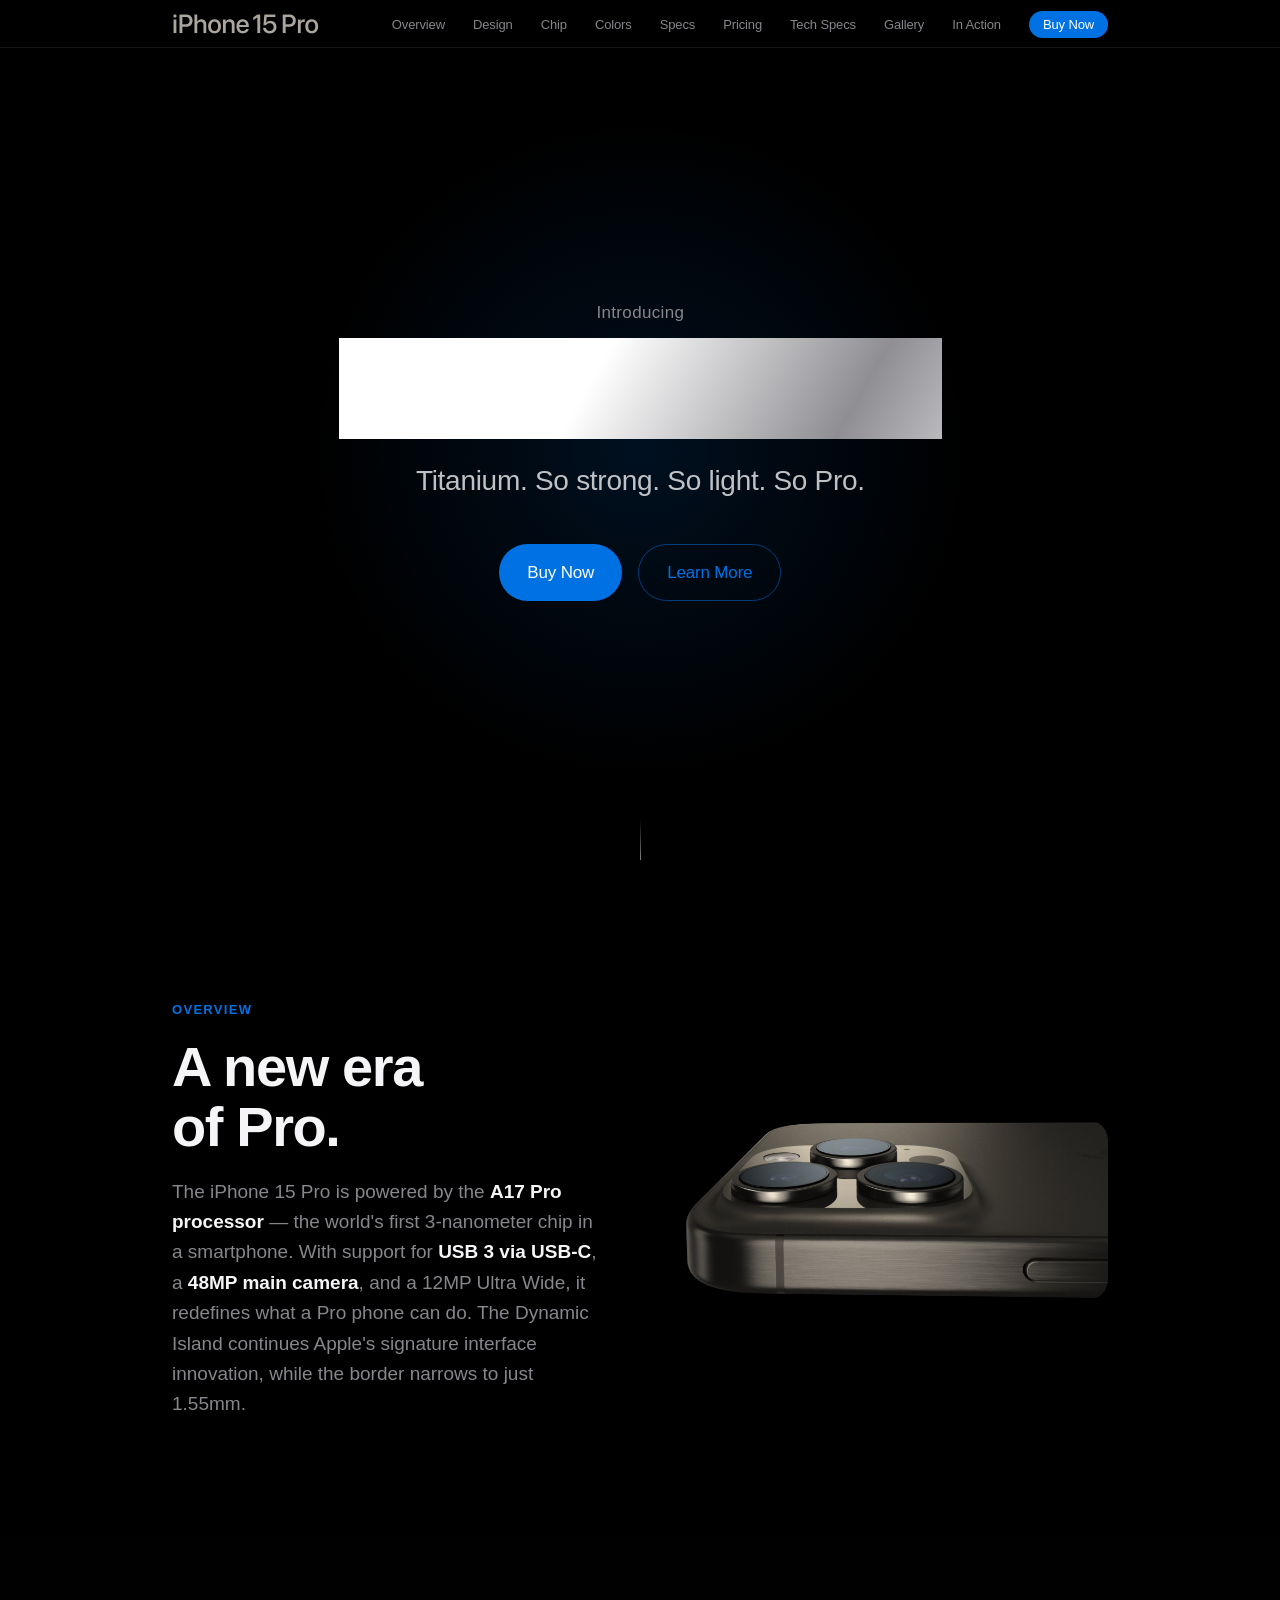
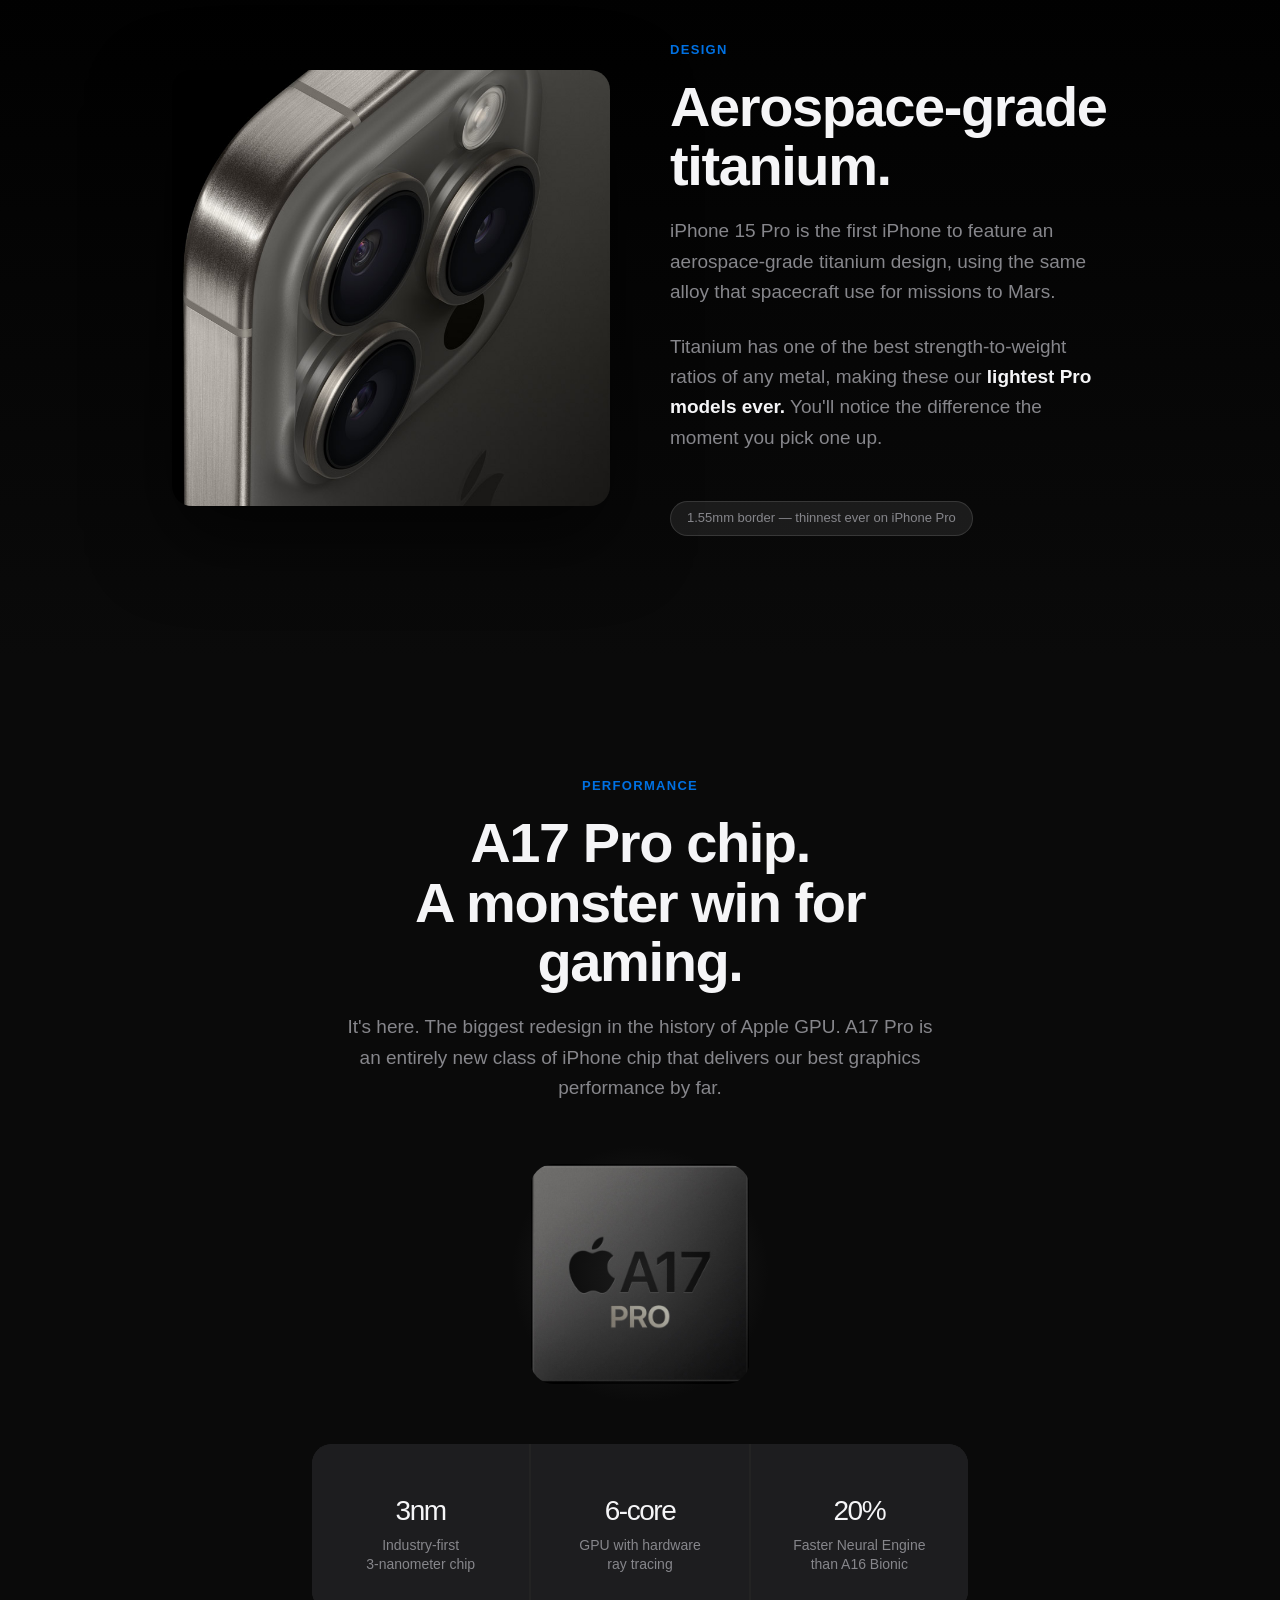
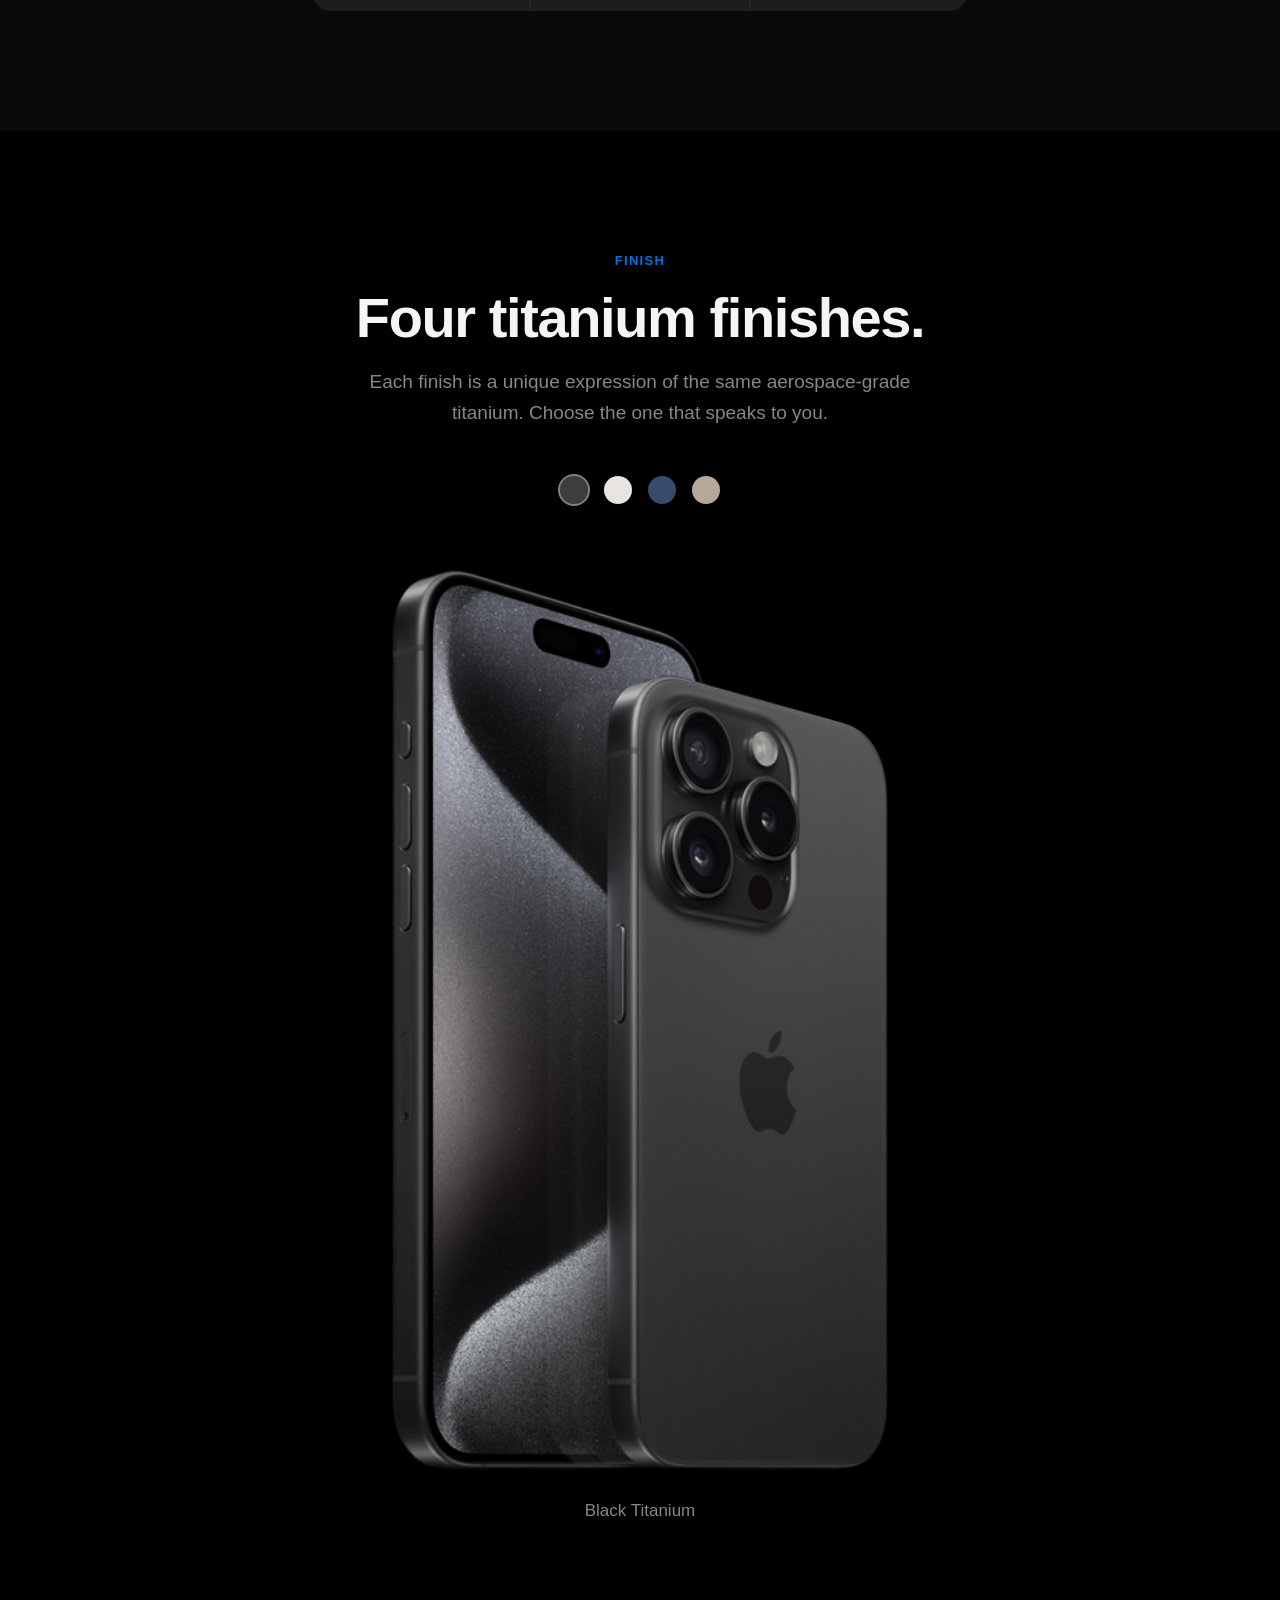
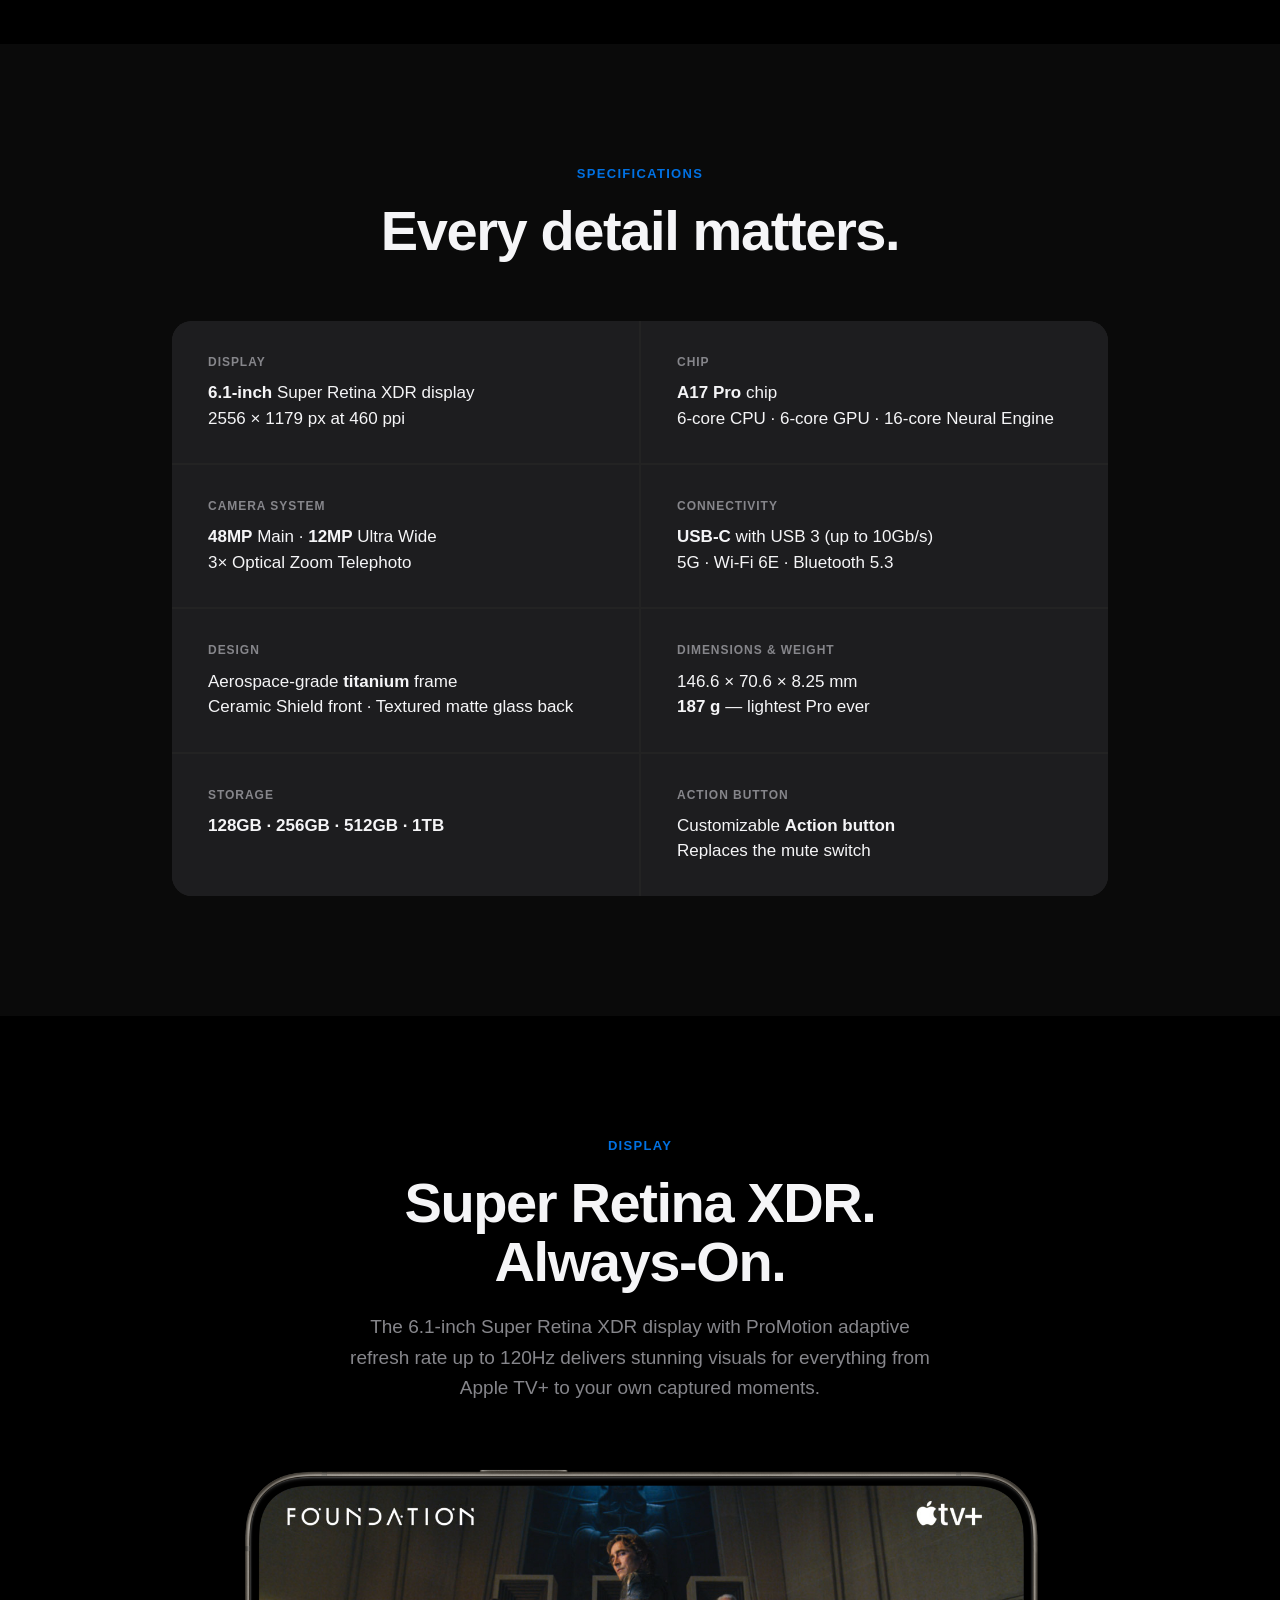
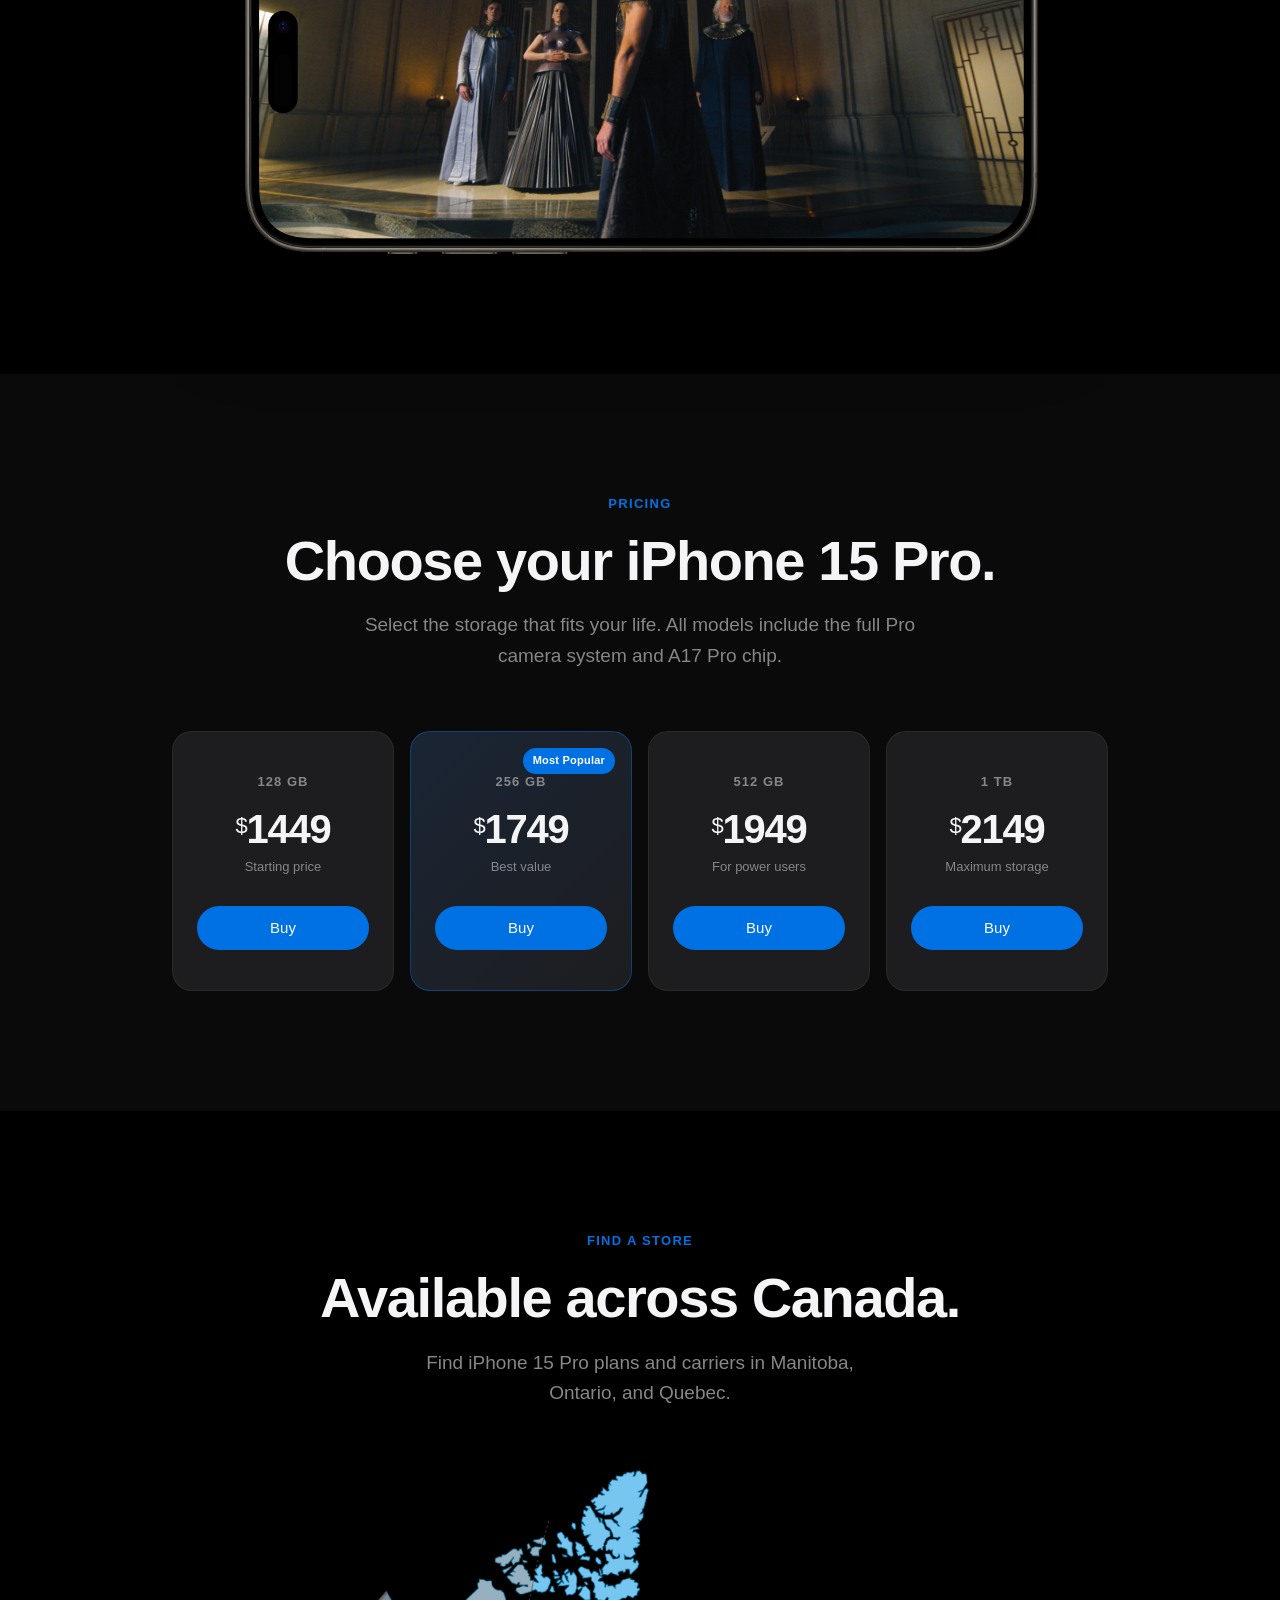
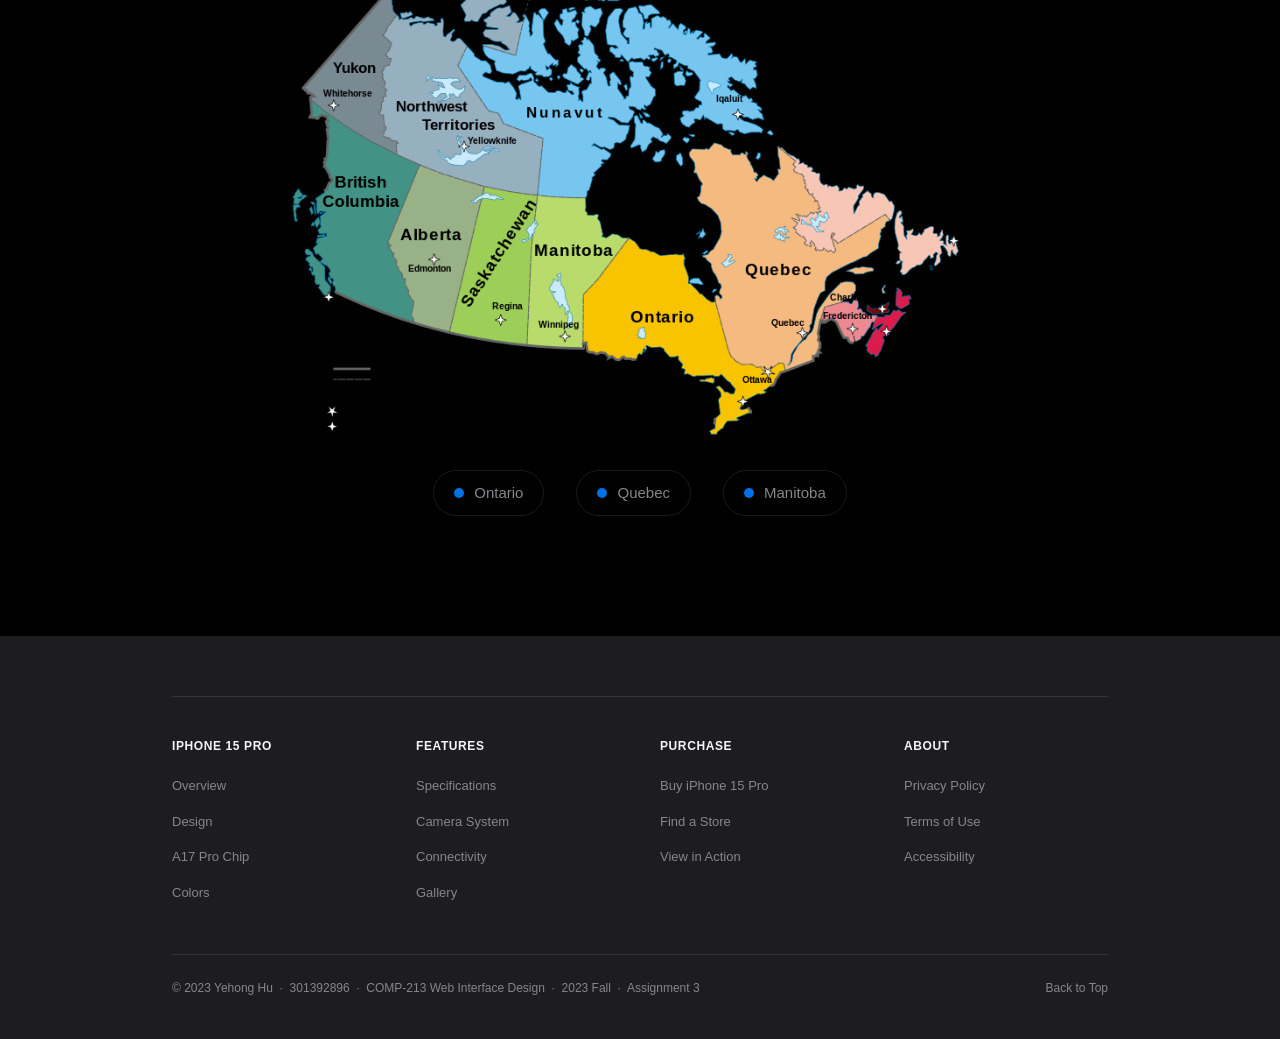
==== commit 1fbcfdd0: "Renovate: motion delight layer, a11y pass, CI workflow, README badges - Delight: hero parallax + amb" ====
--- a/index.html
+++ b/index.html
@@ -3,7 +3,7 @@
 <head>
     <meta charset="UTF-8">
     <meta name="viewport" content="width=device-width, initial-scale=1.0">
-    <title>iPhone 15 Pro — Apple</title>
+    <title>iPhone 15 Pro — Product Page Study</title>
     <style>
         /* ===== CSS Reset & Base ===== */
         *, *::before, *::after {
@@ -628,20 +628,6 @@
             background: linear-gradient(135deg, #1a2535 0%, #1d1d1f 100%);
         }
 
-        .pricing-card.featured::after {
-            content: 'Most Popular';
-            position: absolute;
-            top: 16px;
-            right: 16px;
-            background: var(--color-accent);
-            color: white;
-            font-size: 11px;
-            font-weight: 600;
-            padding: 4px 10px;
-            border-radius: 980px;
-            letter-spacing: 0.02em;
-        }
-
         .pricing-storage {
             font-size: 13px;
             font-weight: 600;
@@ -749,50 +735,6 @@
             flex-shrink: 0;
         }
 
-        /* ===== Gallery Section ===== */
-        .gallery-section {
-            background: #0a0a0a;
-            text-align: center;
-        }
-
-        .gallery-grid {
-            display: grid;
-            grid-template-columns: repeat(2, 1fr);
-            gap: 16px;
-            margin-top: 60px;
-        }
-
-        .gallery-item {
-            border-radius: 20px;
-            overflow: hidden;
-            cursor: pointer;
-            position: relative;
-        }
-
-        .gallery-item img {
-            width: 100%;
-            height: 100%;
-            object-fit: cover;
-            display: block;
-            transition: transform 0.5s ease;
-        }
-
-        .gallery-item:hover img {
-            transform: scale(1.04);
-        }
-
-        .gallery-item.wide {
-            grid-column: span 2;
-        }
-
-        .gallery-item.wide img {
-            height: 380px;
-        }
-
-        .gallery-item:not(.wide) img {
-            height: 300px;
-        }
-
         /* ===== Footer ===== */
         .footer {
             background: #1d1d1f;
@@ -889,15 +831,6 @@
             transform: translateY(0);
         }
 
-        .fade-in {
-            opacity: 0;
-            transition: opacity 0.7s ease;
-        }
-
-        .fade-in.visible {
-            opacity: 1;
-        }
-
         .stagger-1 { transition-delay: 0.1s; }
         .stagger-2 { transition-delay: 0.2s; }
         .stagger-3 { transition-delay: 0.3s; }
@@ -930,6 +863,132 @@
             to { opacity: 1; transform: scale(1); }
         }
 
+        /* ===== Focus States (keyboard accessibility) ===== */
+        a:focus-visible,
+        button:focus-visible,
+        [role="button"]:focus-visible,
+        [tabindex]:focus-visible {
+            outline: 2px solid var(--color-accent);
+            outline-offset: 3px;
+            border-radius: 6px;
+        }
+
+        /* ===== Delight: hero parallax + ambient glow ===== */
+        .hero-video {
+            will-change: transform;
+        }
+
+        .hero-content {
+            will-change: transform, opacity;
+        }
+
+        .hero-glow {
+            position: absolute;
+            width: 60vmax;
+            height: 60vmax;
+            border-radius: 50%;
+            background: radial-gradient(circle, rgba(0,113,227,0.14) 0%, transparent 60%);
+            top: 50%;
+            left: 50%;
+            margin: -30vmax 0 0 -30vmax;
+            z-index: 1;
+            animation: glowDrift 14s ease-in-out infinite alternate;
+            pointer-events: none;
+        }
+
+        @keyframes glowDrift {
+            from { transform: translate(-6%, -4%) scale(1); }
+            to   { transform: translate(6%, 5%) scale(1.12); }
+        }
+
+        .hero-title {
+            background: linear-gradient(120deg, #fff 20%, #8e8e93 40%, #fff 60%);
+            background-size: 220% auto;
+            animation: titleShimmer 9s linear infinite, fadeUp 0.8s ease 0.5s forwards;
+        }
+
+        @keyframes titleShimmer {
+            to { background-position: 220% center; }
+        }
+
+        /* ===== Delight: pricing card sheen sweep ===== */
+        .pricing-card::after {
+            content: '';
+            position: absolute;
+            top: 0;
+            left: -80%;
+            width: 60%;
+            height: 100%;
+            background: linear-gradient(100deg, transparent 0%, rgba(255,255,255,0.09) 50%, transparent 100%);
+            transform: skewX(-18deg);
+            transition: left 0.7s ease;
+            pointer-events: none;
+        }
+
+        .pricing-card:hover::after {
+            left: 130%;
+        }
+
+        .pricing-card.featured::after {
+            /* keep the "Most Popular" badge working: move sheen to a separate layer */
+            content: 'Most Popular';
+            left: auto;
+            right: 16px;
+            top: 16px;
+            width: auto;
+            height: auto;
+            background: var(--color-accent);
+            color: white;
+            font-size: 11px;
+            font-weight: 600;
+            padding: 4px 10px;
+            border-radius: 980px;
+            letter-spacing: 0.02em;
+            transform: none;
+            transition: none;
+        }
+
+        /* ===== Delight: button press feedback ===== */
+        .btn-primary:active, .btn-secondary:active,
+        .pricing-btn:active, .nav-cta:active {
+            transform: scale(0.97);
+        }
+
+        /* ===== Delight: color picker pop ===== */
+        .color-image.active {
+            animation: colorPop 0.5s cubic-bezier(0.2, 0.9, 0.3, 1.2);
+        }
+
+        @keyframes colorPop {
+            from { opacity: 0; transform: scale(0.96) rotate(-0.6deg); }
+            to   { opacity: 1; transform: scale(1) rotate(0); }
+        }
+
+        /* ===== Reduced Motion ===== */
+        @media (prefers-reduced-motion: reduce) {
+            html { scroll-behavior: auto; }
+
+            *, *::before, *::after {
+                animation-duration: 0.01ms !important;
+                animation-iteration-count: 1 !important;
+                transition-duration: 0.01ms !important;
+            }
+
+            .fade-up {
+                opacity: 1 !important;
+                transform: none !important;
+            }
+
+            .hero-eyebrow, .hero-title, .hero-subtitle,
+            .hero-actions, .hero-scroll-hint {
+                opacity: 1 !important;
+                transform: none !important;
+                animation: none !important;
+            }
+
+            .hero-glow { display: none; }
+        }
+
         /* ===== Responsive ===== */
         @media (max-width: 768px) {
             :root {
@@ -960,18 +1019,6 @@
 
             .pricing-cards {
                 grid-template-columns: repeat(2, 1fr);
-            }
-
-            .gallery-grid {
-                grid-template-columns: 1fr;
-            }
-
-            .gallery-item.wide {
-                grid-column: span 1;
-            }
-
-            .gallery-item.wide img {
-                height: 240px;
             }
 
             .footer-top {
@@ -1020,9 +1067,10 @@
 
     <!-- Hero -->
     <section class="hero">
-        <video class="hero-video" src="iPhone 15 Pro.mp4" autoplay muted loop playsinline></video>
+        <video class="hero-video" id="heroVideo" src="iPhone 15 Pro.mp4" autoplay muted loop playsinline></video>
+        <div class="hero-glow"></div>
         <div class="hero-overlay"></div>
-        <div class="hero-content">
+        <div class="hero-content" id="heroContent">
             <p class="hero-eyebrow">Introducing</p>
             <h1 class="hero-title">iPhone 15 Pro</h1>
             <p class="hero-subtitle">Titanium. So strong. So light. So Pro.</p>
@@ -1084,15 +1132,15 @@
             </div>
             <div class="chip-stats fade-up stagger-2">
                 <div class="chip-stat">
-                    <div class="chip-stat-number">3<span>nm</span></div>
+                    <div class="chip-stat-number"><span class="count-num" data-count="3">3</span><span>nm</span></div>
                     <div class="chip-stat-label">Industry-first<br>3-nanometer chip</div>
                 </div>
                 <div class="chip-stat">
-                    <div class="chip-stat-number">6<span>-core</span></div>
+                    <div class="chip-stat-number"><span class="count-num" data-count="6">6</span><span>-core</span></div>
                     <div class="chip-stat-label">GPU with hardware<br>ray tracing</div>
                 </div>
                 <div class="chip-stat">
-                    <div class="chip-stat-number">20<span>%</span></div>
+                    <div class="chip-stat-number"><span class="count-num" data-count="20">20</span><span>%</span></div>
                     <div class="chip-stat-label">Faster Neural Engine<br>than A16 Bionic</div>
                 </div>
             </div>
@@ -1108,10 +1156,10 @@
                 <p class="section-body" style="margin: 0 auto">Each finish is a unique expression of the same aerospace-grade titanium. Choose the one that speaks to you.</p>
             </div>
             <div class="color-picker fade-up stagger-1">
-                <button class="color-btn active" data-color="black" title="Black Titanium" aria-label="Black Titanium"></button>
-                <button class="color-btn" data-color="white" title="White Titanium" aria-label="White Titanium"></button>
-                <button class="color-btn" data-color="blue" title="Blue Titanium" aria-label="Blue Titanium"></button>
-                <button class="color-btn" data-color="natural" title="Natural Titanium" aria-label="Natural Titanium"></button>
+                <button class="color-btn active" data-color="black" title="Black Titanium" aria-label="Black Titanium" aria-pressed="true"></button>
+                <button class="color-btn" data-color="white" title="White Titanium" aria-label="White Titanium" aria-pressed="false"></button>
+                <button class="color-btn" data-color="blue" title="Blue Titanium" aria-label="Blue Titanium" aria-pressed="false"></button>
+                <button class="color-btn" data-color="natural" title="Natural Titanium" aria-label="Natural Titanium" aria-pressed="false"></button>
             </div>
             <div class="color-display fade-up stagger-2">
                 <img class="color-image active" data-color="black" src="image5.png" alt="Black Titanium iPhone 15 Pro">
@@ -1235,13 +1283,13 @@
                 </map>
             </div>
             <div class="map-legend fade-up stagger-2">
-                <a href="https://www.planhub.ca/ontario/mobile/iphone15pro" target="_blank" class="map-legend-item">
+                <a href="https://www.planhub.ca/ontario/mobile/iphone15pro" target="_blank" rel="noopener" class="map-legend-item">
                     <span class="map-dot"></span> Ontario
                 </a>
-                <a href="https://www.planhub.ca/quebec/mobile/iphone15pro" target="_blank" class="map-legend-item">
+                <a href="https://www.planhub.ca/quebec/mobile/iphone15pro" target="_blank" rel="noopener" class="map-legend-item">
                     <span class="map-dot"></span> Quebec
                 </a>
-                <a href="https://www.planhub.ca/manitoba/mobile/iphone15pro" target="_blank" class="map-legend-item">
+                <a href="https://www.planhub.ca/manitoba/mobile/iphone15pro" target="_blank" rel="noopener" class="map-legend-item">
                     <span class="map-dot"></span> Manitoba
                 </a>
             </div>
@@ -1307,7 +1355,7 @@
             });
         }, { threshold: 0.12, rootMargin: '0px 0px -40px 0px' });
 
-        document.querySelectorAll('.fade-up, .fade-in').forEach(el => observer.observe(el));
+        document.querySelectorAll('.fade-up').forEach(el => observer.observe(el));
 
         // ===== Nav Background on Scroll =====
         const nav = document.getElementById('mainNav');
@@ -1332,7 +1380,10 @@
                 const color = btn.dataset.color;
 
                 // Update buttons
-                document.querySelectorAll('.color-btn').forEach(b => b.classList.remove('active'));
+                document.querySelectorAll('.color-btn').forEach(b => {
+                    b.classList.remove('active');
+                    b.setAttribute('aria-pressed', String(b === btn));
+                });
                 btn.classList.add('active');
 
                 // Update images
@@ -1354,6 +1405,48 @@
                 }
             });
         });
+
+        // ===== Delight: hero parallax (rAF-throttled, transform-only) =====
+        const reduceMotion = window.matchMedia('(prefers-reduced-motion: reduce)').matches;
+        const heroVideo = document.getElementById('heroVideo');
+        const heroContent = document.getElementById('heroContent');
+        let parallaxQueued = false;
+
+        window.addEventListener('scroll', () => {
+            if (reduceMotion || parallaxQueued) return;
+            parallaxQueued = true;
+            requestAnimationFrame(() => {
+                const y = window.scrollY;
+                if (y < window.innerHeight * 1.2) {
+                    heroVideo.style.transform = 'scale(' + (1 + y * 0.0002) + ') translateY(' + (y * 0.12) + 'px)';
+                    heroContent.style.transform = 'translateY(' + (y * 0.28) + 'px)';
+                    heroContent.style.opacity = Math.max(0, 1 - y / (window.innerHeight * 0.7));
+                }
+                parallaxQueued = false;
+            });
+        }, { passive: true });
+
+        // ===== Delight: chip stat count-up =====
+        const countObserver = new IntersectionObserver((entries) => {
+            entries.forEach(entry => {
+                if (!entry.isIntersecting) return;
+                const el = entry.target;
+                countObserver.unobserve(el);
+                const target = parseInt(el.dataset.count, 10);
+                if (reduceMotion || isNaN(target)) { el.textContent = target; return; }
+                const duration = 1200;
+                const start = performance.now();
+                const tick = (now) => {
+                    const p = Math.min((now - start) / duration, 1);
+                    const eased = 1 - Math.pow(1 - p, 3);
+                    el.textContent = Math.round(target * eased);
+                    if (p < 1) requestAnimationFrame(tick);
+                };
+                requestAnimationFrame(tick);
+            });
+        }, { threshold: 0.5 });
+
+        document.querySelectorAll('.count-num').forEach(el => countObserver.observe(el));
     </script>
 </body>
 </html>
